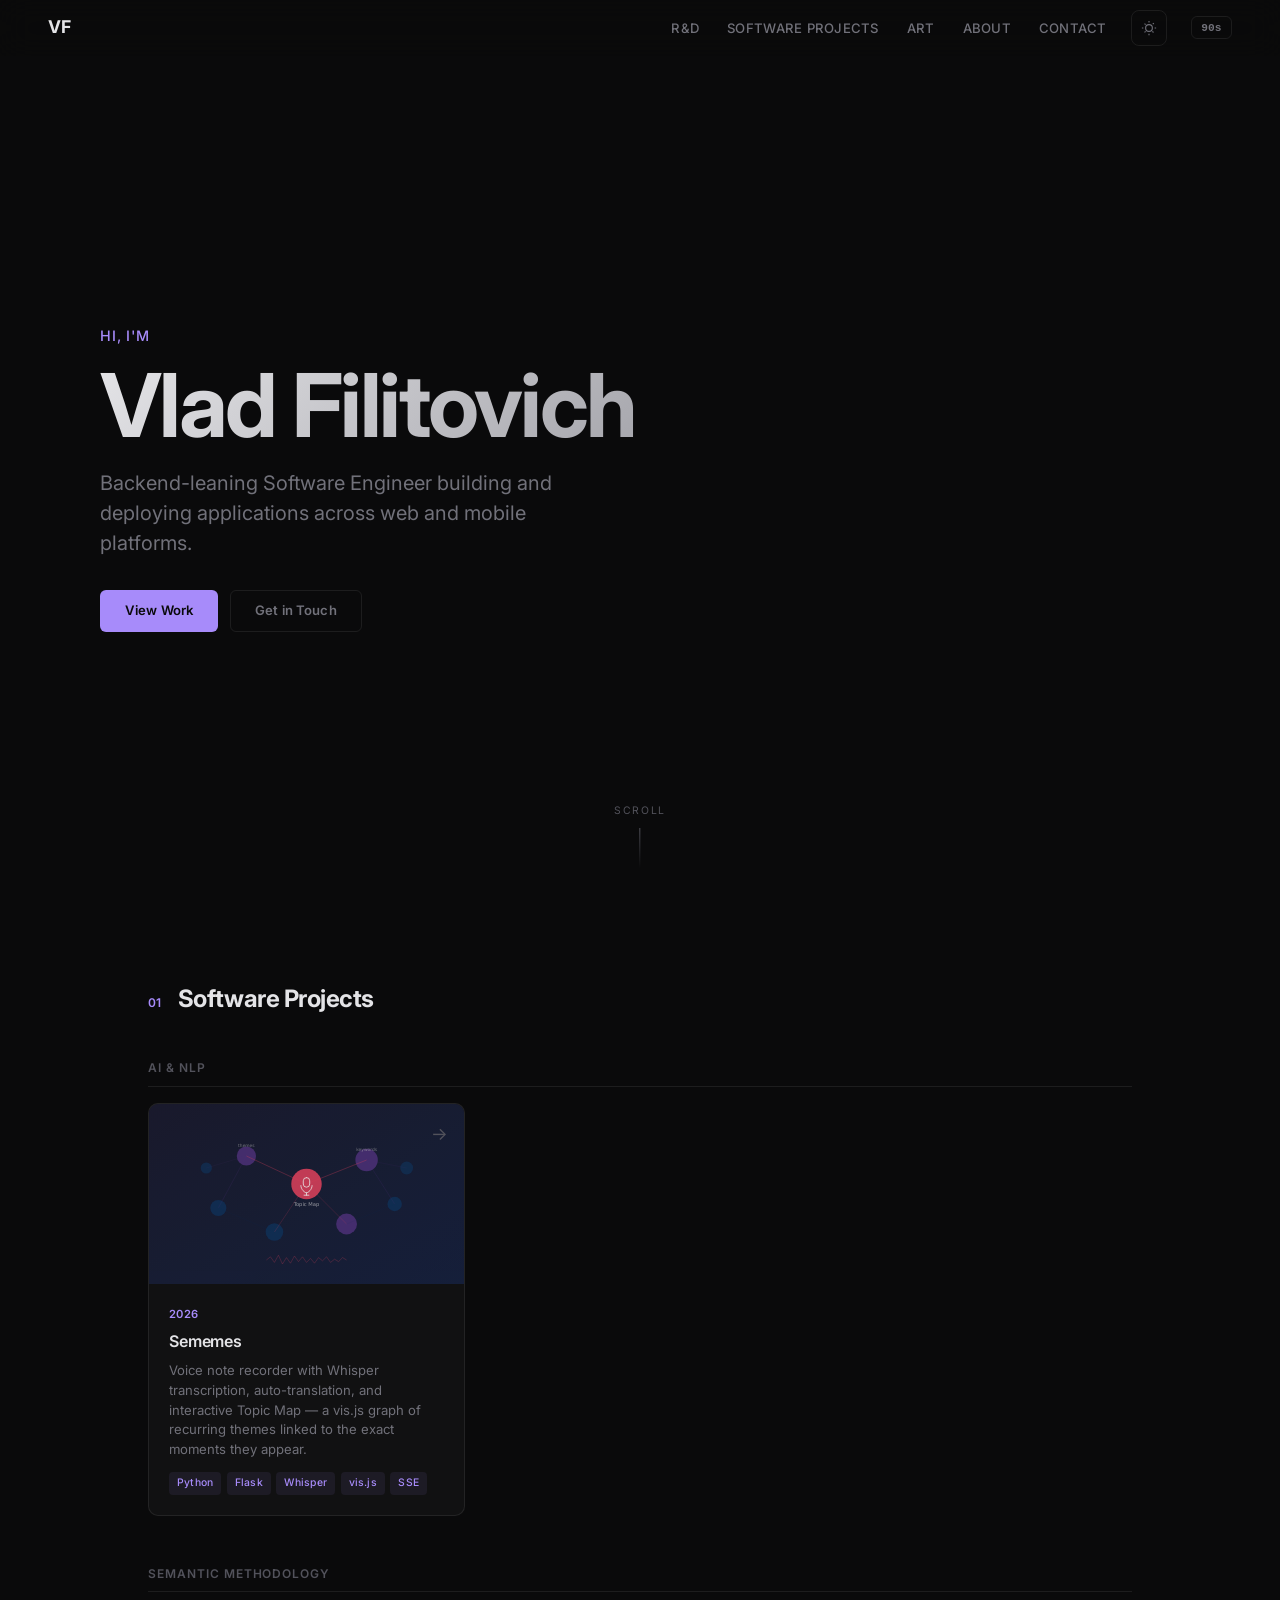
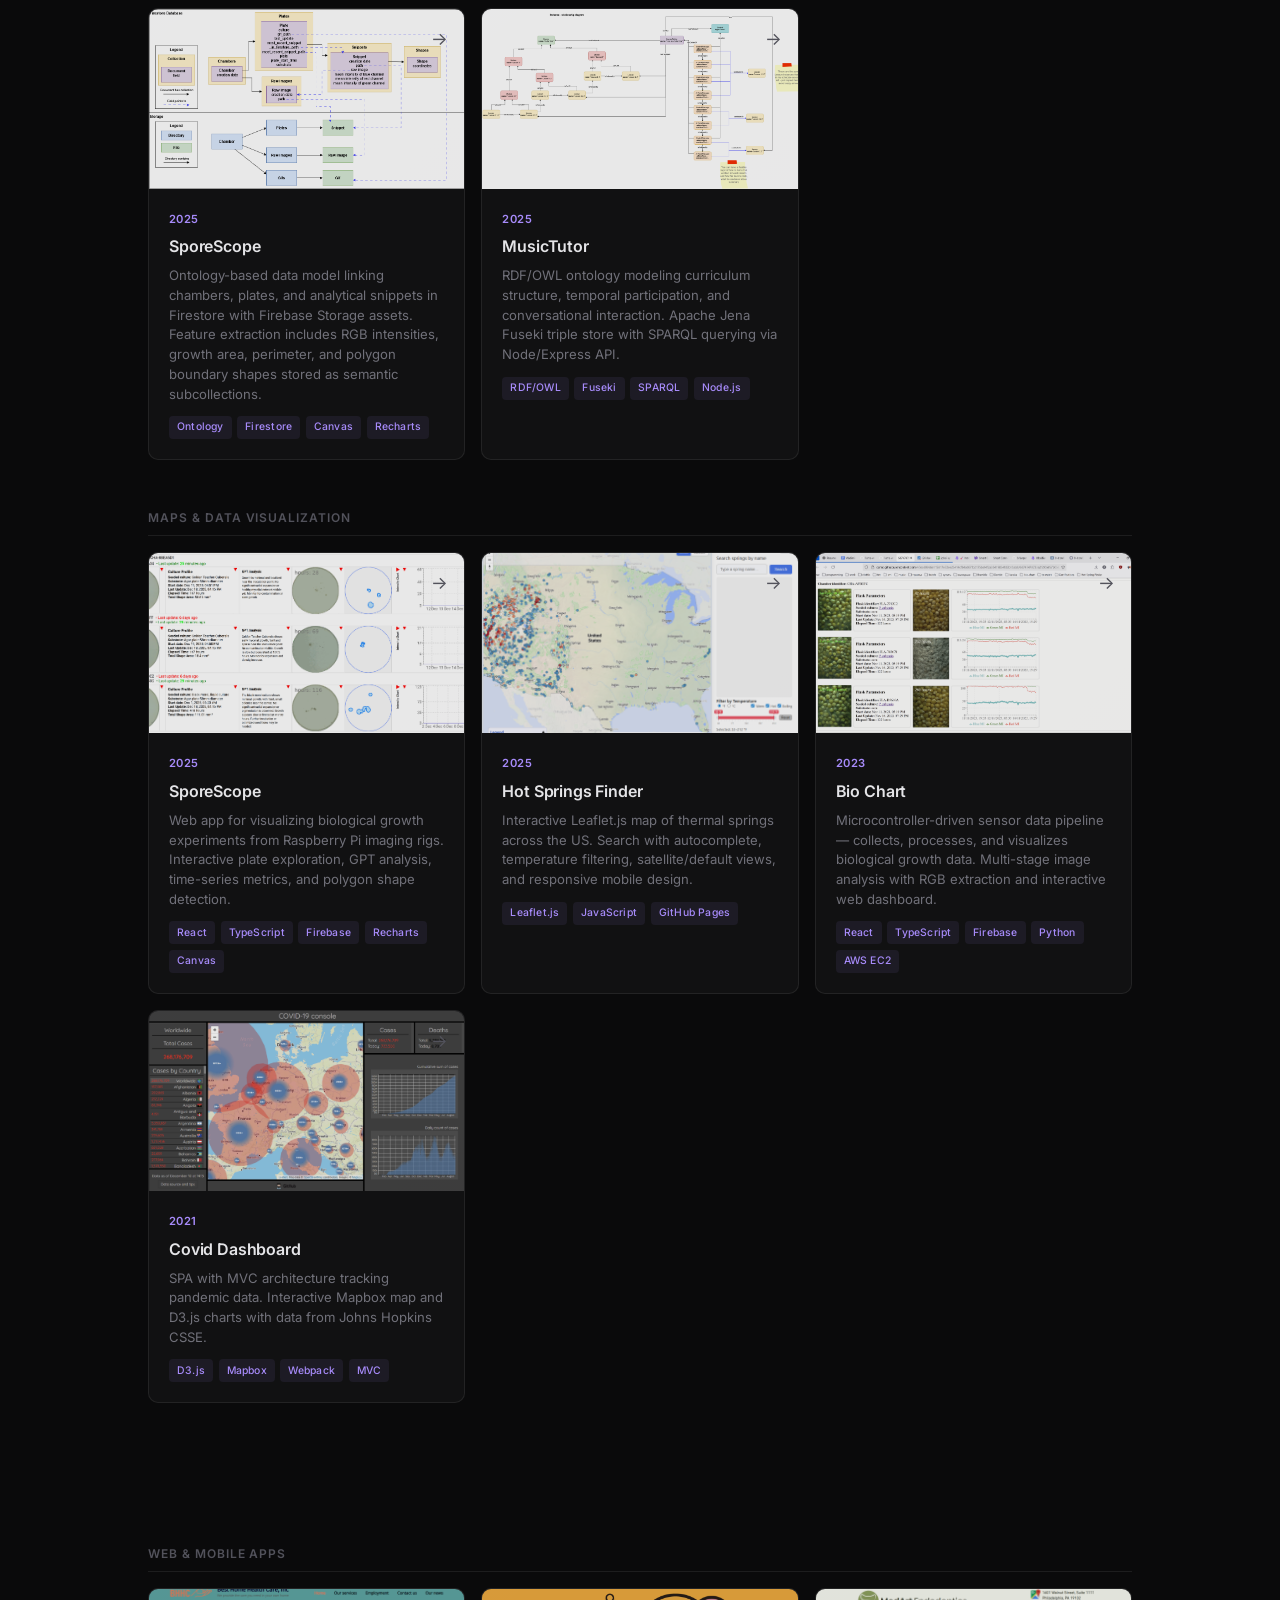
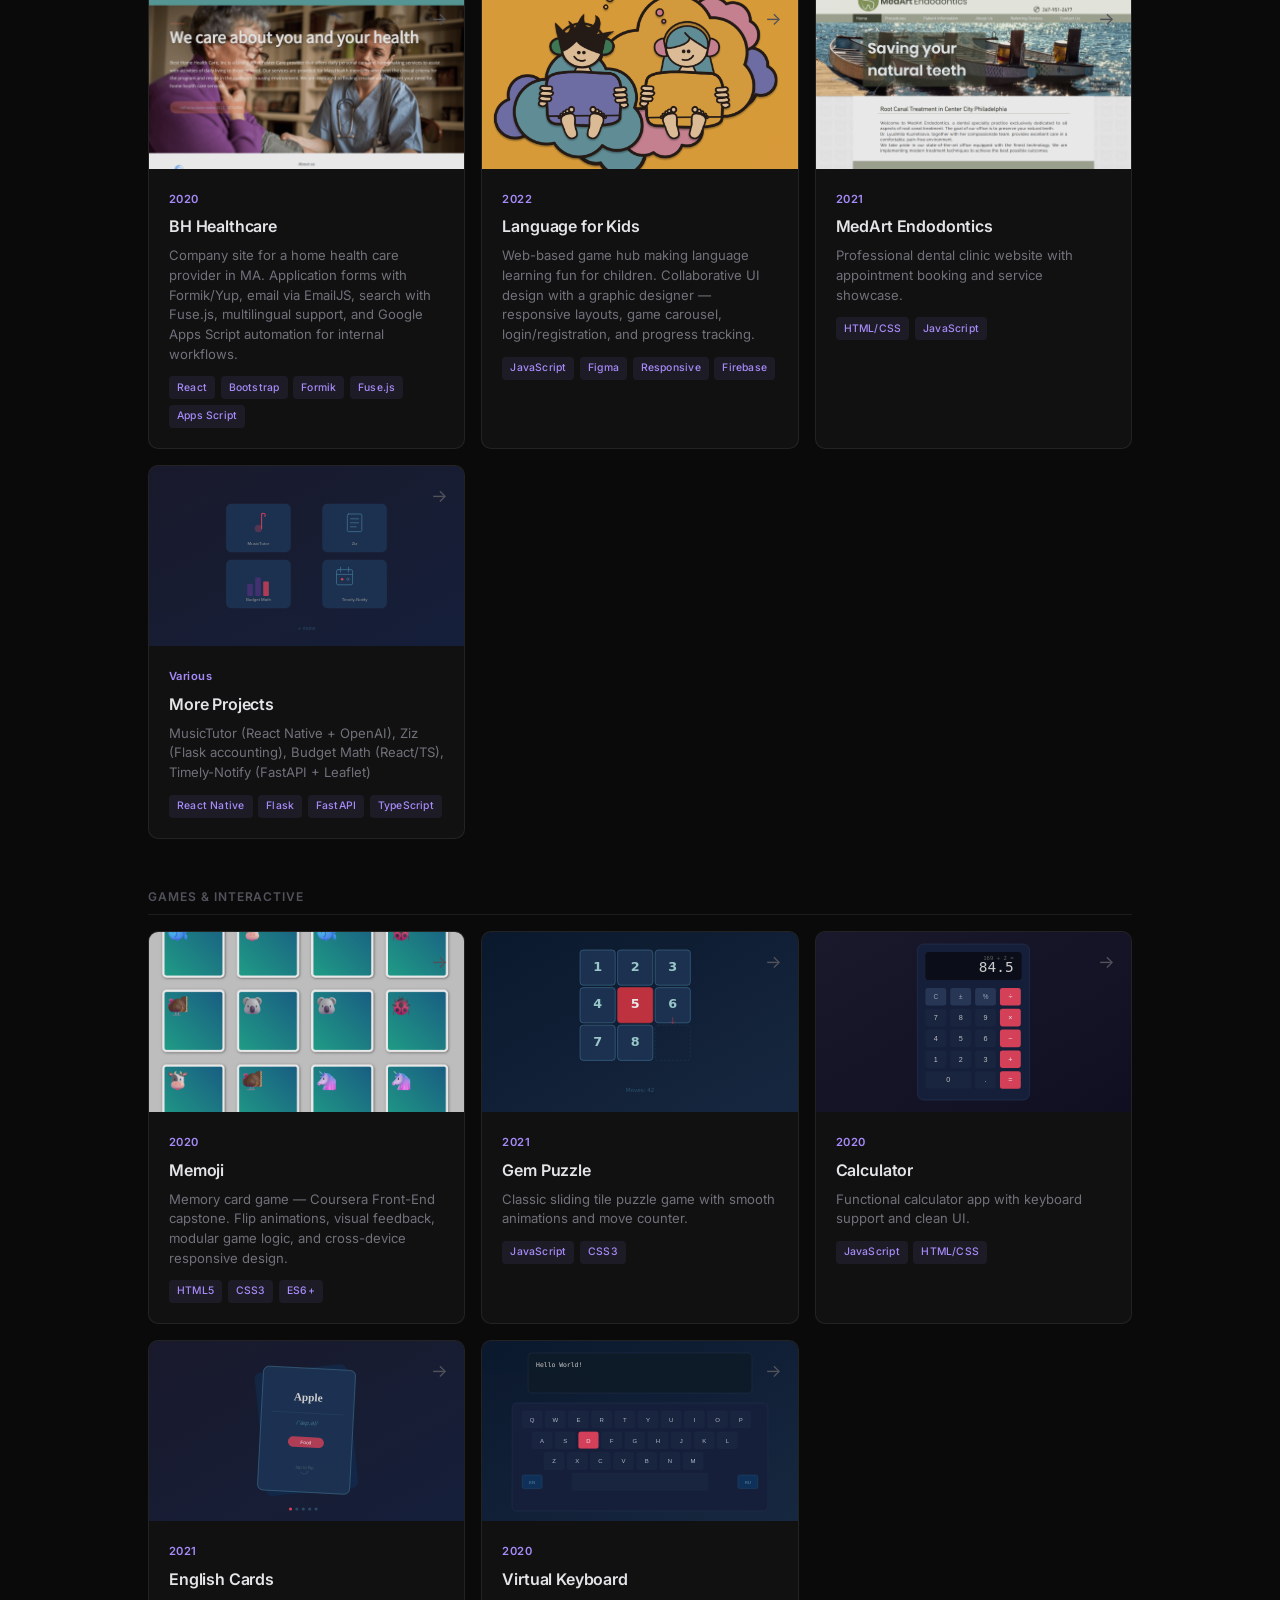
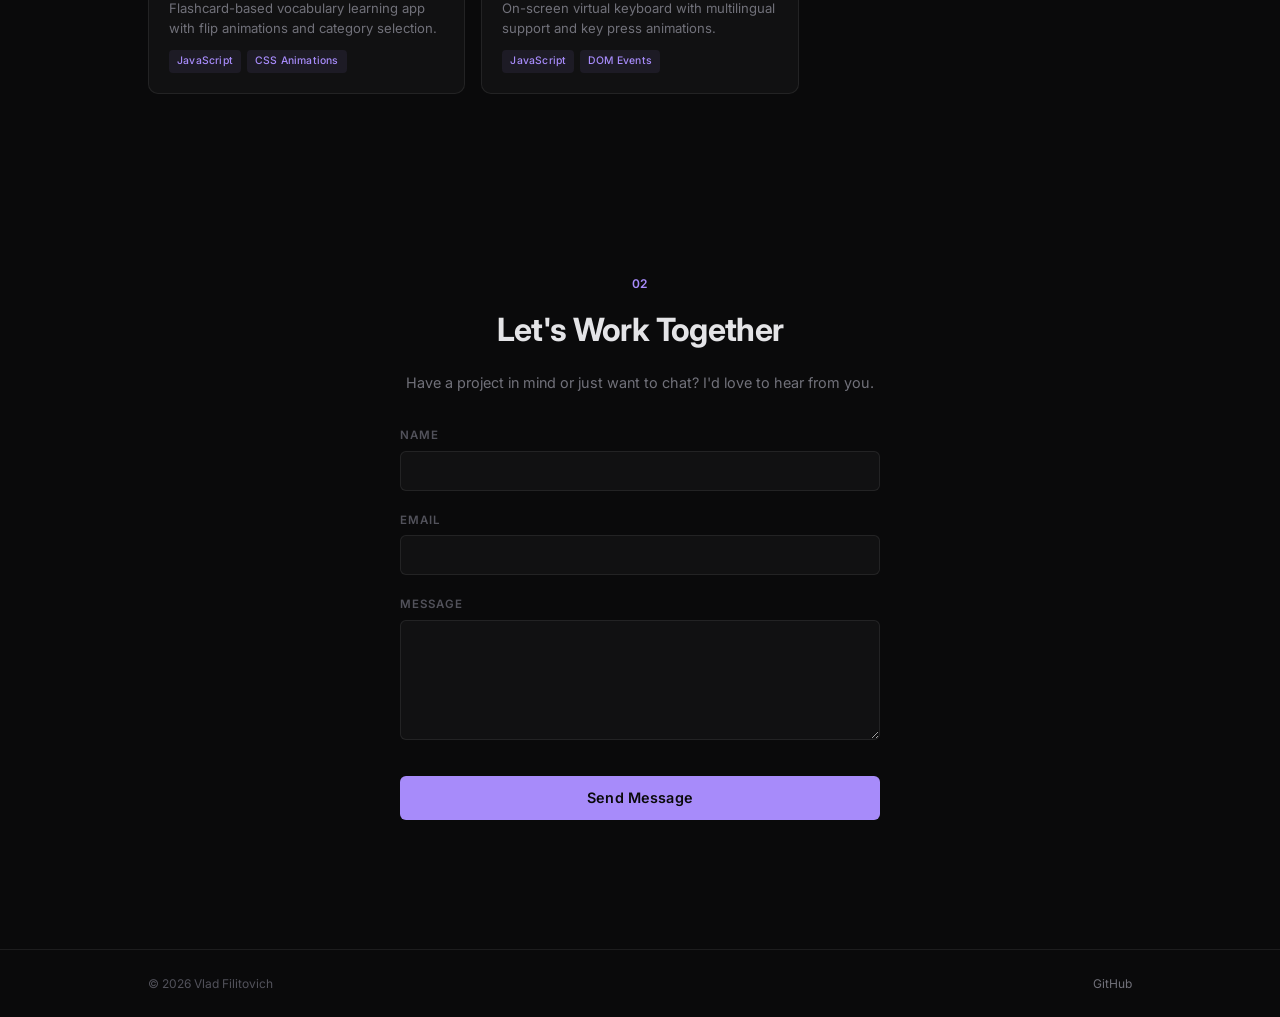
==== index.html @ e6f0ddab "Move About to its own page with rewritten bio and skills Co-Authored-By: Claude Opus 5 (1M context) " ====
<!DOCTYPE html>
<html lang="en">
<head>
  <meta charset="UTF-8">
  <meta name="viewport" content="width=device-width, initial-scale=1.0">
  <title>Vlad Filitovich — Portfolio</title>
  <link rel="stylesheet" href="styles.css">
  <link rel="stylesheet" href="web1.css">
  <link rel="preconnect" href="https://fonts.googleapis.com">
  <link rel="preconnect" href="https://fonts.gstatic.com" crossorigin>
  <link href="https://fonts.googleapis.com/css2?family=Inter:wght@300;400;500;600;700&display=swap" rel="stylesheet">
</head>
<body>

  <!-- NAV -->
  <nav class="nav" id="nav">
    <a href="#" class="nav__logo">VF</a>
    <button class="nav__toggle" id="navToggle" aria-label="Toggle menu">
      <span></span><span></span><span></span>
    </button>
    <div class="nav__right">
      <ul class="nav__links" id="navLinks">
        <li><a href="rd.html">R&amp;D</a></li>
        <li><a href="#projects">Software Projects</a></li>
        <li><a href="art.html">Art</a></li>
        <li><a href="about.html">About</a></li>
        <li><a href="#contact">Contact</a></li>
      </ul>
      <button class="theme-toggle" id="themeToggle" aria-label="Toggle theme">
        <svg class="theme-toggle__icon theme-toggle__icon--sun" viewBox="0 0 24 24" fill="none" stroke="currentColor" stroke-width="1.5"><circle cx="12" cy="12" r="4.5"/><path d="M12 2.5v2m0 15v2m-9.5-9.5h2m15 0h2m-3.04-6.46-1.42 1.42M7.46 16.54l-1.42 1.42m0-11.88 1.42 1.42m9.08 9.08 1.42 1.42"/></svg>
        <svg class="theme-toggle__icon theme-toggle__icon--moon" viewBox="0 0 24 24" fill="none" stroke="currentColor" stroke-width="1.5"><path d="M21.752 15.002A9.718 9.718 0 0 1 18 15.75 9.75 9.75 0 0 1 8.25 6c0-1.33.266-2.597.748-3.752A9.753 9.753 0 0 0 3 11.25 9.75 9.75 0 0 0 12.75 21a9.753 9.753 0 0 0 9.002-5.998Z"/></svg>
      </button>
      <button class="web1-toggle" id="web1Toggle" aria-label="Toggle 90s mode">90s</button>
    </div>
  </nav>

  <!-- HERO -->
  <header class="hero" id="hero">
    <div class="hero__content">
      <p class="hero__greeting reveal">Hi, I'm</p>
      <h1 class="hero__name reveal">Vlad Filitovich</h1>
      <marquee class="hero__marquee web1-only" scrollamount="4">~ Welcome to my Personal Homepage! ~</marquee>
      <p class="hero__tagline reveal">Backend-leaning Software Engineer building and deploying applications across web and mobile platforms.</p>
      <div class="hero__cta reveal">
        <a href="#projects" class="btn btn--primary">View Work</a>
        <a href="#contact" class="btn btn--outline">Get in Touch</a>
      </div>
    </div>
    <div class="hero__scroll-hint">
      <span>scroll</span>
      <div class="hero__scroll-line"></div>
    </div>
  </header>

  <div class="under-construction web1-only">** This site is under construction! Check back soon for updates! **</div>
  <hr class="web1-hr web1-only">

  <!-- PROJECTS -->
  <section class="section projects" id="projects">
    <div class="section__header reveal">
      <span class="section__label">01</span>
      <h2 class="section__title">Software Projects</h2>
    </div>

    <!-- Category: AI & NLP -->
    <div class="projects__category reveal">
      <h3 class="projects__category-title">AI &amp; NLP</h3>
      <div class="projects__grid">

        <a href="#" class="card" data-project="sememes">
          <div class="card__img">
            <img src="assets/sememe/thumbnail.svg" alt="Sememes" loading="lazy">
          </div>
          <div class="card__body">
            <span class="card__year">2026</span>
            <h4 class="card__title">Sememes</h4>
            <p class="card__desc">Voice note recorder with Whisper transcription, auto-translation, and interactive Topic Map — a vis.js graph of recurring themes linked to the exact moments they appear.</p>
            <div class="card__tags">
              <span>Python</span><span>Flask</span><span>Whisper</span><span>vis.js</span><span>SSE</span>
            </div>
          </div>
          <div class="card__arrow">&rarr;</div>
        </a>

      </div>
    </div>

    <!-- Category: Semantic Methodology -->
    <div class="projects__category reveal">
      <h3 class="projects__category-title">Semantic Methodology</h3>
      <div class="projects__grid">

        <a href="#" class="card" data-project="sporescope">
          <div class="card__img">
            <img src="assets/sporescope/data-model.png" alt="SporeScope Data Model" loading="lazy">
          </div>
          <div class="card__body">
            <span class="card__year">2025</span>
            <h4 class="card__title">SporeScope</h4>
            <p class="card__desc">Ontology-based data model linking chambers, plates, and analytical snippets in Firestore with Firebase Storage assets. Feature extraction includes RGB intensities, growth area, perimeter, and polygon boundary shapes stored as semantic subcollections.</p>
            <div class="card__tags">
              <span>Ontology</span><span>Firestore</span><span>Canvas</span><span>Recharts</span>
            </div>
          </div>
          <div class="card__arrow">&rarr;</div>
        </a>

        <a href="#" class="card" data-project="musictutor">
          <div class="card__img">
            <img src="assets/musictutor/instance-graph.png" alt="MusicTutor Instance Graph" loading="lazy">
          </div>
          <div class="card__body">
            <span class="card__year">2025</span>
            <h4 class="card__title">MusicTutor</h4>
            <p class="card__desc">RDF/OWL ontology modeling curriculum structure, temporal participation, and conversational interaction. Apache Jena Fuseki triple store with SPARQL querying via Node/Express API.</p>
            <div class="card__tags">
              <span>RDF/OWL</span><span>Fuseki</span><span>SPARQL</span><span>Node.js</span>
            </div>
          </div>
          <div class="card__arrow">&rarr;</div>
        </a>

      </div>
    </div>

    <!-- Category: Maps & Visualization -->
    <div class="projects__category reveal">
      <h3 class="projects__category-title">Maps &amp; Data Visualization</h3>
      <div class="projects__grid">

        <a href="#" class="card" data-project="sporescope">
          <div class="card__img">
            <img src="assets/sporescope/thumbnail.png" alt="SporeScope" loading="lazy">
          </div>
          <div class="card__body">
            <span class="card__year">2025</span>
            <h4 class="card__title">SporeScope</h4>
            <p class="card__desc">Web app for visualizing biological growth experiments from Raspberry Pi imaging rigs. Interactive plate exploration, GPT analysis, time-series metrics, and polygon shape detection.</p>
            <div class="card__tags">
              <span>React</span><span>TypeScript</span><span>Firebase</span><span>Recharts</span><span>Canvas</span>
            </div>
          </div>
          <div class="card__arrow">&rarr;</div>
        </a>

        <a href="#" class="card" data-project="hot-springs">
          <div class="card__img">
            <img src="assets/hot-springs-finder/thumbnail.png" alt="Hot Springs Finder" loading="lazy">
          </div>
          <div class="card__body">
            <span class="card__year">2025</span>
            <h4 class="card__title">Hot Springs Finder</h4>
            <p class="card__desc">Interactive Leaflet.js map of thermal springs across the US. Search with autocomplete, temperature filtering, satellite/default views, and responsive mobile design.</p>
            <div class="card__tags">
              <span>Leaflet.js</span><span>JavaScript</span><span>GitHub Pages</span>
            </div>
          </div>
          <div class="card__arrow">&rarr;</div>
        </a>

        <a href="#" class="card" data-project="bio-chart">
          <div class="card__img">
            <img src="assets/bio-chart/thumbnail.png" alt="Bio Chart" loading="lazy">
          </div>
          <div class="card__body">
            <span class="card__year">2023</span>
            <h4 class="card__title">Bio Chart</h4>
            <p class="card__desc">Microcontroller-driven sensor data pipeline — collects, processes, and visualizes biological growth data. Multi-stage image analysis with RGB extraction and interactive web dashboard.</p>
            <div class="card__tags">
              <span>React</span><span>TypeScript</span><span>Firebase</span><span>Python</span><span>AWS EC2</span>
            </div>
          </div>
          <div class="card__arrow">&rarr;</div>
        </a>

        <a href="#" class="card" data-project="covid-dashboard">
          <div class="card__img">
            <img src="assets/covid-dashboard/thumbnail.png" alt="Covid Dashboard" loading="lazy">
          </div>
          <div class="card__body">
            <span class="card__year">2021</span>
            <h4 class="card__title">Covid Dashboard</h4>
            <p class="card__desc">SPA with MVC architecture tracking pandemic data. Interactive Mapbox map and D3.js charts with data from Johns Hopkins CSSE.</p>
            <div class="card__tags">
              <span>D3.js</span><span>Mapbox</span><span>Webpack</span><span>MVC</span>
            </div>
          </div>
          <div class="card__arrow">&rarr;</div>
        </a>

      </div>
    </div>

    <!-- Category: Cloud & Automation -->
    <div class="projects__category reveal">
      <h3 class="projects__category-title">Cloud &amp; Automation</h3>
      <div class="projects__grid">

      </div>
    </div>

    <!-- Category: Web & Mobile Apps -->
    <div class="projects__category reveal">
      <h3 class="projects__category-title">Web &amp; Mobile Apps</h3>
      <div class="projects__grid">

        <a href="#" class="card" data-project="bh-healthcare">
          <div class="card__img">
            <img src="assets/bh-healthcare/thumbnail.png" alt="BH Healthcare" loading="lazy">
          </div>
          <div class="card__body">
            <span class="card__year">2020</span>
            <h4 class="card__title">BH Healthcare</h4>
            <p class="card__desc">Company site for a home health care provider in MA. Application forms with Formik/Yup, email via EmailJS, search with Fuse.js, multilingual support, and Google Apps Script automation for internal workflows.</p>
            <div class="card__tags">
              <span>React</span><span>Bootstrap</span><span>Formik</span><span>Fuse.js</span><span>Apps Script</span>
            </div>
          </div>
          <div class="card__arrow">&rarr;</div>
        </a>

        <a href="#" class="card" data-project="language-for-kids">
          <div class="card__img">
            <img src="assets/language-for-kids/thumbnail.png" alt="Language for Kids" loading="lazy">
          </div>
          <div class="card__body">
            <span class="card__year">2022</span>
            <h4 class="card__title">Language for Kids</h4>
            <p class="card__desc">Web-based game hub making language learning fun for children. Collaborative UI design with a graphic designer — responsive layouts, game carousel, login/registration, and progress tracking.</p>
            <div class="card__tags">
              <span>JavaScript</span><span>Figma</span><span>Responsive</span><span>Firebase</span>
            </div>
          </div>
          <div class="card__arrow">&rarr;</div>
        </a>

        <a href="#" class="card" data-project="medart">
          <div class="card__img">
            <img src="assets/medart-endodontics/thumbnail.png" alt="MedArt Endodontics" loading="lazy">
          </div>
          <div class="card__body">
            <span class="card__year">2021</span>
            <h4 class="card__title">MedArt Endodontics</h4>
            <p class="card__desc">Professional dental clinic website with appointment booking and service showcase.</p>
            <div class="card__tags">
              <span>HTML/CSS</span><span>JavaScript</span>
            </div>
          </div>
          <div class="card__arrow">&rarr;</div>
        </a>

        <a href="#" class="card" data-project="more-projects">
          <div class="card__img">
            <img src="assets/more-projects/thumbnail.svg" alt="More Projects" loading="lazy">
          </div>
          <div class="card__body">
            <span class="card__year">Various</span>
            <h4 class="card__title">More Projects</h4>
            <p class="card__desc">MusicTutor (React Native + OpenAI), Ziz (Flask accounting), Budget Math (React/TS), Timely-Notify (FastAPI + Leaflet)</p>
            <div class="card__tags">
              <span>React Native</span><span>Flask</span><span>FastAPI</span><span>TypeScript</span>
            </div>
          </div>
          <div class="card__arrow">&rarr;</div>
        </a>

      </div>
    </div>

    <!-- Category: Games & Interactive -->
    <div class="projects__category reveal">
      <h3 class="projects__category-title">Games &amp; Interactive</h3>
      <div class="projects__grid">

        <a href="#" class="card" data-project="memoji">
          <div class="card__img">
            <img src="assets/memoji/thumbnail.png" alt="Memoji Game" loading="lazy">
          </div>
          <div class="card__body">
            <span class="card__year">2020</span>
            <h4 class="card__title">Memoji</h4>
            <p class="card__desc">Memory card game — Coursera Front-End capstone. Flip animations, visual feedback, modular game logic, and cross-device responsive design.</p>
            <div class="card__tags">
              <span>HTML5</span><span>CSS3</span><span>ES6+</span>
            </div>
          </div>
          <div class="card__arrow">&rarr;</div>
        </a>

        <a href="#" class="card" data-project="gem-puzzle">
          <div class="card__img">
            <img src="assets/gem-puzzle/thumbnail.svg" alt="Gem Puzzle" loading="lazy">
          </div>
          <div class="card__body">
            <span class="card__year">2021</span>
            <h4 class="card__title">Gem Puzzle</h4>
            <p class="card__desc">Classic sliding tile puzzle game with smooth animations and move counter.</p>
            <div class="card__tags">
              <span>JavaScript</span><span>CSS3</span>
            </div>
          </div>
          <div class="card__arrow">&rarr;</div>
        </a>

        <a href="#" class="card" data-project="calculator">
          <div class="card__img">
            <img src="assets/calculator/thumbnail.svg" alt="Calculator" loading="lazy">
          </div>
          <div class="card__body">
            <span class="card__year">2020</span>
            <h4 class="card__title">Calculator</h4>
            <p class="card__desc">Functional calculator app with keyboard support and clean UI.</p>
            <div class="card__tags">
              <span>JavaScript</span><span>HTML/CSS</span>
            </div>
          </div>
          <div class="card__arrow">&rarr;</div>
        </a>

        <a href="#" class="card" data-project="english-cards">
          <div class="card__img">
            <img src="assets/english-cards/thumbnail.svg" alt="English Cards" loading="lazy">
          </div>
          <div class="card__body">
            <span class="card__year">2021</span>
            <h4 class="card__title">English Cards</h4>
            <p class="card__desc">Flashcard-based vocabulary learning app with flip animations and category selection.</p>
            <div class="card__tags">
              <span>JavaScript</span><span>CSS Animations</span>
            </div>
          </div>
          <div class="card__arrow">&rarr;</div>
        </a>

        <a href="#" class="card" data-project="virtual-keyboard">
          <div class="card__img">
            <img src="assets/virtual-keyboard/thumbnail.svg" alt="Virtual Keyboard" loading="lazy">
          </div>
          <div class="card__body">
            <span class="card__year">2020</span>
            <h4 class="card__title">Virtual Keyboard</h4>
            <p class="card__desc">On-screen virtual keyboard with multilingual support and key press animations.</p>
            <div class="card__tags">
              <span>JavaScript</span><span>DOM Events</span>
            </div>
          </div>
          <div class="card__arrow">&rarr;</div>
        </a>

      </div>
    </div>
  </section>

  <hr class="web1-hr web1-only">

  <!-- CONTACT -->
  <section class="section contact" id="contact">
    <div class="contact__content reveal">
      <span class="section__label">02</span>
      <h2 class="section__title">Let's Work Together</h2>
      <p class="contact__text">Have a project in mind or just want to chat? I'd love to hear from you.</p>
      <form class="contact__form" id="contactForm">
        <div class="form__group">
          <label for="fromName" class="form__label">Name</label>
          <input type="text" id="fromName" name="from_name" class="form__input" required>
        </div>
        <div class="form__group">
          <label for="fromEmail" class="form__label">Email</label>
          <input type="email" id="fromEmail" name="from_email" class="form__input" required>
        </div>
        <div class="form__group">
          <label for="message" class="form__label">Message</label>
          <textarea id="message" name="message" class="form__input form__textarea" rows="5" required></textarea>
        </div>
        <button type="submit" class="btn btn--primary btn--lg form__submit">Send Message</button>
        <p class="form__status" id="formStatus"></p>
      </form>
    </div>
  </section>

  <!-- FOOTER -->
  <footer class="footer">
    <div class="footer__inner">
      <span>&copy; 2026 Vlad Filitovich</span>
      <div class="footer__links">
        <a href="https://github.com/llama-with-thumbs" target="_blank" rel="noopener">GitHub</a>
      </div>
      <div class="footer__best-viewed web1-only">Best viewed in Netscape Navigator 4.0 at 800x600 resolution</div>
      <div class="footer__counter web1-only">You are visitor #00847 since January 2026</div>
    </div>
  </footer>

  <!-- MODAL -->
  <div class="modal" id="modal">
    <div class="modal__backdrop" id="modalBackdrop"></div>
    <div class="modal__container">
      <button class="modal__close" id="modalClose" aria-label="Close">&times;</button>
      <div class="modal__hero" id="modalHero">
        <img id="modalMainImg" src="" alt="">
      </div>
      <div class="modal__body">
        <span class="modal__year" id="modalYear"></span>
        <h2 class="modal__title" id="modalTitle"></h2>
        <p class="modal__desc" id="modalDesc"></p>
        <div class="modal__tags" id="modalTags"></div>
        <div class="modal__links" id="modalLinks"></div>
        <div class="modal__gallery" id="modalGallery"></div>
      </div>
    </div>
  </div>

  <script src="https://cdn.jsdelivr.net/npm/@emailjs/browser@4/dist/email.min.js"></script>
  <script src="script.js"></script>
</body>
</html>
---- styles.css ----
/* ═══════════════════════════════════════════
   RESET & VARIABLES
   ═══════════════════════════════════════════ */

*,
*::before,
*::after {
  margin: 0;
  padding: 0;
  box-sizing: border-box;
}

:root {
  --bg: #0a0a0b;
  --bg-card: rgba(255, 255, 255, 0.03);
  --bg-card-hover: rgba(255, 255, 255, 0.06);
  --border: rgba(255, 255, 255, 0.08);
  --border-hover: rgba(255, 255, 255, 0.15);
  --text: #e4e4e7;
  --text-muted: #71717a;
  --text-dim: #52525b;
  --accent: #a78bfa;
  --accent-hover: #c4b5fd;
  --nav-bg: rgba(10, 10, 11, 0.6);
  --nav-bg-scrolled: rgba(10, 10, 11, 0.85);
  --card-gradient-from: rgba(167, 139, 250, 0.05);
  --card-gradient-to: rgba(167, 139, 250, 0.02);
  --tag-bg: rgba(167, 139, 250, 0.08);
  --btn-primary-text: #0a0a0b;
  --font: 'Inter', -apple-system, BlinkMacSystemFont, sans-serif;
  --ease: cubic-bezier(0.16, 1, 0.3, 1);
  --radius: 10px;
  --max-w: 1080px;
}

[data-theme="light"] {
  --bg: #f8f8fa;
  --bg-card: rgba(0, 0, 0, 0.02);
  --bg-card-hover: rgba(0, 0, 0, 0.04);
  --border: rgba(0, 0, 0, 0.08);
  --border-hover: rgba(0, 0, 0, 0.16);
  --text: #18181b;
  --text-muted: #52525b;
  --text-dim: #a1a1aa;
  --accent: #7c3aed;
  --accent-hover: #6d28d9;
  --nav-bg: rgba(248, 248, 250, 0.6);
  --nav-bg-scrolled: rgba(248, 248, 250, 0.85);
  --card-gradient-from: rgba(124, 58, 237, 0.06);
  --card-gradient-to: rgba(124, 58, 237, 0.02);
  --tag-bg: rgba(124, 58, 237, 0.08);
  --btn-primary-text: #ffffff;
}

html {
  scroll-behavior: smooth;
  -webkit-font-smoothing: antialiased;
  -moz-osx-font-smoothing: grayscale;
}

body {
  font-family: var(--font);
  background: var(--bg);
  color: var(--text);
  line-height: 1.6;
  overflow-x: hidden;
}

a {
  text-decoration: none;
  color: inherit;
}

ul {
  list-style: none;
}

img {
  max-width: 100%;
  display: block;
}

/* ═══════════════════════════════════════════
   NAV
   ═══════════════════════════════════════════ */

.nav {
  position: fixed;
  top: 0;
  left: 0;
  right: 0;
  z-index: 100;
  display: flex;
  align-items: center;
  justify-content: space-between;
  padding: 0 clamp(1.5rem, 4vw, 3rem);
  height: 56px;
  background: var(--nav-bg);
  backdrop-filter: blur(16px);
  -webkit-backdrop-filter: blur(16px);
  border-bottom: 1px solid transparent;
  transition: border-color 0.3s, background 0.3s;
}

.nav--scrolled {
  border-bottom-color: var(--border);
  background: var(--nav-bg-scrolled);
}

.nav__right {
  display: flex;
  align-items: center;
  gap: 1.5rem;
}

.nav__logo {
  font-size: 1.1rem;
  font-weight: 700;
  letter-spacing: -0.02em;
  color: var(--text);
  transition: color 0.2s;
}

.nav__logo:hover {
  color: var(--accent);
}

.nav__links {
  display: flex;
  gap: 1.75rem;
}

.nav__links a {
  font-size: 0.82rem;
  font-weight: 500;
  color: var(--text-muted);
  letter-spacing: 0.02em;
  transition: color 0.2s;
  text-transform: uppercase;
  white-space: nowrap;
}

/* Tighten spacing before the mobile menu kicks in — five nav items */
@media (min-width: 769px) and (max-width: 940px) {
  .nav__right { gap: 1rem; }
  .nav__links { gap: 1.1rem; }
  .nav__links a { font-size: 0.76rem; }
}

.nav__links a:hover {
  color: var(--text);
}

.nav__toggle {
  display: none;
  flex-direction: column;
  gap: 5px;
  background: none;
  border: none;
  cursor: pointer;
  padding: 4px;
}

.nav__toggle span {
  display: block;
  width: 20px;
  height: 1.5px;
  background: var(--text);
  transition: transform 0.3s var(--ease), opacity 0.2s;
}

/* ═══════════════════════════════════════════
   HERO
   ═══════════════════════════════════════════ */

.hero {
  position: relative;
  display: flex;
  align-items: center;
  min-height: 100vh;
  min-height: 100dvh;
  padding: 56px clamp(1.5rem, 4vw, 3rem) 0;
}

.hero__content {
  max-width: var(--max-w);
  width: 100%;
  margin: 0 auto;
}

.hero__greeting {
  font-size: 0.9rem;
  font-weight: 500;
  color: var(--accent);
  letter-spacing: 0.06em;
  text-transform: uppercase;
  margin-bottom: 0.75rem;
}

.hero__name {
  font-size: clamp(2.8rem, 8vw, 5.5rem);
  font-weight: 700;
  letter-spacing: -0.03em;
  line-height: 1.05;
  margin-bottom: 1rem;
  background: linear-gradient(135deg, var(--text) 0%, var(--text-muted) 100%);
  -webkit-background-clip: text;
  -webkit-text-fill-color: transparent;
  background-clip: text;
}

.hero__tagline {
  font-size: clamp(1rem, 2.2vw, 1.25rem);
  color: var(--text-muted);
  max-width: 480px;
  margin-bottom: 2rem;
  line-height: 1.5;
}

.hero__cta {
  display: flex;
  gap: 0.75rem;
}

.hero__scroll-hint {
  position: absolute;
  bottom: 2rem;
  left: 50%;
  transform: translateX(-50%);
  display: flex;
  flex-direction: column;
  align-items: center;
  gap: 0.5rem;
  color: var(--text-dim);
  font-size: 0.65rem;
  text-transform: uppercase;
  letter-spacing: 0.15em;
}

.hero__scroll-line {
  width: 1px;
  height: 40px;
  background: linear-gradient(to bottom, var(--text-dim), transparent);
  animation: scrollPulse 2s ease-in-out infinite;
}

@keyframes scrollPulse {
  0%, 100% { opacity: 0.3; }
  50% { opacity: 1; }
}

/* ═══════════════════════════════════════════
   BUTTONS
   ═══════════════════════════════════════════ */

.btn {
  display: inline-flex;
  align-items: center;
  padding: 0.6rem 1.5rem;
  font-size: 0.82rem;
  font-weight: 600;
  font-family: var(--font);
  letter-spacing: 0.01em;
  border-radius: 6px;
  cursor: pointer;
  transition: all 0.25s var(--ease);
  border: 1px solid transparent;
}

.btn--primary {
  background: var(--accent);
  color: var(--btn-primary-text);
}

.btn--primary:hover {
  background: var(--accent-hover);
  transform: translateY(-1px);
}

.btn--outline {
  background: transparent;
  color: var(--text-muted);
  border-color: var(--border);
}

.btn--outline:hover {
  color: var(--text);
  border-color: var(--border-hover);
}

.btn--lg {
  padding: 0.8rem 2.2rem;
  font-size: 0.9rem;
}

/* ═══════════════════════════════════════════
   SECTIONS
   ═══════════════════════════════════════════ */

.section {
  max-width: var(--max-w);
  margin: 0 auto;
  padding: 5rem clamp(1.5rem, 4vw, 3rem);
}

/* First section on a page with no hero — clears the fixed nav */
.section--top {
  padding-top: 7.5rem;
}

.section__header {
  display: flex;
  align-items: baseline;
  gap: 1rem;
  margin-bottom: 2.5rem;
}

.section__label {
  font-size: 0.75rem;
  font-weight: 600;
  color: var(--accent);
  letter-spacing: 0.04em;
}

.section__title {
  font-size: 1.5rem;
  font-weight: 700;
  letter-spacing: -0.02em;
}

/* ═══════════════════════════════════════════
   PROJECT CARDS
   ═══════════════════════════════════════════ */

.projects__category {
  margin-bottom: 3rem;
}

.projects__category:last-child {
  margin-bottom: 0;
}

.projects__category-title {
  font-size: 0.75rem;
  font-weight: 600;
  text-transform: uppercase;
  letter-spacing: 0.08em;
  color: var(--text-dim);
  margin-bottom: 1rem;
  padding-bottom: 0.5rem;
  border-bottom: 1px solid var(--border);
}

.projects__grid {
  display: grid;
  grid-template-columns: repeat(auto-fill, minmax(300px, 1fr));
  gap: 1rem;
}

.card {
  position: relative;
  display: flex;
  flex-direction: column;
  background: var(--bg-card);
  border: 1px solid var(--border);
  border-radius: var(--radius);
  overflow: hidden;
  transition: all 0.35s var(--ease);
}

.card:hover {
  background: var(--bg-card-hover);
  border-color: var(--border-hover);
  transform: translateY(-3px);
}

.card__img {
  height: 180px;
  overflow: hidden;
  background: linear-gradient(135deg, var(--card-gradient-from), var(--card-gradient-to));
}

.card__img img {
  width: 100%;
  height: 100%;
  object-fit: cover;
  transition: transform 0.45s var(--ease), opacity 0.3s;
  opacity: 0.9;
}

.card:hover .card__img img {
  transform: scale(1.05);
  opacity: 1;
}

/* Show the whole image instead of cropping it — for tall/portrait photos */
.card__img--contain img {
  object-fit: contain;
  padding: 0.5rem;
}

/* Same, but the corners are filled with a blurred copy of the photo itself.
   Set the source on the element: style="--thumb: url('…')" */
.card__img--fit {
  position: relative;
}

.card__img--fit::before {
  content: '';
  position: absolute;
  inset: 0;
  background-image: var(--thumb);
  background-size: cover;
  background-position: center;
  filter: blur(18px) saturate(1.15);
  transform: scale(1.2);
  opacity: 0.55;
}

.card__img--fit img {
  position: relative;
  object-fit: contain;
  padding: 0;
}

.card__img-placeholder {
  display: flex;
  align-items: center;
  justify-content: center;
  width: 100%;
  height: 100%;
  color: var(--text-dim);
}

.card__img-placeholder svg {
  width: 40px;
  height: 40px;
  opacity: 0.35;
  transition: opacity 0.3s, transform 0.3s var(--ease);
}

.card:hover .card__img-placeholder svg {
  opacity: 0.6;
  transform: scale(1.1);
}

.card__body {
  padding: 1rem 1.25rem 1.25rem;
  flex: 1;
}

.card__year {
  font-size: 0.7rem;
  font-weight: 600;
  color: var(--accent);
  letter-spacing: 0.04em;
}

.card__title {
  font-size: 1rem;
  font-weight: 600;
  margin: 0.25rem 0 0.4rem;
  letter-spacing: -0.01em;
}

.card__desc {
  font-size: 0.82rem;
  color: var(--text-muted);
  line-height: 1.5;
  margin-bottom: 0.75rem;
}

.card__tags {
  display: flex;
  flex-wrap: wrap;
  gap: 0.35rem;
}

.card__tags span {
  font-size: 0.65rem;
  font-weight: 500;
  padding: 0.2rem 0.5rem;
  border-radius: 4px;
  background: var(--tag-bg);
  color: var(--accent);
  letter-spacing: 0.02em;
}

.card__arrow {
  position: absolute;
  top: 1rem;
  right: 1rem;
  font-size: 1.1rem;
  color: var(--text-dim);
  transition: color 0.2s, transform 0.3s var(--ease);
}

.card:hover .card__arrow {
  color: var(--accent);
  transform: translateX(3px);
}

/* Mini card (no image) */
.card--mini {
  background: linear-gradient(135deg, var(--card-gradient-from), var(--bg-card));
}

.card--mini .card__body {
  padding: 1.25rem;
}

/* ═══════════════════════════════════════════
   ABOUT
   ═══════════════════════════════════════════ */

.about__content {
  display: grid;
  grid-template-columns: 1fr 1fr;
  gap: 3rem;
  align-items: start;
}

.about__text p {
  font-size: 0.9rem;
  color: var(--text-muted);
  margin-bottom: 1rem;
  line-height: 1.7;
}

.about__text p:last-child {
  margin-bottom: 0;
}

.skill-group {
  margin-bottom: 1.25rem;
}

.skill-group:last-child {
  margin-bottom: 0;
}

.skill-group h4 {
  font-size: 0.72rem;
  font-weight: 600;
  text-transform: uppercase;
  letter-spacing: 0.08em;
  color: var(--text-dim);
  margin-bottom: 0.5rem;
}

.skill-tags {
  display: flex;
  flex-wrap: wrap;
  gap: 0.35rem;
}

.skill-tags span {
  font-size: 0.75rem;
  font-weight: 500;
  padding: 0.3rem 0.65rem;
  border-radius: 5px;
  border: 1px solid var(--border);
  color: var(--text-muted);
  transition: all 0.2s;
}

.skill-tags span:hover {
  border-color: var(--accent);
  color: var(--accent);
}

/* ═══════════════════════════════════════════
   CONTACT
   ═══════════════════════════════════════════ */

.contact {
  text-align: center;
  padding: 6rem clamp(1.5rem, 4vw, 3rem);
}

.contact__content {
  max-width: 480px;
  margin: 0 auto;
}

.contact .section__title {
  font-size: 2rem;
  margin-top: 0.5rem;
  margin-bottom: 1rem;
}

.contact__text {
  font-size: 0.9rem;
  color: var(--text-muted);
  margin-bottom: 2rem;
  line-height: 1.6;
}

.contact__form {
  text-align: left;
}

.form__group {
  margin-bottom: 1.25rem;
}

.form__label {
  display: block;
  font-size: 0.72rem;
  font-weight: 600;
  text-transform: uppercase;
  letter-spacing: 0.08em;
  color: var(--text-dim);
  margin-bottom: 0.4rem;
}

.form__input {
  width: 100%;
  padding: 0.65rem 0.85rem;
  font-size: 0.88rem;
  font-family: var(--font);
  color: var(--text);
  background: var(--bg-card);
  border: 1px solid var(--border);
  border-radius: 6px;
  outline: none;
  transition: border-color 0.25s var(--ease), background 0.25s var(--ease);
}

.form__input:focus {
  border-color: var(--accent);
  background: var(--bg-card-hover);
}

.form__input::placeholder {
  color: var(--text-dim);
}

.form__textarea {
  resize: vertical;
  min-height: 120px;
}

.form__submit {
  width: 100%;
  justify-content: center;
  margin-top: 0.5rem;
}

.form__submit:disabled {
  opacity: 0.6;
  cursor: not-allowed;
  transform: none;
}

.form__status {
  font-size: 0.82rem;
  margin-top: 1rem;
  min-height: 1.3em;
}

.form__status--success {
  color: #4ade80;
}

.form__status--error {
  color: #f87171;
}

/* ═══════════════════════════════════════════
   FOOTER
   ═══════════════════════════════════════════ */

.footer {
  border-top: 1px solid var(--border);
}

.footer__inner {
  max-width: var(--max-w);
  margin: 0 auto;
  padding: 1.5rem clamp(1.5rem, 4vw, 3rem);
  display: flex;
  align-items: center;
  justify-content: space-between;
  font-size: 0.75rem;
  color: var(--text-dim);
}

.footer__links {
  display: flex;
  gap: 1.25rem;
}

.footer__links a {
  color: var(--text-muted);
  transition: color 0.2s;
}

.footer__links a:hover {
  color: var(--accent);
}

/* ═══════════════════════════════════════════
   THEME TOGGLE
   ═══════════════════════════════════════════ */

.theme-toggle {
  position: relative;
  width: 36px;
  height: 36px;
  display: flex;
  align-items: center;
  justify-content: center;
  background: none;
  border: 1px solid var(--border);
  border-radius: 8px;
  cursor: pointer;
  color: var(--text-muted);
  transition: color 0.2s, border-color 0.2s, background 0.2s;
  flex-shrink: 0;
}

.theme-toggle:hover {
  color: var(--accent);
  border-color: var(--border-hover);
  background: var(--bg-card);
}

.theme-toggle__icon {
  width: 18px;
  height: 18px;
  position: absolute;
  transition: opacity 0.3s, transform 0.3s var(--ease);
}

/* Dark mode: show sun icon (click to go light) */
.theme-toggle__icon--sun {
  opacity: 1;
  transform: scale(1) rotate(0deg);
}

.theme-toggle__icon--moon {
  opacity: 0;
  transform: scale(0.6) rotate(-30deg);
}

/* Light mode: show moon icon (click to go dark) */
[data-theme="light"] .theme-toggle__icon--sun {
  opacity: 0;
  transform: scale(0.6) rotate(30deg);
}

[data-theme="light"] .theme-toggle__icon--moon {
  opacity: 1;
  transform: scale(1) rotate(0deg);
}

/* ── Web 1.0 Toggle Button ── */

.web1-toggle {
  padding: 0.3rem 0.6rem;
  font-size: 0.7rem;
  font-weight: 700;
  font-family: 'Courier New', monospace;
  color: var(--text-muted);
  background: none;
  border: 1px solid var(--border);
  border-radius: 6px;
  cursor: pointer;
  transition: color 0.2s, border-color 0.2s, background 0.2s;
  flex-shrink: 0;
}

.web1-toggle:hover {
  color: var(--accent);
  border-color: var(--border-hover);
  background: var(--bg-card);
}

/* Smooth theme transition on body */
body,
.nav,
.card,
.card__img,
.btn,
.skill-tags span,
.footer {
  transition: background 0.4s var(--ease), color 0.4s var(--ease), border-color 0.4s var(--ease);
}

/* ═══════════════════════════════════════════
   MODAL
   ═══════════════════════════════════════════ */

.modal {
  position: fixed;
  inset: 0;
  z-index: 200;
  display: flex;
  align-items: center;
  justify-content: center;
  padding: 2rem;
  opacity: 0;
  pointer-events: none;
  transition: opacity 0.3s var(--ease);
}

.modal--open {
  opacity: 1;
  pointer-events: auto;
}

.modal__backdrop {
  position: absolute;
  inset: 0;
  background: rgba(0, 0, 0, 0.7);
  backdrop-filter: blur(6px);
  -webkit-backdrop-filter: blur(6px);
}

.modal__container {
  position: relative;
  width: 100%;
  max-width: 720px;
  max-height: 85vh;
  overflow-y: auto;
  background: var(--bg);
  border: 1px solid var(--border);
  border-radius: 14px;
  transform: translateY(20px) scale(0.97);
  transition: transform 0.35s var(--ease);
}

.modal--open .modal__container {
  transform: translateY(0) scale(1);
}

.modal__close {
  position: absolute;
  top: 0.75rem;
  right: 0.75rem;
  z-index: 10;
  width: 32px;
  height: 32px;
  display: flex;
  align-items: center;
  justify-content: center;
  background: var(--bg);
  border: 1px solid var(--border);
  border-radius: 8px;
  color: var(--text-muted);
  font-size: 1.2rem;
  cursor: pointer;
  transition: color 0.2s, border-color 0.2s;
}

.modal__close:hover {
  color: var(--text);
  border-color: var(--border-hover);
}

.modal__hero {
  position: relative;
  width: 100%;
  height: clamp(280px, 52vh, 560px);
  overflow: hidden;
  border-radius: 14px 14px 0 0;
  background: linear-gradient(135deg, var(--card-gradient-from), var(--card-gradient-to));
}

/* Blurred copy of the hero image fills whatever the contained photo leaves over.
   The URL is set on the element by openModal(). */
.modal__hero::before {
  content: '';
  position: absolute;
  inset: 0;
  background-image: var(--hero-img);
  background-size: cover;
  background-position: center;
  filter: blur(24px) saturate(1.15);
  transform: scale(1.2);
  opacity: 0.5;
}

.modal__hero img {
  position: relative;
  width: 100%;
  height: 100%;
  object-fit: contain;
  display: block;
}

.modal__body {
  padding: 1.5rem 2rem 2rem;
}

.modal__year {
  font-size: 0.72rem;
  font-weight: 600;
  color: var(--accent);
  letter-spacing: 0.04em;
}

.modal__title {
  font-size: 1.4rem;
  font-weight: 700;
  letter-spacing: -0.02em;
  margin: 0.25rem 0 0.75rem;
}

.modal__desc {
  font-size: 0.88rem;
  color: var(--text-muted);
  line-height: 1.7;
  margin-bottom: 1rem;
}

.modal__tags {
  display: flex;
  flex-wrap: wrap;
  gap: 0.35rem;
  margin-bottom: 1.25rem;
}

.modal__tags span {
  font-size: 0.68rem;
  font-weight: 500;
  padding: 0.2rem 0.55rem;
  border-radius: 4px;
  background: var(--tag-bg);
  color: var(--accent);
}

.modal__links {
  display: flex;
  gap: 0.6rem;
  margin-bottom: 1.5rem;
}

.modal__links:empty {
  display: none;
}

.modal__links a {
  display: inline-flex;
  align-items: center;
  gap: 0.35rem;
  padding: 0.45rem 1rem;
  font-size: 0.78rem;
  font-weight: 600;
  border-radius: 6px;
  transition: all 0.2s var(--ease);
}

.modal__links a.btn--primary {
  background: var(--accent);
  color: var(--btn-primary-text);
}

.modal__links a.btn--primary:hover {
  background: var(--accent-hover);
}

.modal__links a.btn--outline {
  border: 1px solid var(--border);
  color: var(--text-muted);
}

.modal__links a.btn--outline:hover {
  border-color: var(--border-hover);
  color: var(--text);
}

.modal__gallery {
  display: grid;
  grid-template-columns: repeat(auto-fill, minmax(200px, 1fr));
  gap: 0.5rem;
}

.modal__gallery:empty {
  display: none;
}

.modal__gallery img {
  width: 100%;
  border-radius: 8px;
  border: 1px solid var(--border);
  cursor: pointer;
  transition: transform 0.2s var(--ease), border-color 0.2s;
}

.modal__gallery img:hover {
  transform: scale(1.02);
  border-color: var(--border-hover);
}

/* ── Media block at the top of the modal (hero image or carousel) ── */

.modal__media {
  position: relative;
  border-radius: 14px 14px 0 0;
  overflow: hidden;
  background: linear-gradient(135deg, var(--card-gradient-from), var(--card-gradient-to));
}

.modal__media::before {
  content: '';
  position: absolute;
  inset: 0;
  background-image: var(--hero-img);
  background-size: cover;
  background-position: center;
  filter: blur(24px) saturate(1.15);
  transform: scale(1.2);
  opacity: 0.5;
}

.modal__media > img,
.modal__media > video,
.modal__media .carousel__slide img,
.modal__media .carousel__slide video {
  position: relative;
  width: 100%;
  height: clamp(280px, 52vh, 560px);
  object-fit: contain;
  display: block;
  border: none;
  border-radius: 0;
  background: transparent;
}

.modal__media .carousel__viewport {
  border: none;
  border-radius: 0;
  background: transparent;
}

.modal__media .carousel__dots {
  position: absolute;
  left: 0;
  right: 0;
  bottom: 0.75rem;
  margin: 0;
  z-index: 2;
}

.modal__media .carousel__dot {
  box-shadow: 0 0 0 1px rgba(0, 0, 0, 0.3);
}

/* ── Carousel (modal gallery with 2+ images) ── */

.modal__gallery--carousel {
  display: block;
}

.carousel {
  position: relative;
}

.carousel__viewport {
  overflow: hidden;
  border: 1px solid var(--border);
  border-radius: 8px;
  background: linear-gradient(135deg, var(--card-gradient-from), var(--card-gradient-to));
}

.carousel__track {
  display: flex;
  transition: transform 0.45s var(--ease);
}

.carousel__slide {
  flex: 0 0 100%;
  min-width: 0;
}

.carousel__slide img,
.carousel__slide video {
  width: 100%;
  height: 320px;
  object-fit: contain;
  display: block;
  border: none;
  border-radius: 0;
  cursor: default;
  background: transparent;
}

.carousel__slide img:hover {
  transform: none;
}

.modal__gallery video {
  width: 100%;
  border-radius: 8px;
  border: 1px solid var(--border);
  display: block;
}

.carousel__nav {
  position: absolute;
  top: calc(50% - 1rem);
  transform: translateY(-50%);
  display: flex;
  align-items: center;
  justify-content: center;
  width: 36px;
  height: 36px;
  border-radius: 50%;
  border: 1px solid var(--border);
  background: var(--bg-card);
  color: var(--text);
  font-size: 1rem;
  cursor: pointer;
  opacity: 0.85;
  transition: opacity 0.2s, border-color 0.2s, transform 0.2s var(--ease);
}

.carousel__nav:hover {
  opacity: 1;
  border-color: var(--border-hover);
  transform: translateY(-50%) scale(1.06);
}

.carousel__nav--prev { left: 0.75rem; }
.carousel__nav--next { right: 0.75rem; }

.carousel__dots {
  display: flex;
  justify-content: center;
  gap: 0.4rem;
  margin-top: 0.75rem;
}

.carousel__dot {
  width: 7px;
  height: 7px;
  padding: 0;
  border-radius: 50%;
  border: none;
  background: var(--border-hover);
  cursor: pointer;
  transition: background 0.2s, transform 0.2s;
}

.carousel__dot--active {
  background: var(--accent);
  transform: scale(1.25);
}

@media (max-width: 640px) {
  .carousel__slide img { height: 240px; }
  .carousel__nav { width: 32px; height: 32px; }
}

/* Scrollbar inside modal */
.modal__container::-webkit-scrollbar {
  width: 6px;
}

.modal__container::-webkit-scrollbar-track {
  background: transparent;
}

.modal__container::-webkit-scrollbar-thumb {
  background: var(--border);
  border-radius: 3px;
}

@media (max-width: 768px) {
  .modal {
    padding: 1rem;
  }

  .modal__body {
    padding: 1.25rem 1.25rem 1.5rem;
  }

  .modal__gallery {
    grid-template-columns: 1fr;
  }
}

/* ═══════════════════════════════════════════
   REVEAL ANIMATION
   ═══════════════════════════════════════════ */

.reveal {
  opacity: 0;
  transform: translateY(20px);
  transition: opacity 0.6s var(--ease), transform 0.6s var(--ease);
}

.reveal--visible {
  opacity: 1;
  transform: translateY(0);
}

/* Stagger children in hero */
.hero .reveal:nth-child(1) { transition-delay: 0.1s; }
.hero .reveal:nth-child(2) { transition-delay: 0.2s; }
.hero .reveal:nth-child(3) { transition-delay: 0.35s; }
.hero .reveal:nth-child(4) { transition-delay: 0.5s; }

/* ═══════════════════════════════════════════
   RESPONSIVE
   ═══════════════════════════════════════════ */

@media (max-width: 768px) {
  .nav__toggle {
    display: flex;
  }

  .nav__links {
    position: fixed;
    top: 56px;
    left: 0;
    right: 0;
    flex-direction: column;
    gap: 0;
    background: var(--nav-bg-scrolled);
    backdrop-filter: blur(16px);
    -webkit-backdrop-filter: blur(16px);
    border-bottom: 1px solid var(--border);
    padding: 0.5rem 0;
    transform: translateY(-100%);
    opacity: 0;
    pointer-events: none;
    transition: transform 0.35s var(--ease), opacity 0.25s;
  }

  .nav__links--open {
    transform: translateY(0);
    opacity: 1;
    pointer-events: auto;
  }

  .nav__links a {
    display: block;
    padding: 0.75rem clamp(1.5rem, 4vw, 3rem);
  }

  .nav__toggle--active span:nth-child(1) {
    transform: translateY(6.5px) rotate(45deg);
  }

  .nav__toggle--active span:nth-child(2) {
    opacity: 0;
  }

  .nav__toggle--active span:nth-child(3) {
    transform: translateY(-6.5px) rotate(-45deg);
  }

  .projects__grid {
    grid-template-columns: 1fr;
  }

  .about__content {
    grid-template-columns: 1fr;
    gap: 2rem;
  }

  .hero__cta {
    flex-direction: column;
    align-items: flex-start;
  }
}

@media (max-width: 480px) {
  .hero__name {
    font-size: 2.2rem;
  }

  .section {
    padding: 3.5rem 1.25rem;
  }

  .contact {
    padding: 4rem 1.25rem;
  }
}

/* ═══════════════════════════════════════════
   ART GALLERY
   ═══════════════════════════════════════════ */

.art-hero {
  min-height: 60vh;
  min-height: 60dvh;
  padding-top: 8rem;
}

.art-hero .hero__content {
  text-align: left;
}

.gallery {
  max-width: var(--max-w);
  margin: 0 auto;
  padding: 2rem clamp(1.5rem, 4vw, 3rem) 5rem;
}

.gallery__filters {
  display: flex;
  flex-wrap: wrap;
  gap: 0.5rem;
  margin-bottom: 2rem;
}

.gallery__filter {
  padding: 0.4rem 1rem;
  font-size: 0.78rem;
  font-weight: 500;
  font-family: var(--font);
  letter-spacing: 0.02em;
  color: var(--text-muted);
  background: transparent;
  border: 1px solid var(--border);
  border-radius: 999px;
  cursor: pointer;
  transition: color 0.2s, border-color 0.2s, background 0.2s;
}

.gallery__filter:hover {
  color: var(--text);
  border-color: var(--border-hover);
}

.gallery__filter--active {
  color: var(--btn-primary-text);
  background: var(--accent);
  border-color: var(--accent);
}

.gallery__grid {
  columns: 3 280px;
  column-gap: 1rem;
}

.gallery__item {
  position: relative;
  display: block;
  width: 100%;
  margin: 0 0 1rem;
  break-inside: avoid;
  border-radius: var(--radius);
  overflow: hidden;
  background: var(--bg-card);
  border: 1px solid var(--border);
  cursor: zoom-in;
  transition: transform 0.35s var(--ease), border-color 0.25s, box-shadow 0.35s var(--ease);
}

.gallery__item:hover {
  border-color: var(--border-hover);
  transform: translateY(-2px);
  box-shadow: 0 12px 28px -16px rgba(0, 0, 0, 0.45);
}

.gallery__item img {
  width: 100%;
  height: auto;
  display: block;
  transition: transform 0.5s var(--ease), opacity 0.3s;
  opacity: 0.95;
}

.gallery__item:hover img {
  transform: scale(1.03);
  opacity: 1;
}

.gallery__caption {
  position: absolute;
  left: 0;
  right: 0;
  bottom: 0;
  padding: 1.25rem 0.9rem 0.7rem;
  color: #fff;
  background: linear-gradient(to top, rgba(0,0,0,0.7), transparent);
  font-size: 0.78rem;
  letter-spacing: 0.02em;
  opacity: 0;
  transform: translateY(8px);
  transition: opacity 0.25s var(--ease), transform 0.25s var(--ease);
  pointer-events: none;
}

.gallery__caption strong {
  display: block;
  font-weight: 600;
  margin-bottom: 0.1rem;
}

.gallery__caption span {
  color: rgba(255,255,255,0.7);
  font-size: 0.72rem;
}

.gallery__item:hover .gallery__caption {
  opacity: 1;
  transform: translateY(0);
}

.gallery__item--hidden {
  display: none;
}

.gallery__empty {
  text-align: center;
  color: var(--text-dim);
  font-size: 0.9rem;
  padding: 3rem 1rem;
}

/* ── Lightbox ── */

.lightbox {
  position: fixed;
  inset: 0;
  z-index: 250;
  display: flex;
  align-items: center;
  justify-content: center;
  padding: 2rem;
  background: rgba(0, 0, 0, 0.92);
  opacity: 0;
  pointer-events: none;
  transition: opacity 0.25s var(--ease);
}

.lightbox--open {
  opacity: 1;
  pointer-events: auto;
}

.lightbox__img {
  max-width: 92vw;
  max-height: 80vh;
  object-fit: contain;
  border-radius: 8px;
  transform: scale(0.96);
  transition: transform 0.3s var(--ease);
  box-shadow: 0 30px 60px -20px rgba(0, 0, 0, 0.8);
}

.lightbox--open .lightbox__img {
  transform: scale(1);
}

.lightbox__caption {
  position: absolute;
  left: 0;
  right: 0;
  bottom: 1.5rem;
  text-align: center;
  color: #e4e4e7;
  font-size: 0.85rem;
  letter-spacing: 0.02em;
  padding: 0 2rem;
}

.lightbox__caption strong {
  display: block;
  font-weight: 600;
  margin-bottom: 0.2rem;
}

.lightbox__caption span {
  color: rgba(228, 228, 231, 0.6);
  font-size: 0.78rem;
}

.lightbox__close,
.lightbox__nav {
  position: absolute;
  background: rgba(255, 255, 255, 0.06);
  border: 1px solid rgba(255, 255, 255, 0.1);
  color: #e4e4e7;
  font-size: 1.4rem;
  width: 44px;
  height: 44px;
  display: flex;
  align-items: center;
  justify-content: center;
  border-radius: 50%;
  cursor: pointer;
  transition: background 0.2s, border-color 0.2s, transform 0.2s;
}

.lightbox__close:hover,
.lightbox__nav:hover {
  background: rgba(255, 255, 255, 0.12);
  border-color: rgba(255, 255, 255, 0.2);
}

.lightbox__close {
  top: 1.25rem;
  right: 1.25rem;
}

.lightbox__nav--prev { left: 1.25rem; }
.lightbox__nav--next { right: 1.25rem; }

.lightbox__nav:hover { transform: translateY(-50%) scale(1.05); }
.lightbox__nav { top: 50%; transform: translateY(-50%); }

@media (max-width: 640px) {
  .gallery__grid { columns: 2 160px; }
  .lightbox__nav { width: 38px; height: 38px; font-size: 1.2rem; }
}

@media (max-width: 380px) {
  .gallery__grid { columns: 1; }
}
---- web1.css ----
/* ═══════════════════════════════════════════
   WEB 1.0 THEME — Best viewed in 800x600
   Only activates when [data-theme="web1"]
   ═══════════════════════════════════════════ */

[data-theme="web1"] {
  --bg: #c0c0c0;
  --text: #000000;
  --accent: #000080;
  --border: #808080;
}

/* ── Web1-only elements: hidden by default, shown in web1 theme ── */

.web1-only {
  display: none !important;
}

[data-theme="web1"] .web1-only {
  display: block !important;
}

[data-theme="web1"] .web1-only.footer__best-viewed,
[data-theme="web1"] .web1-only.footer__counter {
  display: inline !important;
}

/* ── Base ── */

[data-theme="web1"] html {
  scroll-behavior: auto;
}

[data-theme="web1"] body {
  font-family: 'Times New Roman', Georgia, serif;
  background: #c0c0c0;
  color: #000000;
  line-height: 1.25;
  font-size: 13px;
}

[data-theme="web1"] a {
  color: #0000FF;
  text-decoration: underline;
}

[data-theme="web1"] a:visited {
  color: #800080;
}

[data-theme="web1"] a:hover {
  color: #FF0000;
}

/* ── NAV ── */

[data-theme="web1"] .nav {
  padding: 2px 10px;
  height: 28px;
  background: #000080;
  border-bottom: 2px outset #808080;
  backdrop-filter: none;
  -webkit-backdrop-filter: none;
  justify-content: center;
}

[data-theme="web1"] .nav--scrolled {
  background: #000080;
  border-bottom-color: #808080;
}

[data-theme="web1"] .nav__right {
  gap: 0;
}

[data-theme="web1"] .nav__logo {
  font-family: 'Comic Sans MS', 'Comic Sans', cursive;
  font-size: 0.85rem;
  font-weight: 700;
  color: #FFFF00 !important;
  text-decoration: none !important;
  margin-right: 16px;
}

[data-theme="web1"] .nav__logo:hover {
  color: #FFFF00 !important;
}

[data-theme="web1"] .nav__links {
  gap: 0;
}

[data-theme="web1"] .nav__links li {
  display: flex;
  align-items: center;
}

[data-theme="web1"] .nav__links li + li::before {
  content: '|';
  color: #C0C0C0;
  margin: 0 6px;
  font-size: 0.8rem;
}

[data-theme="web1"] .nav__links a {
  font-size: 0.8rem;
  font-weight: 700;
  color: #FFFFFF !important;
  text-decoration: underline !important;
  text-transform: uppercase;
  letter-spacing: normal;
}

[data-theme="web1"] .nav__links a:hover {
  color: #FFFF00 !important;
}

[data-theme="web1"] .nav__toggle span {
  background: #FFFFFF;
  transition: none;
}

/* ── Theme toggle — Win95-style button ── */

[data-theme="web1"] .theme-toggle {
  border-radius: 0;
  border: 2px outset #DFDFDF;
  background: #C0C0C0;
  color: #000000;
  width: auto;
  height: auto;
  padding: 1px 6px;
  font-family: 'MS Sans Serif', 'Arial', sans-serif;
  font-size: 0.7rem;
  font-weight: 700;
}

[data-theme="web1"] .theme-toggle:hover {
  background: #D4D0C8;
  border-color: #DFDFDF;
  color: #000000;
}

[data-theme="web1"] .theme-toggle:active {
  border-style: inset;
}

[data-theme="web1"] .theme-toggle__icon {
  display: none;
}

[data-theme="web1"] .theme-toggle::after {
  content: 'Theme';
  display: block;
}

/* Web1 toggle in retro mode — active/pressed look */
[data-theme="web1"] .web1-toggle {
  border-radius: 0;
  border: 2px inset #808080;
  background: #A0A0A0;
  color: #000000;
  font-family: 'MS Sans Serif', 'Arial', sans-serif;
  font-size: 0.7rem;
  font-weight: 700;
  padding: 1px 6px;
}

/* ── HERO ── */

[data-theme="web1"] .hero {
  display: block;
  min-height: auto;
  padding: 30px 10px 4px;
  text-align: center;
  background: #000080;
  border-bottom: 2px outset #808080;
}

[data-theme="web1"] .hero__content {
  max-width: 1100px;
  display: flex;
  align-items: center;
  justify-content: center;
  gap: 8px;
  flex-wrap: wrap;
}

[data-theme="web1"] .hero__greeting {
  font-size: 0.8rem;
  font-weight: 700;
  color: #00FF00;
  text-transform: uppercase;
  margin-bottom: 0;
  letter-spacing: normal;
}

[data-theme="web1"] .hero__name {
  font-family: 'Comic Sans MS', 'Comic Sans', cursive;
  font-size: 1.3rem;
  font-weight: 700;
  line-height: 1;
  margin-bottom: 0;
  background: none;
  -webkit-background-clip: unset;
  -webkit-text-fill-color: #FFFF00;
  background-clip: unset;
}

[data-theme="web1"] .hero__tagline {
  display: none;
}

[data-theme="web1"] .hero__cta {
  gap: 4px;
  justify-content: center;
}

[data-theme="web1"] .hero__scroll-hint {
  display: none;
}

/* ── Marquee ── */

[data-theme="web1"] .hero__marquee {
  font-family: 'Comic Sans MS', 'Comic Sans', cursive;
  font-size: 0.75rem;
  color: #00FFFF;
  width: 100%;
  margin-top: 2px;
}

/* ── BUTTONS — 3D system style ── */

[data-theme="web1"] .btn {
  display: inline-block;
  padding: 2px 10px;
  font-size: 0.8rem;
  font-weight: 700;
  font-family: 'MS Sans Serif', 'Arial', sans-serif;
  cursor: pointer;
  border: 2px outset #DFDFDF;
  border-radius: 0;
  background: #C0C0C0;
  color: #000000;
  text-decoration: none !important;
  letter-spacing: normal;
  transition: none;
}

[data-theme="web1"] .btn:active {
  border-style: inset;
}

[data-theme="web1"] .btn--primary {
  background: #C0C0C0;
  color: #000000;
}

[data-theme="web1"] .btn--primary:hover {
  background: #D4D0C8;
  transform: none;
}

[data-theme="web1"] .btn--outline {
  background: #C0C0C0;
  color: #000000;
  border: 2px outset #DFDFDF;
}

[data-theme="web1"] .btn--outline:hover {
  background: #D4D0C8;
  color: #000000;
  border-color: #DFDFDF;
}

[data-theme="web1"] .btn--lg {
  padding: 3px 16px;
  font-size: 0.85rem;
}

/* ── SECTIONS ── */

[data-theme="web1"] .section {
  max-width: 1100px;
  padding: 8px 10px;
}

[data-theme="web1"] .section__header {
  display: block;
  margin-bottom: 6px;
  text-align: center;
}

[data-theme="web1"] .section__label {
  font-size: 0.75rem;
  font-weight: 700;
  color: #800000;
  letter-spacing: normal;
}

[data-theme="web1"] .section__title {
  font-family: 'Comic Sans MS', 'Comic Sans', cursive;
  font-size: 1.1rem;
  font-weight: 700;
  color: #000080;
  letter-spacing: normal;
}

/* ── HR separators ── */

hr.web1-hr {
  border: none;
  border-top: 2px inset #808080;
  margin: 4px auto;
  max-width: 1100px;
}

/* ── Under construction banner ── */

.under-construction {
  text-align: center;
  padding: 2px;
  background: #FFFF00;
  border: 1px outset #808080;
  max-width: 1100px;
  margin: 3px auto;
  font-family: 'Comic Sans MS', 'Comic Sans', cursive;
  font-weight: 700;
  font-size: 0.75rem;
  color: #FF0000;
}

/* ── PROJECT CARDS — table-cell look ── */

[data-theme="web1"] .projects__category {
  margin-bottom: 8px;
}

[data-theme="web1"] .projects__category-title {
  font-family: 'Comic Sans MS', 'Comic Sans', cursive;
  font-size: 0.8rem;
  font-weight: 700;
  text-transform: uppercase;
  color: #800000;
  margin-bottom: 4px;
  padding-bottom: 2px;
  border-bottom: 1px inset #808080;
  letter-spacing: normal;
}

[data-theme="web1"] .projects__grid {
  grid-template-columns: repeat(4, 1fr);
  gap: 4px;
}

[data-theme="web1"] .card {
  background: #FFFFCC;
  border: 2px outset #808080;
  border-radius: 0;
  transition: none;
}

[data-theme="web1"] .card:hover {
  background: #FFFFDD;
  border-color: #808080;
  transform: none;
}

[data-theme="web1"] .card__img {
  height: 80px;
  background: #E0E0E0;
  border-bottom: 1px inset #808080;
}

[data-theme="web1"] .card__img img {
  transition: none;
  opacity: 1;
}

[data-theme="web1"] .card:hover .card__img img {
  transform: none;
}

[data-theme="web1"] .card__img-placeholder {
  color: #808080;
  background: #E0E0E0;
}

[data-theme="web1"] .card__img-placeholder svg {
  width: 28px;
  height: 28px;
  opacity: 0.5;
}

[data-theme="web1"] .card:hover .card__img-placeholder svg {
  transform: none;
  opacity: 0.5;
}

[data-theme="web1"] .card__body {
  padding: 3px 5px 4px;
}

[data-theme="web1"] .card__year {
  font-size: 0.65rem;
  font-weight: 700;
  color: #800000;
  letter-spacing: normal;
}

[data-theme="web1"] .card__title {
  font-family: 'Comic Sans MS', 'Comic Sans', cursive;
  font-size: 0.8rem;
  font-weight: 700;
  margin: 1px 0 2px;
  color: #000080;
  letter-spacing: normal;
}

[data-theme="web1"] .card__desc {
  font-size: 0.7rem;
  color: #333333;
  line-height: 1.2;
  margin-bottom: 3px;
  display: -webkit-box;
  -webkit-line-clamp: 3;
  -webkit-box-orient: vertical;
  overflow: hidden;
}

[data-theme="web1"] .card__tags {
  gap: 2px;
}

[data-theme="web1"] .card__tags span {
  font-size: 0.6rem;
  font-weight: 700;
  padding: 0px 4px;
  background: #000080;
  color: #FFFFFF;
  border: 1px outset #808080;
  border-radius: 0;
  letter-spacing: normal;
}

[data-theme="web1"] .card__arrow {
  top: 3px;
  right: 4px;
  font-size: 0.85rem;
  color: #800000;
}

[data-theme="web1"] .card:hover .card__arrow {
  color: #800000;
  transform: none;
}

/* ── ABOUT ── */

[data-theme="web1"] .about__content {
  display: flex;
  flex-direction: row;
  gap: 8px;
  align-items: flex-start;
}

[data-theme="web1"] .about__text {
  flex: 1;
}

[data-theme="web1"] .about__skills {
  flex: 1;
}

[data-theme="web1"] .about__text p {
  font-size: 0.8rem;
  color: #000000;
  margin-bottom: 4px;
  line-height: 1.3;
}

[data-theme="web1"] .skill-group {
  margin-bottom: 4px;
  background: #FFFFCC;
  border: 1px outset #808080;
  padding: 3px 5px;
}

[data-theme="web1"] .skill-group h4 {
  font-family: 'Comic Sans MS', 'Comic Sans', cursive;
  font-size: 0.7rem;
  font-weight: 700;
  text-transform: uppercase;
  color: #000080;
  margin-bottom: 2px;
  letter-spacing: normal;
}

[data-theme="web1"] .skill-tags {
  gap: 2px;
}

[data-theme="web1"] .skill-tags span {
  font-size: 0.7rem;
  font-weight: 700;
  padding: 0px 4px;
  border: 1px outset #DFDFDF;
  border-radius: 0;
  background: #C0C0C0;
  color: #000000;
}

[data-theme="web1"] .skill-tags span:hover {
  border-color: #DFDFDF;
  color: #000000;
}

/* ── CONTACT ── */

[data-theme="web1"] .contact {
  text-align: center;
  padding: 8px 10px;
}

[data-theme="web1"] .contact__content {
  max-width: 700px;
  background: #FFFFFF;
  border: 2px outset #808080;
  padding: 8px 10px;
}

[data-theme="web1"] .contact .section__title {
  font-size: 1.1rem;
  margin-top: 2px;
  margin-bottom: 4px;
}

[data-theme="web1"] .contact__text {
  font-size: 0.8rem;
  color: #000000;
  margin-bottom: 6px;
}

[data-theme="web1"] .contact__form {
  display: flex;
  flex-wrap: wrap;
  gap: 0 8px;
}

[data-theme="web1"] .form__group {
  margin-bottom: 4px;
  flex: 1 1 45%;
  min-width: 180px;
}

[data-theme="web1"] .form__group:last-of-type {
  flex: 1 1 100%;
}

[data-theme="web1"] .form__label {
  font-size: 0.75rem;
  font-weight: 700;
  color: #000000;
  margin-bottom: 1px;
  text-transform: none;
  letter-spacing: normal;
}

[data-theme="web1"] .form__input {
  padding: 2px 4px;
  font-size: 0.8rem;
  font-family: 'MS Sans Serif', 'Arial', sans-serif;
  color: #000000;
  background: #FFFFFF;
  border: 2px inset #808080;
  border-radius: 0;
  transition: none;
}

[data-theme="web1"] .form__input:focus {
  background: #FFFFCC;
  border-color: #808080;
}

[data-theme="web1"] .form__textarea {
  min-height: 60px;
}

[data-theme="web1"] .form__submit {
  margin-top: 4px;
}

[data-theme="web1"] .form__status {
  font-size: 0.75rem;
  margin-top: 4px;
  font-weight: 700;
}

[data-theme="web1"] .form__status--success {
  color: #008000;
}

[data-theme="web1"] .form__status--error {
  color: #FF0000;
}

/* ── FOOTER ── */

[data-theme="web1"] .footer {
  border-top: 3px outset #808080;
  background: #000080;
  color: #FFFFFF;
  text-align: center;
}

[data-theme="web1"] .footer__inner {
  max-width: 1100px;
  padding: 4px 10px;
  justify-content: center;
  gap: 10px;
  flex-wrap: wrap;
  font-size: 0.7rem;
}

[data-theme="web1"] .footer__links a {
  color: #FFFF00 !important;
  font-weight: 700;
}

[data-theme="web1"] .footer__links a:hover {
  color: #00FFFF !important;
}

.footer__best-viewed {
  font-size: 0.65rem;
  color: #C0C0C0;
  font-style: italic;
}

.footer__counter {
  font-size: 0.65rem;
  color: #00FF00;
  font-family: 'Courier New', monospace;
}

/* ── MODAL — beveled window look ── */

[data-theme="web1"] .modal {
  padding: 16px;
}

[data-theme="web1"] .modal__backdrop {
  background: rgba(0, 0, 0, 0.6);
  backdrop-filter: none;
  -webkit-backdrop-filter: none;
}

[data-theme="web1"] .modal__container {
  max-width: 800px;
  background: #C0C0C0;
  border: 3px outset #DFDFDF;
  border-radius: 0;
  transform: none;
}

[data-theme="web1"] .modal--open .modal__container {
  transform: none;
}

/* Title bar */
[data-theme="web1"] .modal__container::before {
  content: 'Project Details';
  display: block;
  background: linear-gradient(90deg, #000080, #1084D0);
  color: #FFFFFF;
  font-family: 'MS Sans Serif', 'Arial', sans-serif;
  font-size: 0.8rem;
  font-weight: 700;
  padding: 3px 8px;
}

[data-theme="web1"] .modal__close {
  top: 2px;
  right: 4px;
  width: 18px;
  height: 18px;
  background: #C0C0C0;
  border: 2px outset #DFDFDF;
  border-radius: 0;
  color: #000000;
  font-size: 0.9rem;
}

[data-theme="web1"] .modal__close:active {
  border-style: inset;
}

[data-theme="web1"] .modal__close:hover {
  color: #000000;
  border-color: #DFDFDF;
}

[data-theme="web1"] .modal__hero {
  max-height: 280px;
  border-radius: 0;
  border: 2px inset #808080;
  margin: 8px;
  margin-bottom: 0;
  width: calc(100% - 16px);
  background: #E0E0E0;
}

[data-theme="web1"] .modal__body {
  padding: 12px 16px 16px;
}

[data-theme="web1"] .modal__year {
  font-size: 0.8rem;
  color: #800000;
  letter-spacing: normal;
}

[data-theme="web1"] .modal__title {
  font-family: 'Comic Sans MS', 'Comic Sans', cursive;
  font-size: 1.3rem;
  font-weight: 700;
  color: #000080;
  margin: 2px 0 8px;
  letter-spacing: normal;
}

[data-theme="web1"] .modal__desc {
  font-size: 0.9rem;
  color: #000000;
  line-height: 1.6;
  margin-bottom: 8px;
}

[data-theme="web1"] .modal__tags {
  gap: 4px;
  margin-bottom: 10px;
}

[data-theme="web1"] .modal__tags span {
  font-size: 0.7rem;
  font-weight: 700;
  padding: 1px 6px;
  background: #000080;
  color: #FFFFFF;
  border: 1px outset #808080;
  border-radius: 0;
}

[data-theme="web1"] .modal__links {
  gap: 6px;
  margin-bottom: 12px;
}

[data-theme="web1"] .modal__links a {
  padding: 3px 12px;
  font-size: 0.8rem;
  font-weight: 700;
  font-family: 'MS Sans Serif', 'Arial', sans-serif;
  text-decoration: none !important;
  border-radius: 0;
}

[data-theme="web1"] .modal__links a.btn--primary {
  background: #C0C0C0;
  color: #000000;
  border: 2px outset #DFDFDF;
}

[data-theme="web1"] .modal__links a.btn--primary:hover {
  background: #D4D0C8;
}

[data-theme="web1"] .modal__links a.btn--outline {
  border: 2px outset #DFDFDF;
  background: #C0C0C0;
  color: #000000;
}

[data-theme="web1"] .modal__links a.btn--outline:hover {
  background: #D4D0C8;
  color: #000000;
}

[data-theme="web1"] .modal__gallery {
  grid-template-columns: repeat(auto-fill, minmax(180px, 1fr));
  gap: 6px;
}

[data-theme="web1"] .modal__gallery img {
  border: 2px inset #808080;
  border-radius: 0;
}

[data-theme="web1"] .modal__gallery img:hover {
  transform: none;
}

/* Scrollbar inside modal */
[data-theme="web1"] .modal__container::-webkit-scrollbar {
  width: 16px;
}

[data-theme="web1"] .modal__container::-webkit-scrollbar-track {
  background: #C0C0C0;
  border: 1px inset #808080;
}

[data-theme="web1"] .modal__container::-webkit-scrollbar-thumb {
  background: #C0C0C0;
  border: 2px outset #DFDFDF;
  border-radius: 0;
}

/* ── REVEAL — instant, no animation ── */

[data-theme="web1"] .reveal {
  transition: none;
  transform: none;
}

[data-theme="web1"] .reveal--visible {
  transform: none;
}

/* ── Disable smooth transitions on theme elements ── */

[data-theme="web1"] body,
[data-theme="web1"] .nav,
[data-theme="web1"] .card,
[data-theme="web1"] .card__img,
[data-theme="web1"] .btn,
[data-theme="web1"] .skill-tags span,
[data-theme="web1"] .footer {
  transition: none;
}

/* ── RESPONSIVE ── */

@media (max-width: 768px) {
  [data-theme="web1"] .nav__toggle {
    display: flex;
    position: absolute;
    right: 16px;
  }

  [data-theme="web1"] .nav__links {
    top: 28px;
    background: #000080;
    border-bottom: 3px outset #808080;
    padding: 4px 0;
    backdrop-filter: none;
    -webkit-backdrop-filter: none;
  }

  [data-theme="web1"] .nav__links li + li::before {
    display: none;
  }

  [data-theme="web1"] .nav__links a {
    padding: 8px 16px;
  }

  [data-theme="web1"] .projects__grid {
    grid-template-columns: 1fr;
  }

  [data-theme="web1"] .about__content {
    flex-direction: column;
  }

  [data-theme="web1"] .hero__content {
    flex-direction: column;
  }

  [data-theme="web1"] .hero__cta {
    flex-direction: column;
    align-items: center;
  }

  [data-theme="web1"] .hero__name {
    font-size: 1.5rem;
  }

  [data-theme="web1"] .form__group {
    flex: 1 1 100%;
  }
}

@media (max-width: 480px) {
  [data-theme="web1"] .section {
    padding: 16px 10px;
  }

  [data-theme="web1"] .contact {
    padding: 16px 10px;
  }

  [data-theme="web1"] .modal {
    padding: 8px;
  }

  [data-theme="web1"] .modal__body {
    padding: 8px 10px 12px;
  }

  [data-theme="web1"] .modal__gallery {
    grid-template-columns: 1fr;
  }
}
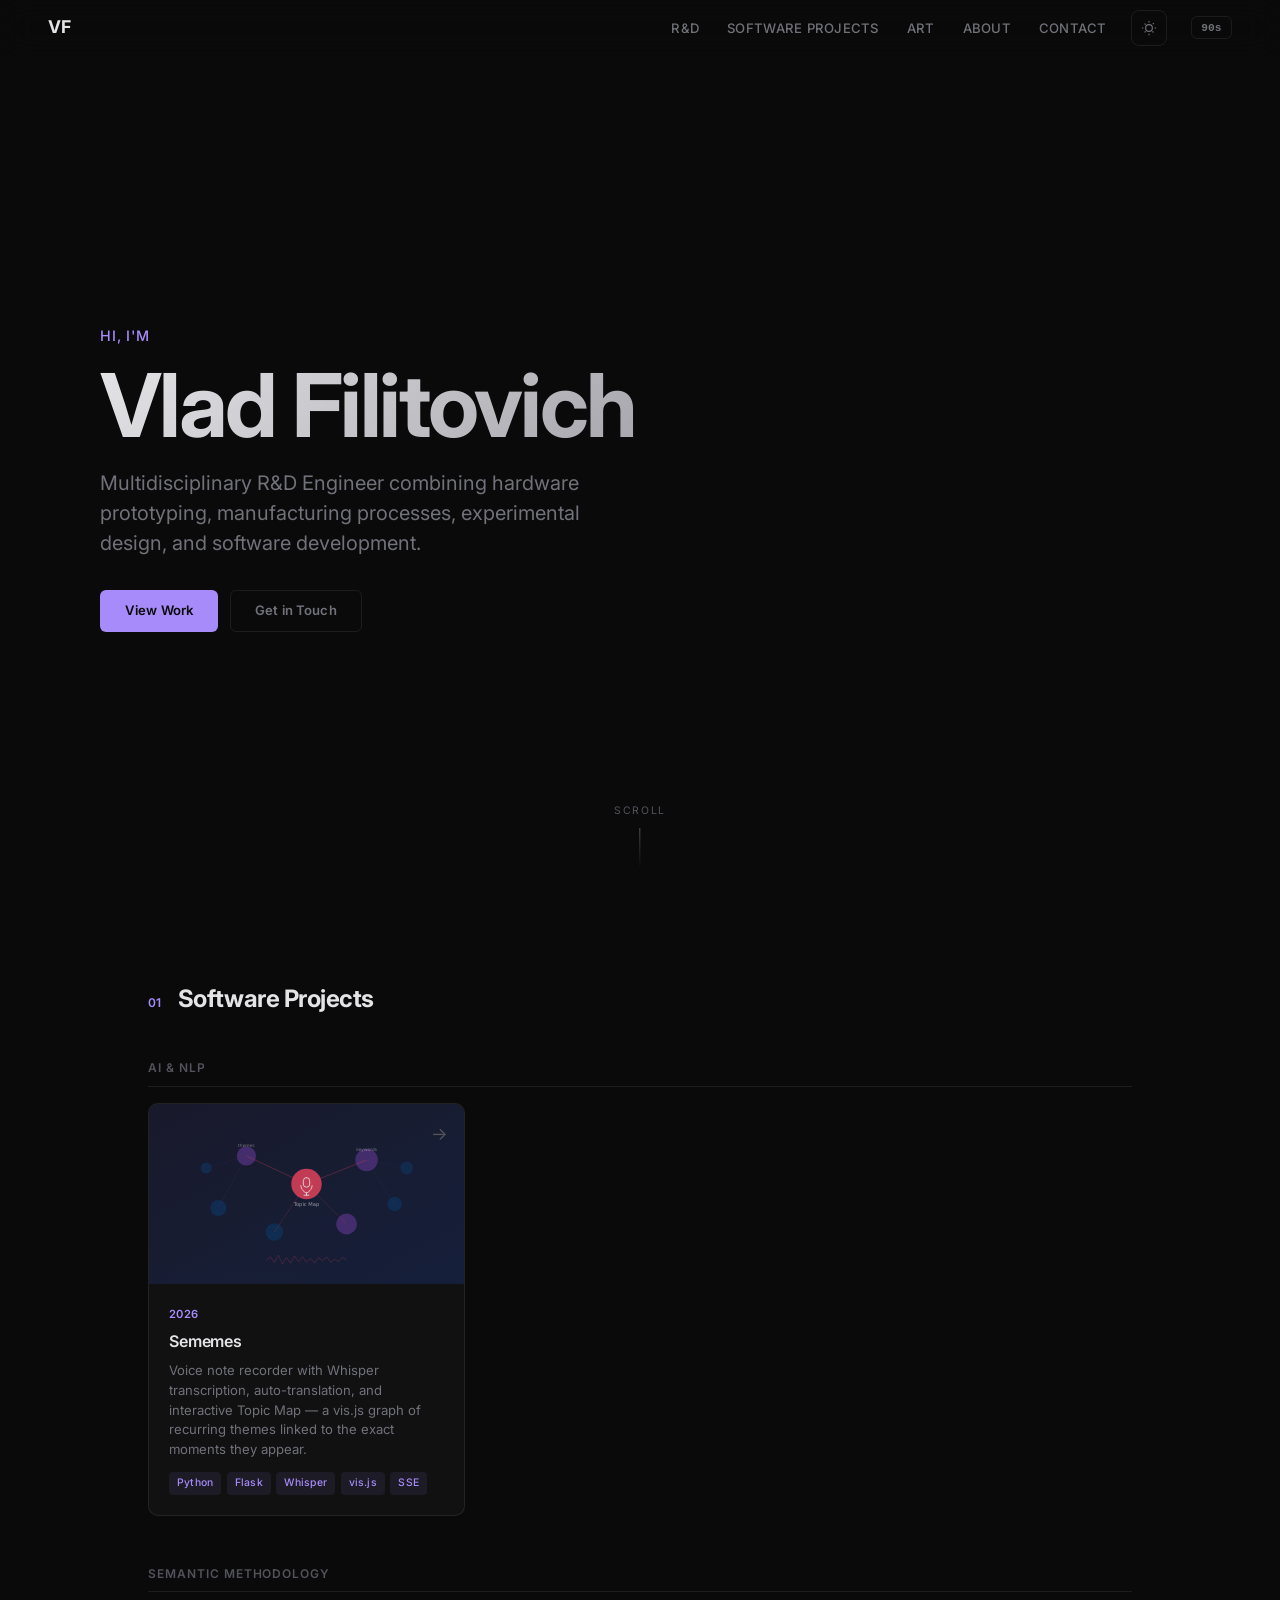
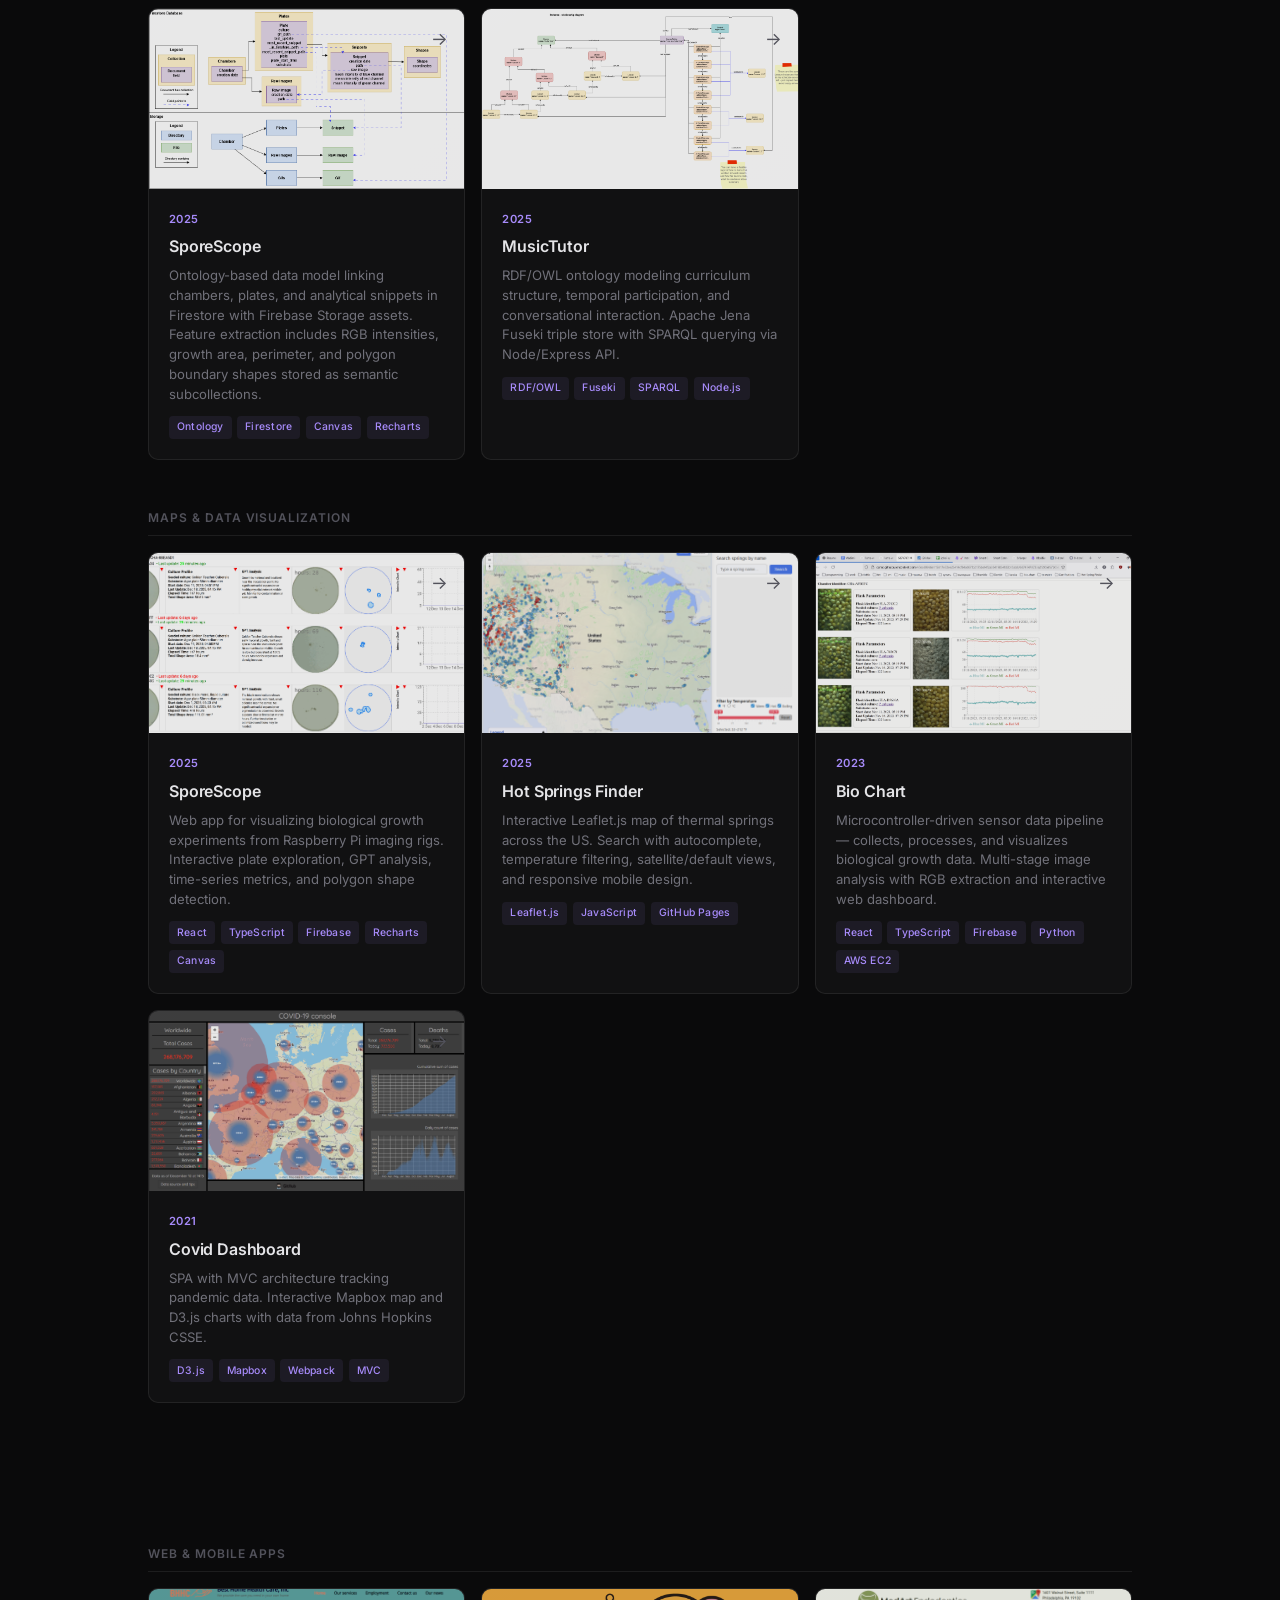
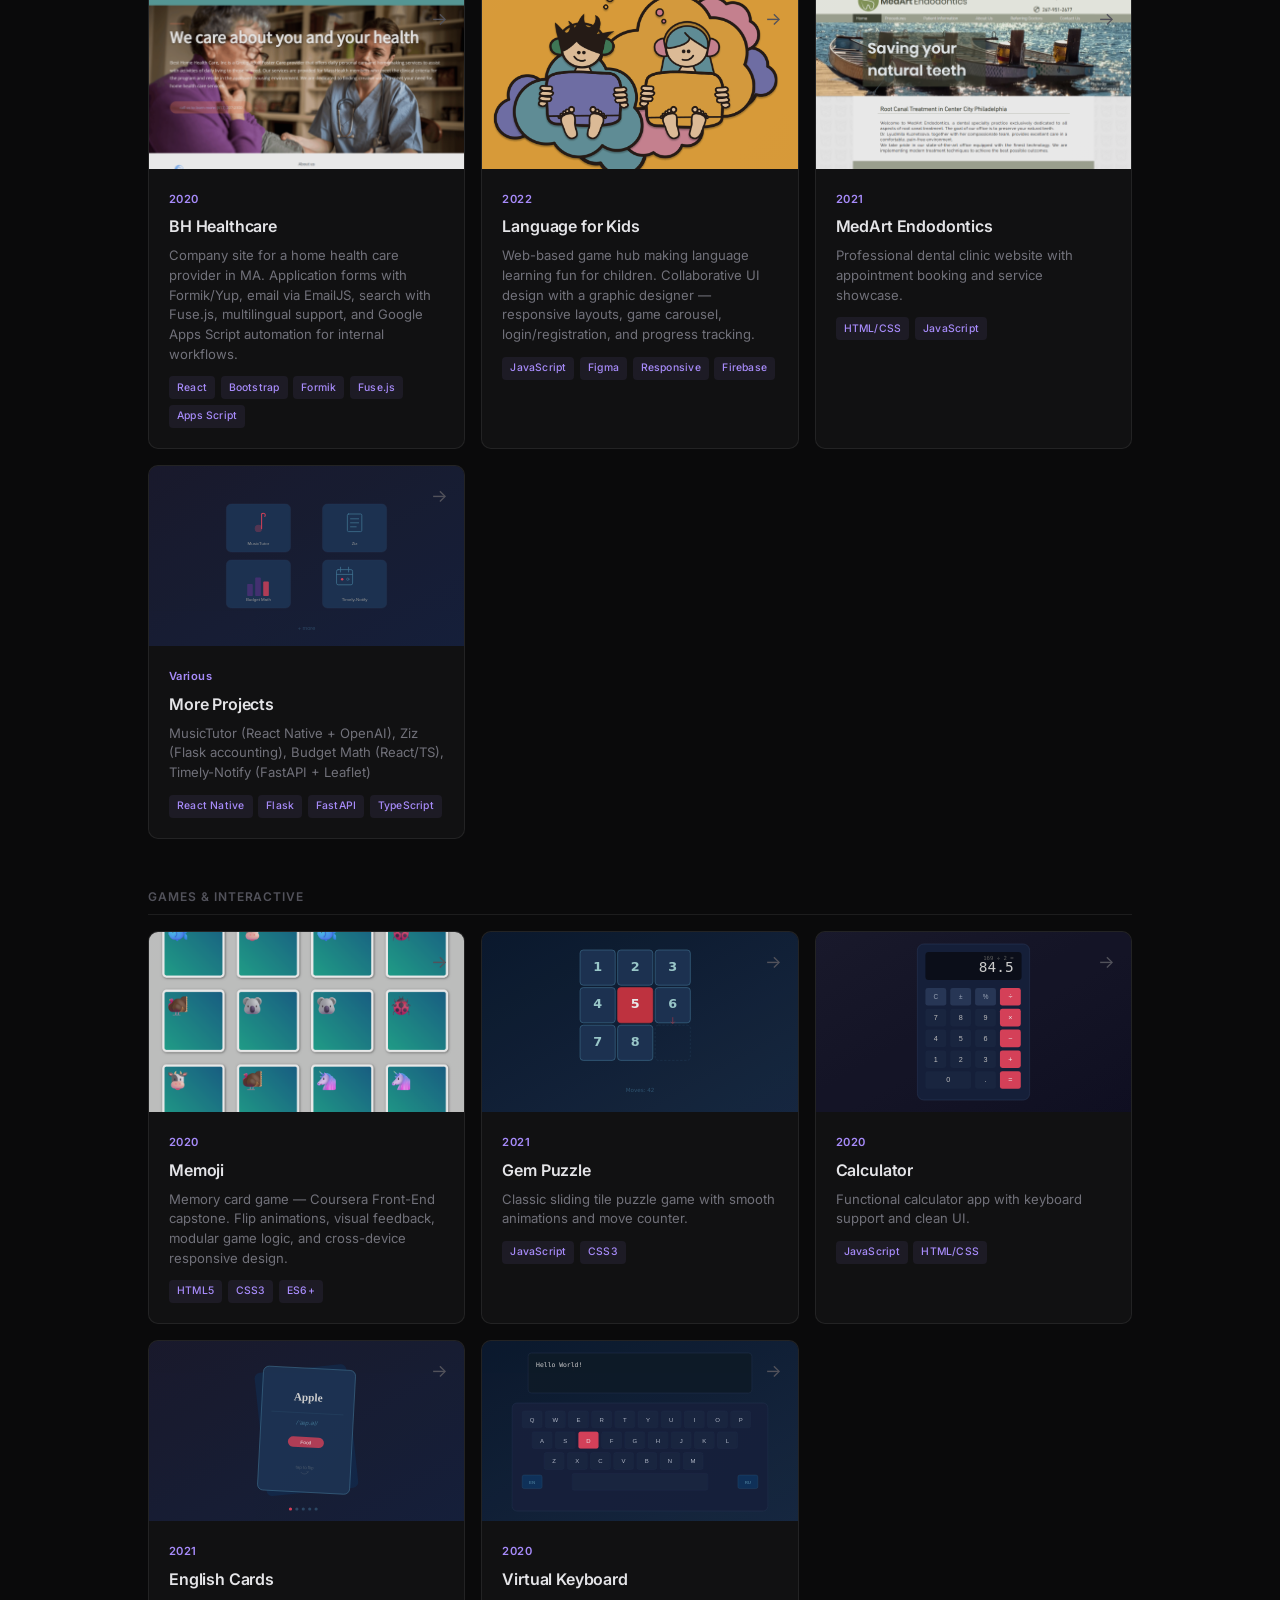
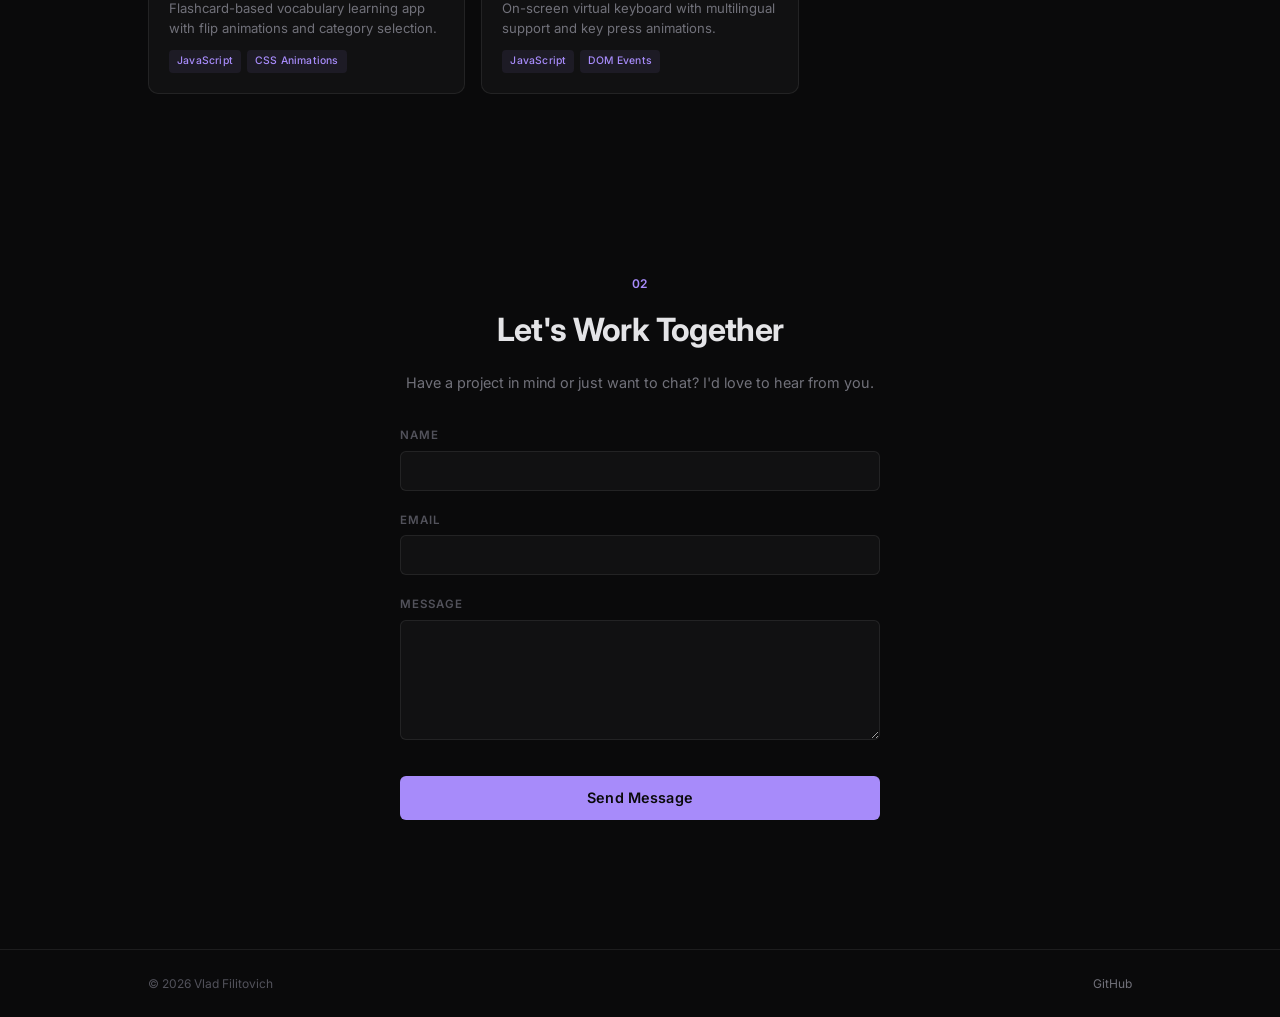
==== commit 08540054: "Use the R&D framing for the home page hero tagline Co-Authored-By: Claude Opus 5 (1M context) <norep" ====
--- a/index.html
+++ b/index.html
@@ -40,7 +40,7 @@
       <p class="hero__greeting reveal">Hi, I'm</p>
       <h1 class="hero__name reveal">Vlad Filitovich</h1>
       <marquee class="hero__marquee web1-only" scrollamount="4">~ Welcome to my Personal Homepage! ~</marquee>
-      <p class="hero__tagline reveal">Backend-leaning Software Engineer building and deploying applications across web and mobile platforms.</p>
+      <p class="hero__tagline reveal">Multidisciplinary R&amp;D Engineer combining hardware prototyping, manufacturing processes, experimental design, and software development.</p>
       <div class="hero__cta reveal">
         <a href="#projects" class="btn btn--primary">View Work</a>
         <a href="#contact" class="btn btn--outline">Get in Touch</a>
--- a/styles.css
+++ b/styles.css
@@ -26,6 +26,8 @@
   --card-gradient-from: rgba(167, 139, 250, 0.05);
   --card-gradient-to: rgba(167, 139, 250, 0.02);
   --tag-bg: rgba(167, 139, 250, 0.08);
+  --tag-sw: #f472b6;
+  --tag-sw-bg: rgba(244, 114, 182, 0.10);
   --btn-primary-text: #0a0a0b;
   --font: 'Inter', -apple-system, BlinkMacSystemFont, sans-serif;
   --ease: cubic-bezier(0.16, 1, 0.3, 1);
@@ -49,6 +51,8 @@
   --card-gradient-from: rgba(124, 58, 237, 0.06);
   --card-gradient-to: rgba(124, 58, 237, 0.02);
   --tag-bg: rgba(124, 58, 237, 0.08);
+  --tag-sw: #be185d;
+  --tag-sw-bg: rgba(219, 39, 119, 0.09);
   --btn-primary-text: #ffffff;
 }
 
@@ -328,6 +332,19 @@
   letter-spacing: -0.02em;
 }
 
+/* Heading plus a lead line, for pages that open straight into a section */
+.section__intro {
+  margin-bottom: 2.5rem;
+}
+
+.section__lead {
+  margin-top: 0.6rem;
+  max-width: 640px;
+  font-size: 0.95rem;
+  line-height: 1.6;
+  color: var(--text-muted);
+}
+
 /* ═══════════════════════════════════════════
    PROJECT CARDS
    ═══════════════════════════════════════════ */
@@ -486,6 +503,13 @@
   letter-spacing: 0.02em;
 }
 
+/* Software tags — pink, to set them apart from hardware/fabrication tags */
+.card__tags span.tag--sw,
+.modal__tags span.tag--sw {
+  background: var(--tag-sw-bg);
+  color: var(--tag-sw);
+}
+
 .card__arrow {
   position: absolute;
   top: 1rem;
@@ -518,6 +542,26 @@
   grid-template-columns: 1fr 1fr;
   gap: 3rem;
   align-items: start;
+}
+
+.about__figure {
+  margin: 0 0 1.25rem;
+  width: 150px;
+}
+
+.about__portrait {
+  display: block;
+  width: 100%;
+  height: auto;
+  border-radius: 10px;
+  border: 1px solid var(--border);
+}
+
+.about__caption {
+  margin-top: 0.5rem;
+  font-size: 0.72rem;
+  color: var(--text-dim);
+  letter-spacing: 0.02em;
 }
 
 .about__text p {
@@ -1037,11 +1081,32 @@
 
 .modal__media .carousel__dots {
   position: absolute;
+  left: auto;
+  right: 1rem;
+  bottom: 0.9rem;
+  margin: 0;
+  z-index: 3;
+}
+
+/* Per-slide caption, sitting on the image */
+.carousel__slide {
+  position: relative;
+  margin: 0;
+  flex: 0 0 100%;
+  min-width: 0;
+}
+
+.carousel__caption {
+  position: absolute;
   left: 0;
   right: 0;
-  bottom: 0.75rem;
-  margin: 0;
+  bottom: 0;
   z-index: 2;
+  padding: 1.75rem 5.5rem 0.85rem 1rem;
+  font-size: 0.76rem;
+  line-height: 1.45;
+  color: #f2f2f2;
+  background: linear-gradient(to top, rgba(0, 0, 0, 0.72), rgba(0, 0, 0, 0));
 }
 
 .modal__media .carousel__dot {
@@ -1068,11 +1133,6 @@
 .carousel__track {
   display: flex;
   transition: transform 0.45s var(--ease);
-}
-
-.carousel__slide {
-  flex: 0 0 100%;
-  min-width: 0;
 }
 
 .carousel__slide img,
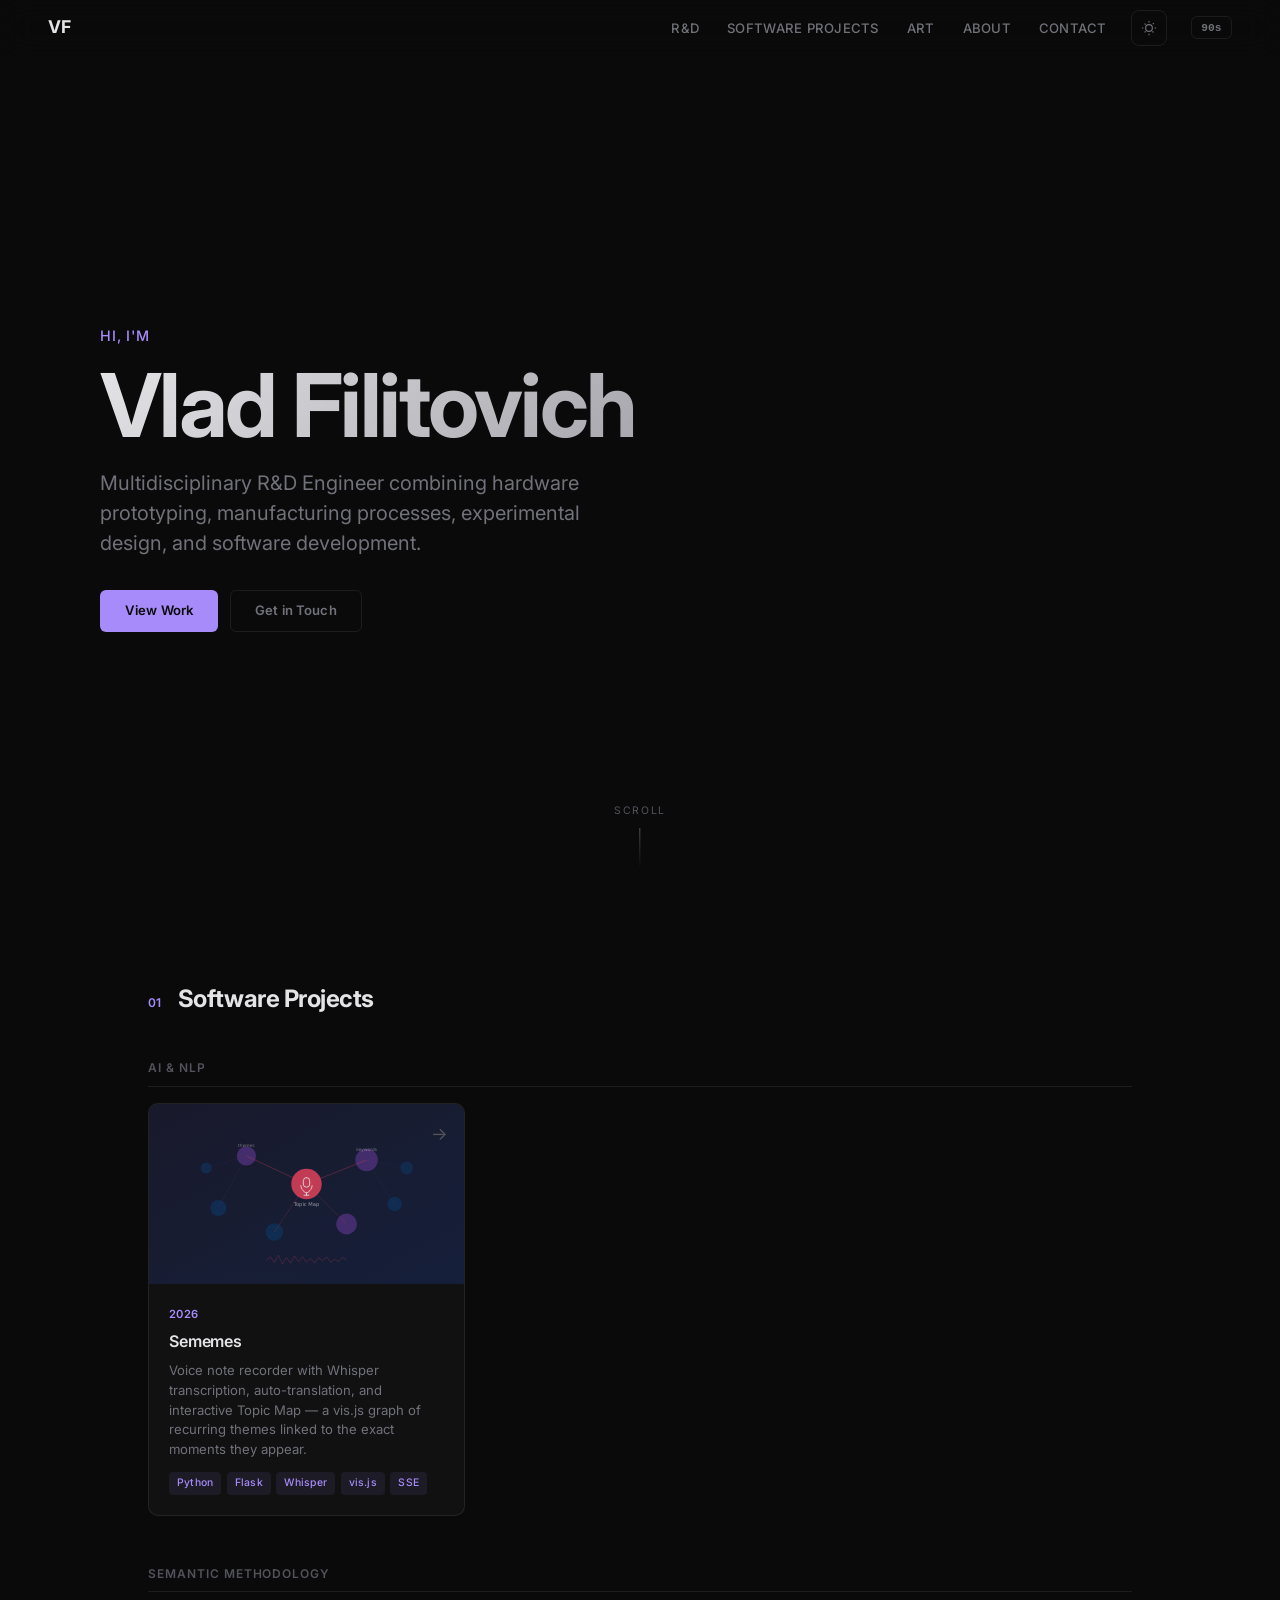
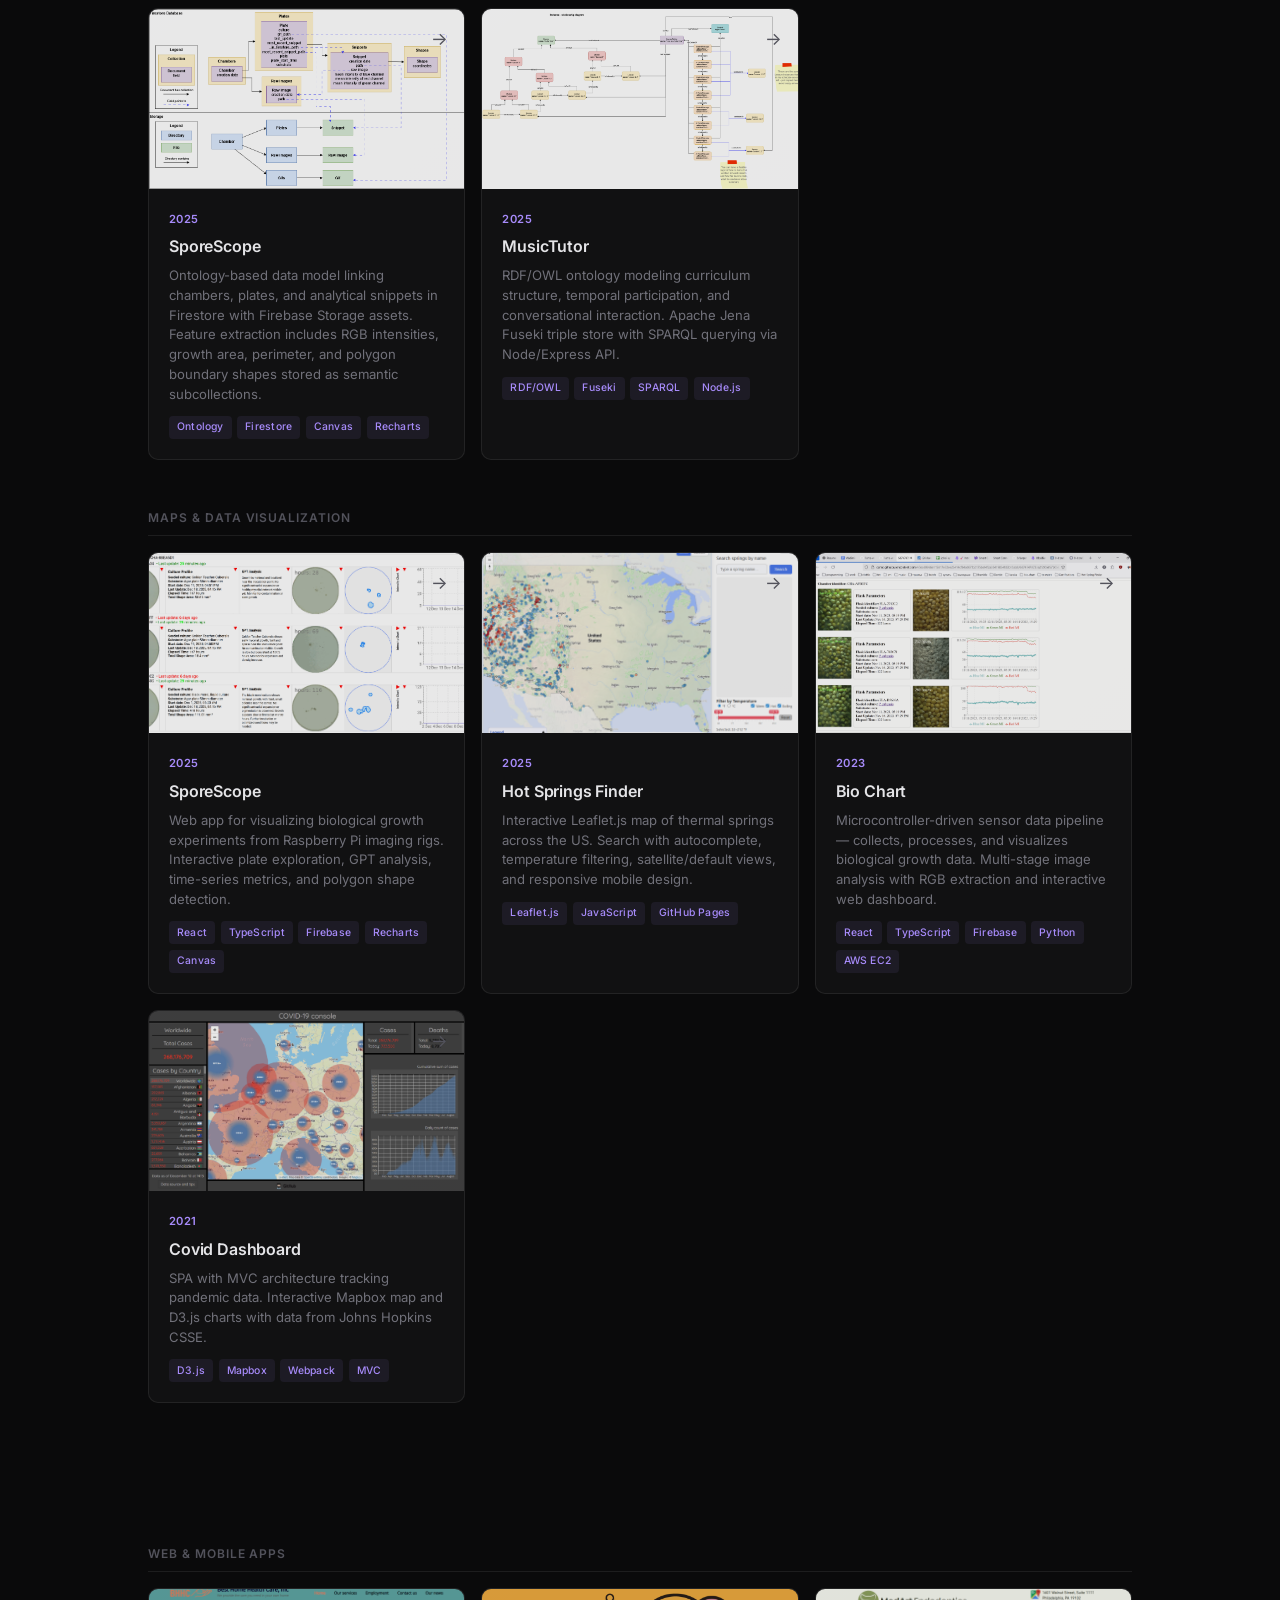
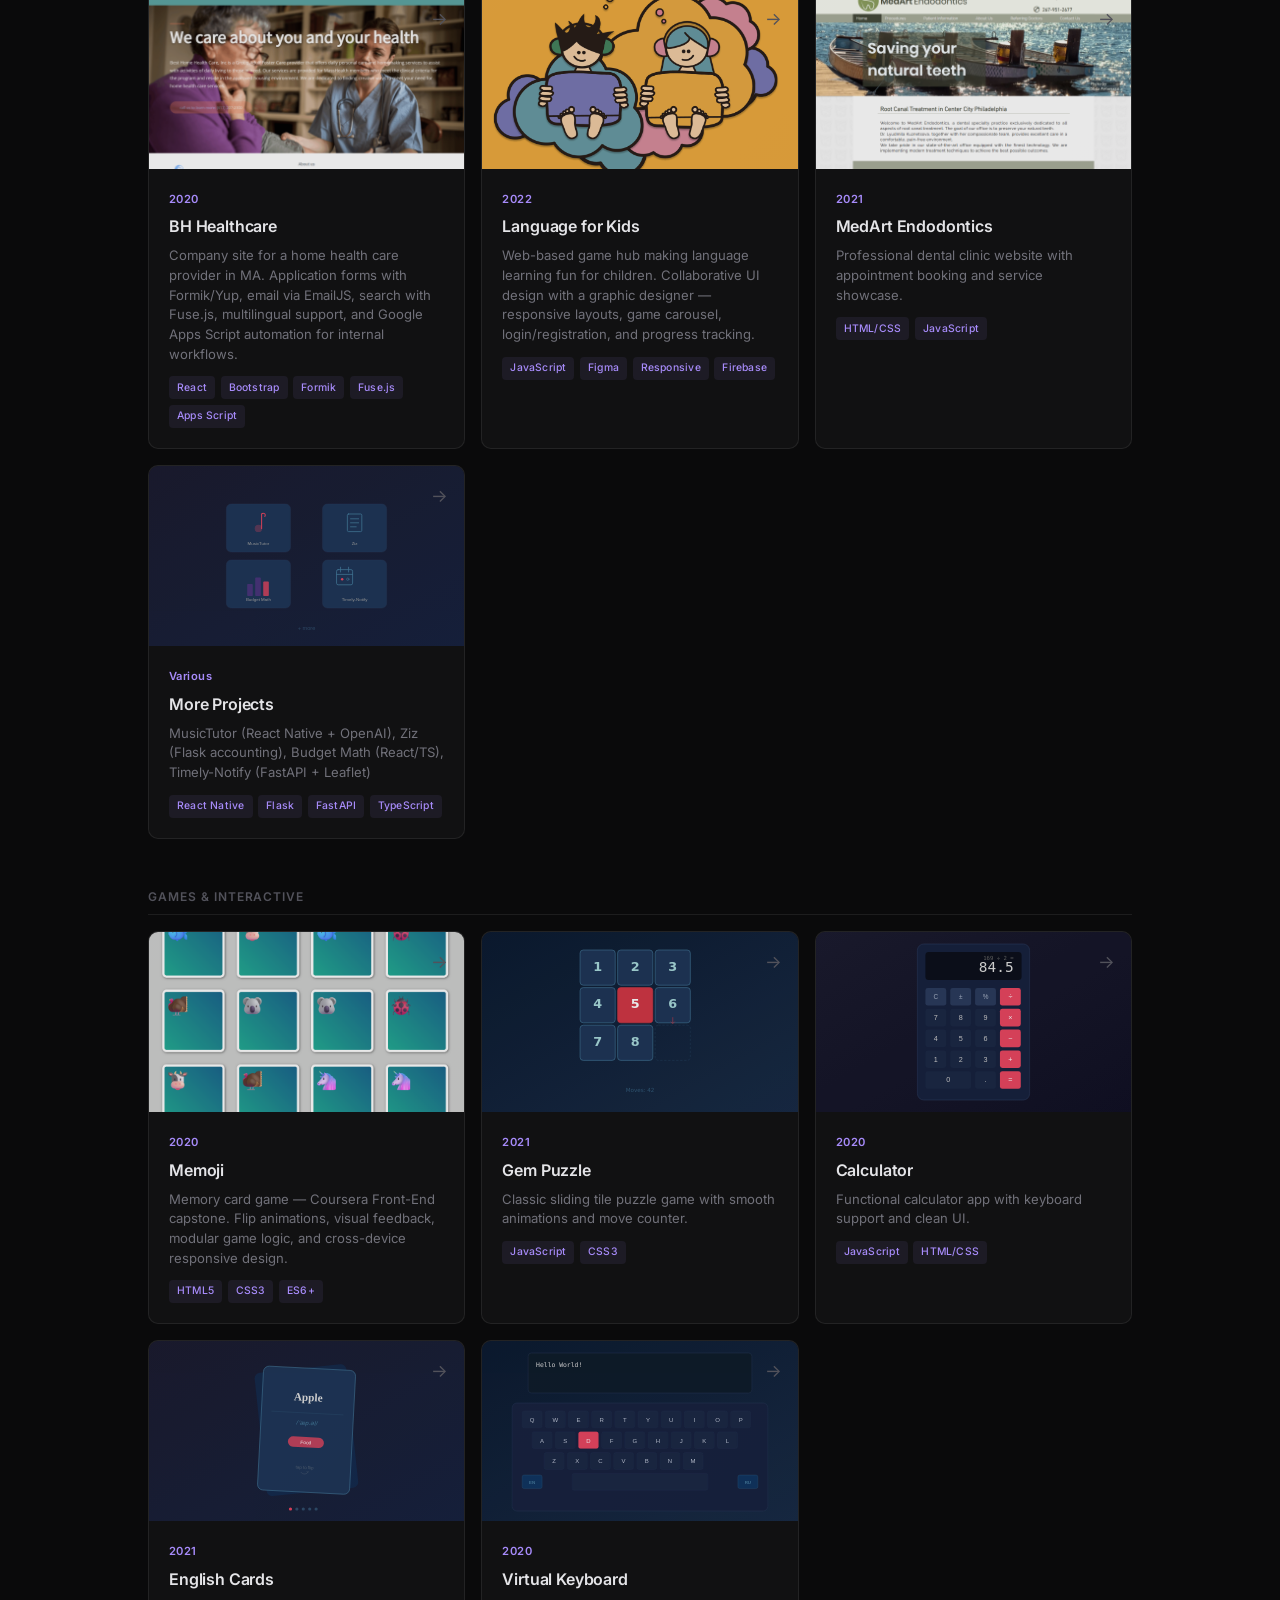
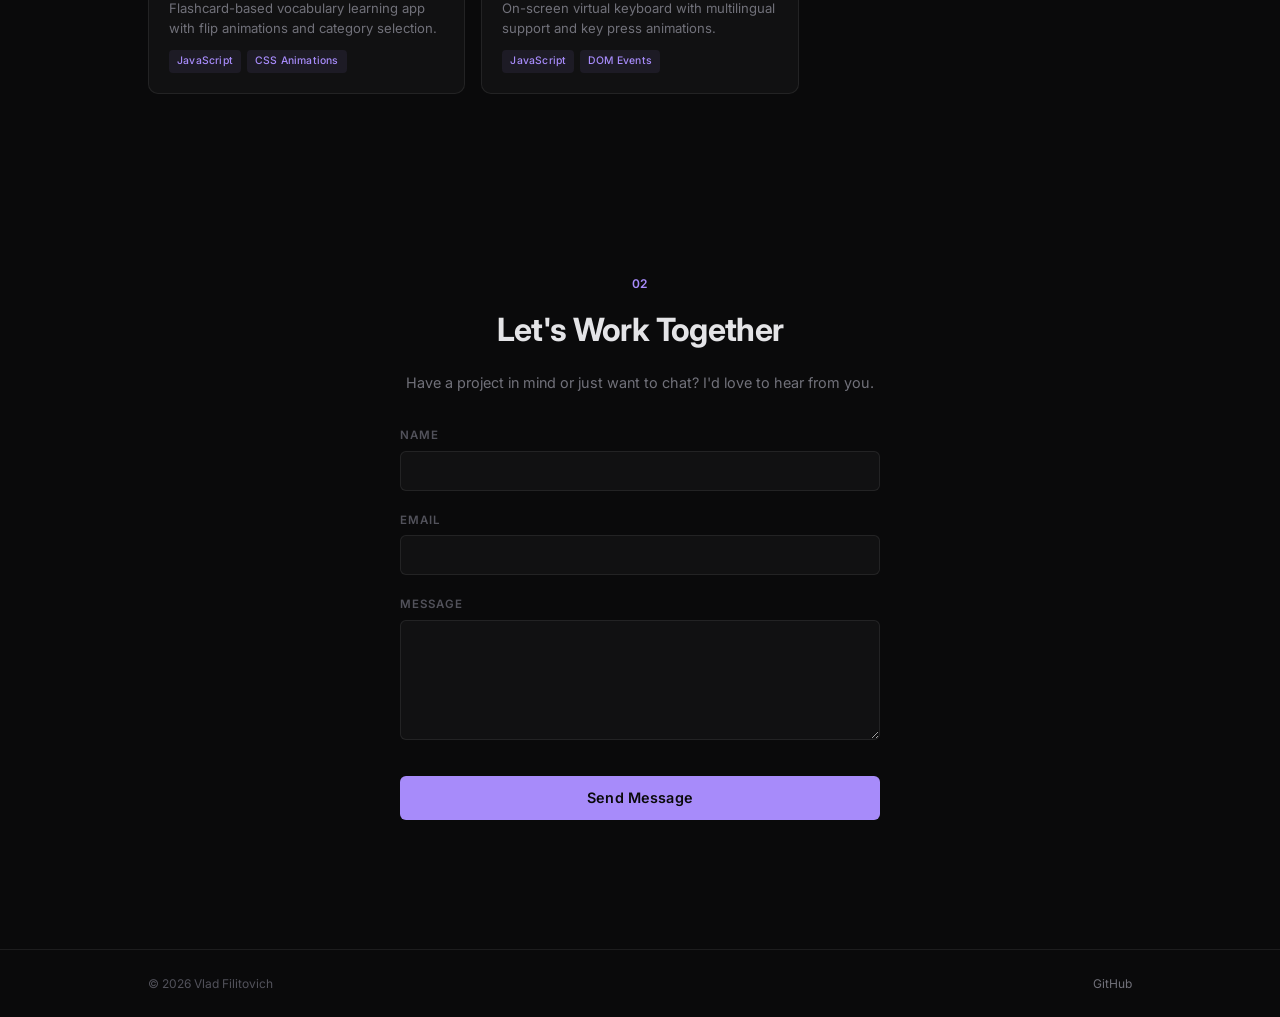
==== commit e929d659: "Restructure R&D write-ups and add capture-pipeline imagery Project descriptions move from prose to l" ====
--- a/index.html
+++ b/index.html
@@ -401,7 +401,7 @@
       <div class="modal__body">
         <span class="modal__year" id="modalYear"></span>
         <h2 class="modal__title" id="modalTitle"></h2>
-        <p class="modal__desc" id="modalDesc"></p>
+        <div class="modal__desc" id="modalDesc"></div>
         <div class="modal__tags" id="modalTags"></div>
         <div class="modal__links" id="modalLinks"></div>
         <div class="modal__gallery" id="modalGallery"></div>
--- a/styles.css
+++ b/styles.css
@@ -959,6 +959,52 @@
   margin-bottom: 1rem;
 }
 
+/* Structured descriptions: labelled sections + bulleted lines */
+.modal__desc h4 {
+  font-size: 0.72rem;
+  font-weight: 600;
+  text-transform: uppercase;
+  letter-spacing: 0.08em;
+  color: var(--accent);
+  margin: 1.5rem 0 0.6rem;
+  padding-bottom: 0.4rem;
+  border-bottom: 1px solid var(--border);
+}
+
+.modal__desc h4:first-child {
+  margin-top: 0;
+}
+
+.modal__desc p {
+  margin-bottom: 0.5rem;
+}
+
+.modal__desc ul {
+  margin-bottom: 0.5rem;
+}
+
+.modal__desc li {
+  position: relative;
+  padding-left: 1rem;
+  margin-bottom: 0.4rem;
+}
+
+.modal__desc li::before {
+  content: '';
+  position: absolute;
+  left: 0.1rem;
+  top: 0.7em;
+  width: 4px;
+  height: 4px;
+  border-radius: 50%;
+  background: var(--accent);
+  opacity: 0.6;
+}
+
+.modal__desc > :last-child {
+  margin-bottom: 0;
+}
+
 .modal__tags {
   display: flex;
   flex-wrap: wrap;
@@ -1362,6 +1408,11 @@
   padding: 2rem clamp(1.5rem, 4vw, 3rem) 5rem;
 }
 
+/* No hero above it — clear the fixed nav */
+.gallery--top {
+  padding-top: 7.5rem;
+}
+
 .gallery__filters {
   display: flex;
   flex-wrap: wrap;
@@ -1409,7 +1460,7 @@
   overflow: hidden;
   background: var(--bg-card);
   border: 1px solid var(--border);
-  cursor: zoom-in;
+  cursor: pointer;
   transition: transform 0.35s var(--ease), border-color 0.25s, box-shadow 0.35s var(--ease);
 }
 
@@ -1464,6 +1515,16 @@
   transform: translateY(0);
 }
 
+/* Muted tile — black and white until hovered (thumbnails only, not the carousel) */
+.gallery__item--muted img {
+  filter: grayscale(1) brightness(0.82);
+  transition: filter 0.35s var(--ease), transform 0.45s var(--ease);
+}
+
+.gallery__item--muted:hover img {
+  filter: grayscale(0.35) brightness(0.95);
+}
+
 .gallery__item--hidden {
   display: none;
 }
--- a/web1.css
+++ b/web1.css
@@ -737,6 +737,12 @@
   margin-bottom: 8px;
 }
 
+/* Square markers, no softening — period-correct list styling */
+[data-theme="web1"] .modal__desc li::before {
+  border-radius: 0;
+  opacity: 1;
+}
+
 [data-theme="web1"] .modal__tags {
   gap: 4px;
   margin-bottom: 10px;
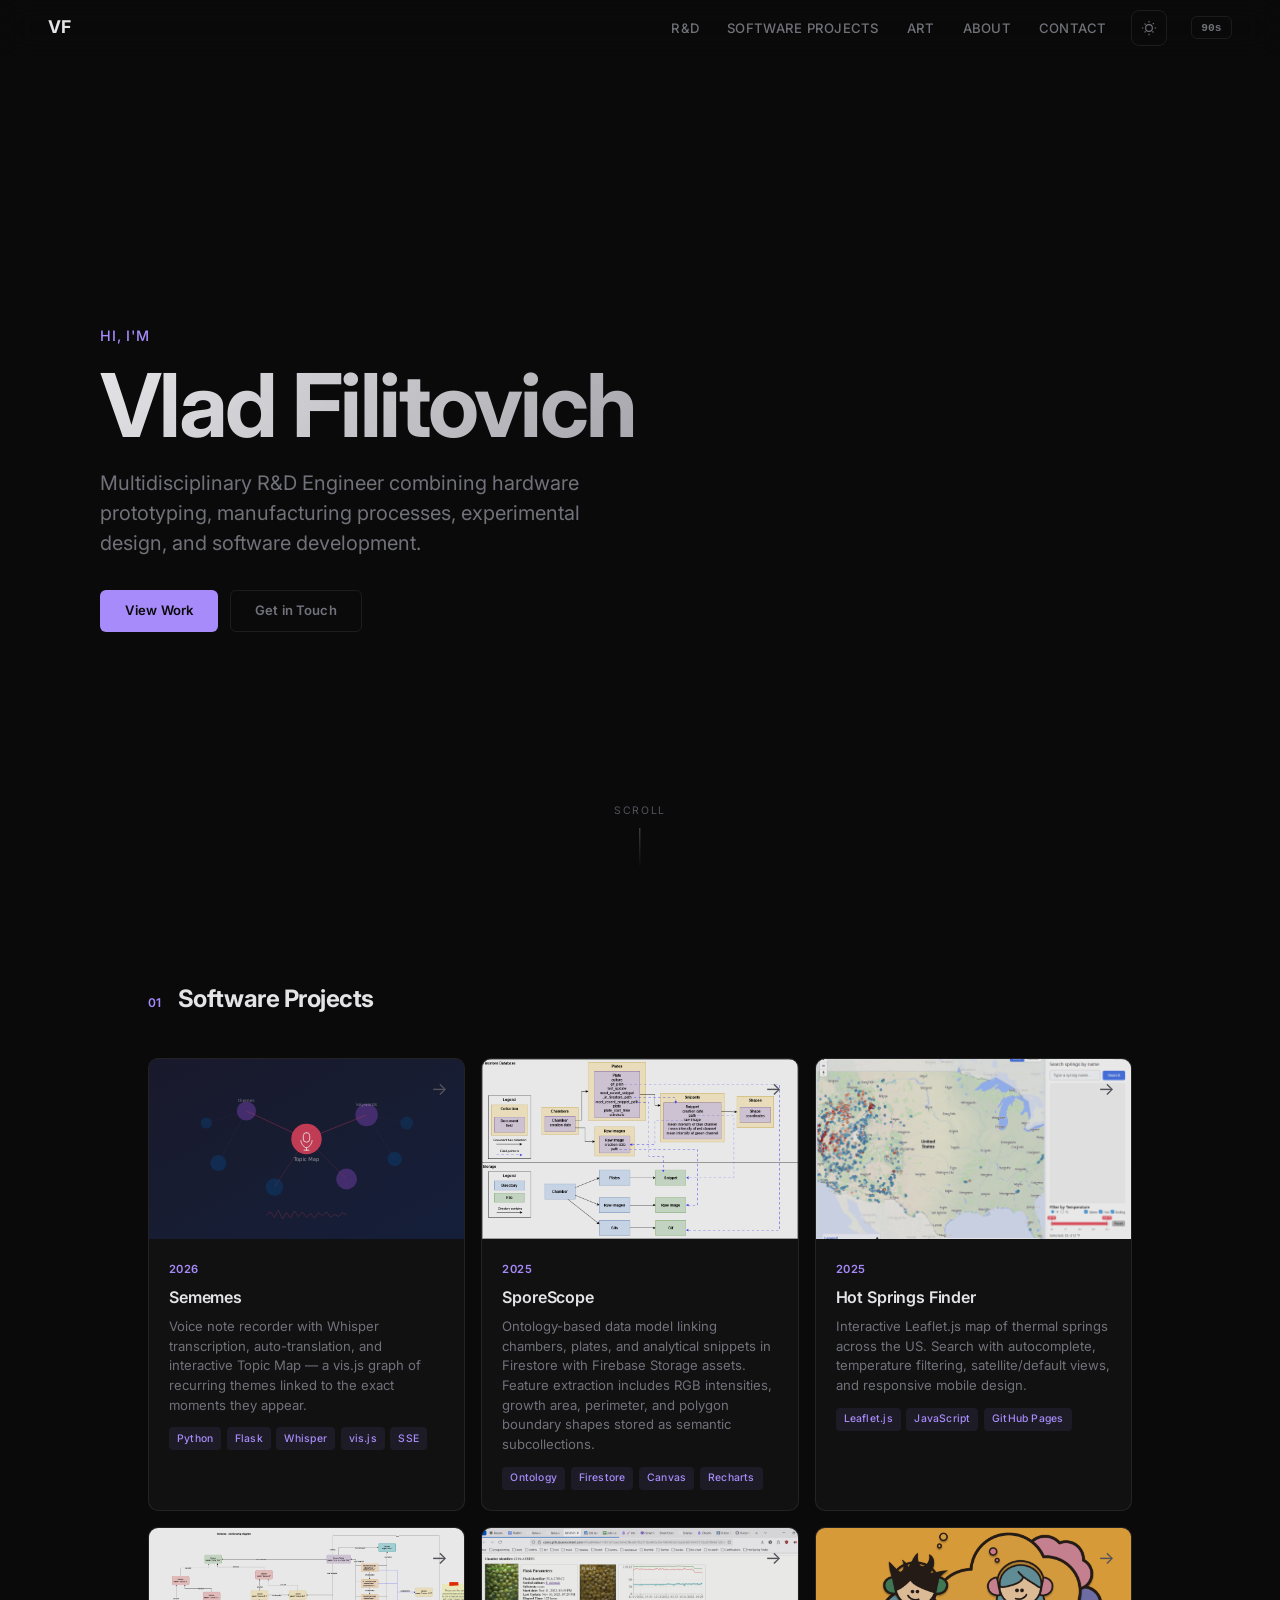
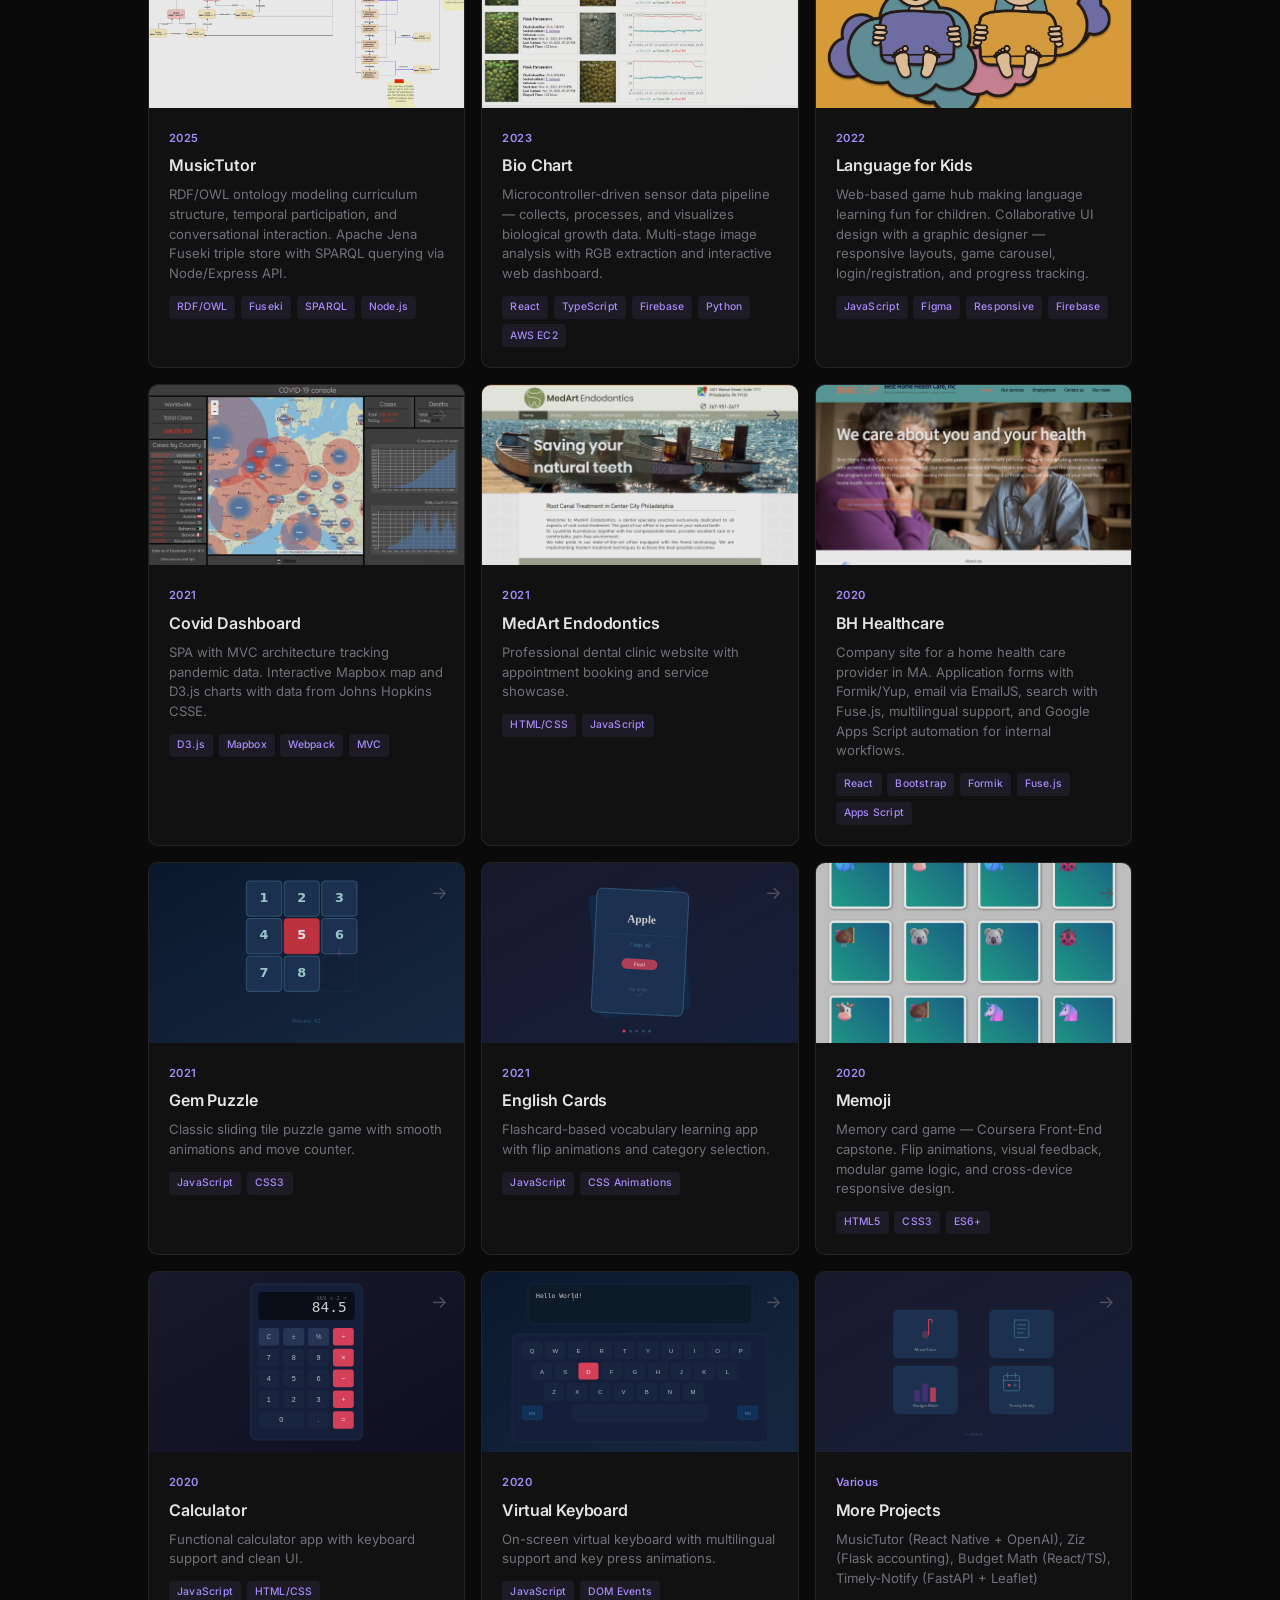
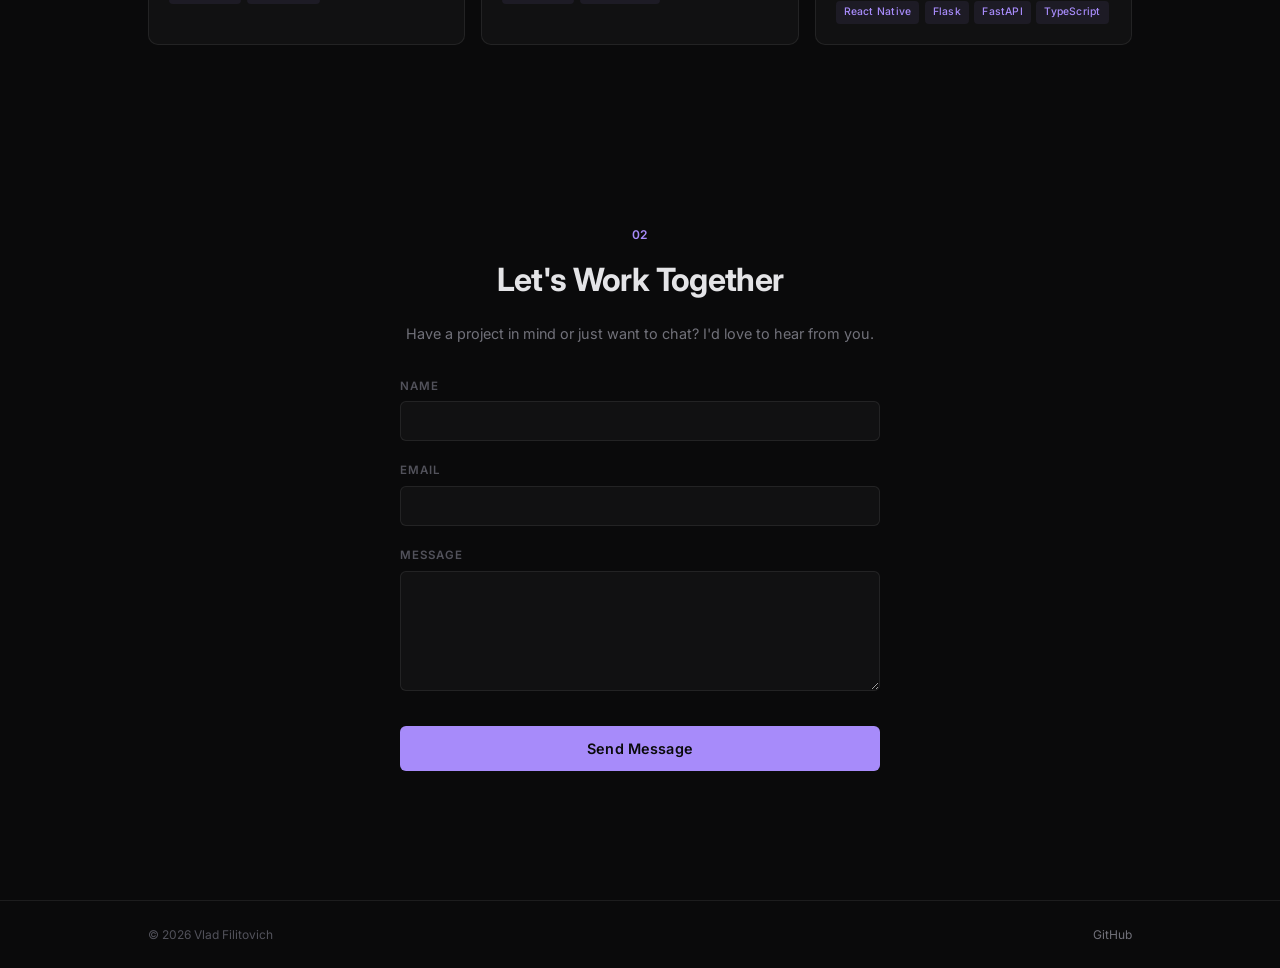
==== commit 7cbb2b59: "Reframe the workshop roles as R&D, flatten the software list The two metalwork entries become docume" ====
--- a/index.html
+++ b/index.html
@@ -62,294 +62,236 @@
       <h2 class="section__title">Software Projects</h2>
     </div>
 
-    <!-- Category: AI & NLP -->
-    <div class="projects__category reveal">
-      <h3 class="projects__category-title">AI &amp; NLP</h3>
-      <div class="projects__grid">
-
-        <a href="#" class="card" data-project="sememes">
-          <div class="card__img">
-            <img src="assets/sememe/thumbnail.svg" alt="Sememes" loading="lazy">
-          </div>
-          <div class="card__body">
-            <span class="card__year">2026</span>
-            <h4 class="card__title">Sememes</h4>
-            <p class="card__desc">Voice note recorder with Whisper transcription, auto-translation, and interactive Topic Map — a vis.js graph of recurring themes linked to the exact moments they appear.</p>
-            <div class="card__tags">
-              <span>Python</span><span>Flask</span><span>Whisper</span><span>vis.js</span><span>SSE</span>
-            </div>
-          </div>
-          <div class="card__arrow">&rarr;</div>
-        </a>
-
-      </div>
-    </div>
-
-    <!-- Category: Semantic Methodology -->
-    <div class="projects__category reveal">
-      <h3 class="projects__category-title">Semantic Methodology</h3>
-      <div class="projects__grid">
-
-        <a href="#" class="card" data-project="sporescope">
-          <div class="card__img">
-            <img src="assets/sporescope/data-model.png" alt="SporeScope Data Model" loading="lazy">
-          </div>
-          <div class="card__body">
-            <span class="card__year">2025</span>
-            <h4 class="card__title">SporeScope</h4>
-            <p class="card__desc">Ontology-based data model linking chambers, plates, and analytical snippets in Firestore with Firebase Storage assets. Feature extraction includes RGB intensities, growth area, perimeter, and polygon boundary shapes stored as semantic subcollections.</p>
-            <div class="card__tags">
-              <span>Ontology</span><span>Firestore</span><span>Canvas</span><span>Recharts</span>
-            </div>
-          </div>
-          <div class="card__arrow">&rarr;</div>
-        </a>
-
-        <a href="#" class="card" data-project="musictutor">
-          <div class="card__img">
-            <img src="assets/musictutor/instance-graph.png" alt="MusicTutor Instance Graph" loading="lazy">
-          </div>
-          <div class="card__body">
-            <span class="card__year">2025</span>
-            <h4 class="card__title">MusicTutor</h4>
-            <p class="card__desc">RDF/OWL ontology modeling curriculum structure, temporal participation, and conversational interaction. Apache Jena Fuseki triple store with SPARQL querying via Node/Express API.</p>
-            <div class="card__tags">
-              <span>RDF/OWL</span><span>Fuseki</span><span>SPARQL</span><span>Node.js</span>
-            </div>
-          </div>
-          <div class="card__arrow">&rarr;</div>
-        </a>
-
-      </div>
-    </div>
-
-    <!-- Category: Maps & Visualization -->
-    <div class="projects__category reveal">
-      <h3 class="projects__category-title">Maps &amp; Data Visualization</h3>
-      <div class="projects__grid">
-
-        <a href="#" class="card" data-project="sporescope">
-          <div class="card__img">
-            <img src="assets/sporescope/thumbnail.png" alt="SporeScope" loading="lazy">
-          </div>
-          <div class="card__body">
-            <span class="card__year">2025</span>
-            <h4 class="card__title">SporeScope</h4>
-            <p class="card__desc">Web app for visualizing biological growth experiments from Raspberry Pi imaging rigs. Interactive plate exploration, GPT analysis, time-series metrics, and polygon shape detection.</p>
-            <div class="card__tags">
-              <span>React</span><span>TypeScript</span><span>Firebase</span><span>Recharts</span><span>Canvas</span>
-            </div>
-          </div>
-          <div class="card__arrow">&rarr;</div>
-        </a>
-
-        <a href="#" class="card" data-project="hot-springs">
-          <div class="card__img">
-            <img src="assets/hot-springs-finder/thumbnail.png" alt="Hot Springs Finder" loading="lazy">
-          </div>
-          <div class="card__body">
-            <span class="card__year">2025</span>
-            <h4 class="card__title">Hot Springs Finder</h4>
-            <p class="card__desc">Interactive Leaflet.js map of thermal springs across the US. Search with autocomplete, temperature filtering, satellite/default views, and responsive mobile design.</p>
-            <div class="card__tags">
-              <span>Leaflet.js</span><span>JavaScript</span><span>GitHub Pages</span>
-            </div>
-          </div>
-          <div class="card__arrow">&rarr;</div>
-        </a>
-
-        <a href="#" class="card" data-project="bio-chart">
-          <div class="card__img">
-            <img src="assets/bio-chart/thumbnail.png" alt="Bio Chart" loading="lazy">
-          </div>
-          <div class="card__body">
-            <span class="card__year">2023</span>
-            <h4 class="card__title">Bio Chart</h4>
-            <p class="card__desc">Microcontroller-driven sensor data pipeline — collects, processes, and visualizes biological growth data. Multi-stage image analysis with RGB extraction and interactive web dashboard.</p>
-            <div class="card__tags">
-              <span>React</span><span>TypeScript</span><span>Firebase</span><span>Python</span><span>AWS EC2</span>
-            </div>
-          </div>
-          <div class="card__arrow">&rarr;</div>
-        </a>
-
-        <a href="#" class="card" data-project="covid-dashboard">
-          <div class="card__img">
-            <img src="assets/covid-dashboard/thumbnail.png" alt="Covid Dashboard" loading="lazy">
-          </div>
-          <div class="card__body">
-            <span class="card__year">2021</span>
-            <h4 class="card__title">Covid Dashboard</h4>
-            <p class="card__desc">SPA with MVC architecture tracking pandemic data. Interactive Mapbox map and D3.js charts with data from Johns Hopkins CSSE.</p>
-            <div class="card__tags">
-              <span>D3.js</span><span>Mapbox</span><span>Webpack</span><span>MVC</span>
-            </div>
-          </div>
-          <div class="card__arrow">&rarr;</div>
-        </a>
-
-      </div>
-    </div>
-
-    <!-- Category: Cloud & Automation -->
-    <div class="projects__category reveal">
-      <h3 class="projects__category-title">Cloud &amp; Automation</h3>
-      <div class="projects__grid">
-
-      </div>
-    </div>
-
-    <!-- Category: Web & Mobile Apps -->
-    <div class="projects__category reveal">
-      <h3 class="projects__category-title">Web &amp; Mobile Apps</h3>
-      <div class="projects__grid">
-
-        <a href="#" class="card" data-project="bh-healthcare">
-          <div class="card__img">
-            <img src="assets/bh-healthcare/thumbnail.png" alt="BH Healthcare" loading="lazy">
-          </div>
-          <div class="card__body">
-            <span class="card__year">2020</span>
-            <h4 class="card__title">BH Healthcare</h4>
-            <p class="card__desc">Company site for a home health care provider in MA. Application forms with Formik/Yup, email via EmailJS, search with Fuse.js, multilingual support, and Google Apps Script automation for internal workflows.</p>
-            <div class="card__tags">
-              <span>React</span><span>Bootstrap</span><span>Formik</span><span>Fuse.js</span><span>Apps Script</span>
-            </div>
-          </div>
-          <div class="card__arrow">&rarr;</div>
-        </a>
-
-        <a href="#" class="card" data-project="language-for-kids">
-          <div class="card__img">
-            <img src="assets/language-for-kids/thumbnail.png" alt="Language for Kids" loading="lazy">
-          </div>
-          <div class="card__body">
-            <span class="card__year">2022</span>
-            <h4 class="card__title">Language for Kids</h4>
-            <p class="card__desc">Web-based game hub making language learning fun for children. Collaborative UI design with a graphic designer — responsive layouts, game carousel, login/registration, and progress tracking.</p>
-            <div class="card__tags">
-              <span>JavaScript</span><span>Figma</span><span>Responsive</span><span>Firebase</span>
-            </div>
-          </div>
-          <div class="card__arrow">&rarr;</div>
-        </a>
-
-        <a href="#" class="card" data-project="medart">
-          <div class="card__img">
-            <img src="assets/medart-endodontics/thumbnail.png" alt="MedArt Endodontics" loading="lazy">
-          </div>
-          <div class="card__body">
-            <span class="card__year">2021</span>
-            <h4 class="card__title">MedArt Endodontics</h4>
-            <p class="card__desc">Professional dental clinic website with appointment booking and service showcase.</p>
-            <div class="card__tags">
-              <span>HTML/CSS</span><span>JavaScript</span>
-            </div>
-          </div>
-          <div class="card__arrow">&rarr;</div>
-        </a>
-
-        <a href="#" class="card" data-project="more-projects">
-          <div class="card__img">
-            <img src="assets/more-projects/thumbnail.svg" alt="More Projects" loading="lazy">
-          </div>
-          <div class="card__body">
-            <span class="card__year">Various</span>
-            <h4 class="card__title">More Projects</h4>
-            <p class="card__desc">MusicTutor (React Native + OpenAI), Ziz (Flask accounting), Budget Math (React/TS), Timely-Notify (FastAPI + Leaflet)</p>
-            <div class="card__tags">
-              <span>React Native</span><span>Flask</span><span>FastAPI</span><span>TypeScript</span>
-            </div>
-          </div>
-          <div class="card__arrow">&rarr;</div>
-        </a>
-
-      </div>
-    </div>
-
-    <!-- Category: Games & Interactive -->
-    <div class="projects__category reveal">
-      <h3 class="projects__category-title">Games &amp; Interactive</h3>
-      <div class="projects__grid">
-
-        <a href="#" class="card" data-project="memoji">
-          <div class="card__img">
-            <img src="assets/memoji/thumbnail.png" alt="Memoji Game" loading="lazy">
-          </div>
-          <div class="card__body">
-            <span class="card__year">2020</span>
-            <h4 class="card__title">Memoji</h4>
-            <p class="card__desc">Memory card game — Coursera Front-End capstone. Flip animations, visual feedback, modular game logic, and cross-device responsive design.</p>
-            <div class="card__tags">
-              <span>HTML5</span><span>CSS3</span><span>ES6+</span>
-            </div>
-          </div>
-          <div class="card__arrow">&rarr;</div>
-        </a>
-
-        <a href="#" class="card" data-project="gem-puzzle">
-          <div class="card__img">
-            <img src="assets/gem-puzzle/thumbnail.svg" alt="Gem Puzzle" loading="lazy">
-          </div>
-          <div class="card__body">
-            <span class="card__year">2021</span>
-            <h4 class="card__title">Gem Puzzle</h4>
-            <p class="card__desc">Classic sliding tile puzzle game with smooth animations and move counter.</p>
-            <div class="card__tags">
-              <span>JavaScript</span><span>CSS3</span>
-            </div>
-          </div>
-          <div class="card__arrow">&rarr;</div>
-        </a>
-
-        <a href="#" class="card" data-project="calculator">
-          <div class="card__img">
-            <img src="assets/calculator/thumbnail.svg" alt="Calculator" loading="lazy">
-          </div>
-          <div class="card__body">
-            <span class="card__year">2020</span>
-            <h4 class="card__title">Calculator</h4>
-            <p class="card__desc">Functional calculator app with keyboard support and clean UI.</p>
-            <div class="card__tags">
-              <span>JavaScript</span><span>HTML/CSS</span>
-            </div>
-          </div>
-          <div class="card__arrow">&rarr;</div>
-        </a>
-
-        <a href="#" class="card" data-project="english-cards">
-          <div class="card__img">
-            <img src="assets/english-cards/thumbnail.svg" alt="English Cards" loading="lazy">
-          </div>
-          <div class="card__body">
-            <span class="card__year">2021</span>
-            <h4 class="card__title">English Cards</h4>
-            <p class="card__desc">Flashcard-based vocabulary learning app with flip animations and category selection.</p>
-            <div class="card__tags">
-              <span>JavaScript</span><span>CSS Animations</span>
-            </div>
-          </div>
-          <div class="card__arrow">&rarr;</div>
-        </a>
-
-        <a href="#" class="card" data-project="virtual-keyboard">
-          <div class="card__img">
-            <img src="assets/virtual-keyboard/thumbnail.svg" alt="Virtual Keyboard" loading="lazy">
-          </div>
-          <div class="card__body">
-            <span class="card__year">2020</span>
-            <h4 class="card__title">Virtual Keyboard</h4>
-            <p class="card__desc">On-screen virtual keyboard with multilingual support and key press animations.</p>
-            <div class="card__tags">
-              <span>JavaScript</span><span>DOM Events</span>
-            </div>
-          </div>
-          <div class="card__arrow">&rarr;</div>
-        </a>
-
-      </div>
-    </div>
-  </section>
+    <div class="projects__grid reveal">
+
+      <a href="#" class="card" data-project="sememes">
+        <div class="card__img">
+          <img src="assets/sememe/thumbnail.svg" alt="Sememes" loading="lazy">
+        </div>
+        <div class="card__body">
+          <span class="card__year">2026</span>
+          <h4 class="card__title">Sememes</h4>
+          <p class="card__desc">Voice note recorder with Whisper transcription, auto-translation, and interactive Topic Map — a vis.js graph of recurring themes linked to the exact moments they appear.</p>
+          <div class="card__tags">
+            <span>Python</span><span>Flask</span><span>Whisper</span><span>vis.js</span><span>SSE</span>
+          </div>
+        </div>
+        <div class="card__arrow">&rarr;</div>
+      </a>
+
+      <a href="#" class="card" data-project="sporescope">
+        <div class="card__img">
+          <img src="assets/sporescope/data-model.png" alt="SporeScope Data Model" loading="lazy">
+        </div>
+        <div class="card__body">
+          <span class="card__year">2025</span>
+          <h4 class="card__title">SporeScope</h4>
+          <p class="card__desc">Ontology-based data model linking chambers, plates, and analytical snippets in Firestore with Firebase Storage assets. Feature extraction includes RGB intensities, growth area, perimeter, and polygon boundary shapes stored as semantic subcollections.</p>
+          <div class="card__tags">
+            <span>Ontology</span><span>Firestore</span><span>Canvas</span><span>Recharts</span>
+          </div>
+        </div>
+        <div class="card__arrow">&rarr;</div>
+      </a>
+
+      <a href="#" class="card" data-project="hot-springs">
+        <div class="card__img">
+          <img src="assets/hot-springs-finder/thumbnail.png" alt="Hot Springs Finder" loading="lazy">
+        </div>
+        <div class="card__body">
+          <span class="card__year">2025</span>
+          <h4 class="card__title">Hot Springs Finder</h4>
+          <p class="card__desc">Interactive Leaflet.js map of thermal springs across the US. Search with autocomplete, temperature filtering, satellite/default views, and responsive mobile design.</p>
+          <div class="card__tags">
+            <span>Leaflet.js</span><span>JavaScript</span><span>GitHub Pages</span>
+          </div>
+        </div>
+        <div class="card__arrow">&rarr;</div>
+      </a>
+
+      <a href="#" class="card" data-project="musictutor">
+        <div class="card__img">
+          <img src="assets/musictutor/instance-graph.png" alt="MusicTutor Instance Graph" loading="lazy">
+        </div>
+        <div class="card__body">
+          <span class="card__year">2025</span>
+          <h4 class="card__title">MusicTutor</h4>
+          <p class="card__desc">RDF/OWL ontology modeling curriculum structure, temporal participation, and conversational interaction. Apache Jena Fuseki triple store with SPARQL querying via Node/Express API.</p>
+          <div class="card__tags">
+            <span>RDF/OWL</span><span>Fuseki</span><span>SPARQL</span><span>Node.js</span>
+          </div>
+        </div>
+        <div class="card__arrow">&rarr;</div>
+      </a>
+
+      <a href="#" class="card" data-project="bio-chart">
+        <div class="card__img">
+          <img src="assets/bio-chart/thumbnail.png" alt="Bio Chart" loading="lazy">
+        </div>
+        <div class="card__body">
+          <span class="card__year">2023</span>
+          <h4 class="card__title">Bio Chart</h4>
+          <p class="card__desc">Microcontroller-driven sensor data pipeline — collects, processes, and visualizes biological growth data. Multi-stage image analysis with RGB extraction and interactive web dashboard.</p>
+          <div class="card__tags">
+            <span>React</span><span>TypeScript</span><span>Firebase</span><span>Python</span><span>AWS EC2</span>
+          </div>
+        </div>
+        <div class="card__arrow">&rarr;</div>
+      </a>
+
+      <a href="#" class="card" data-project="language-for-kids">
+        <div class="card__img">
+          <img src="assets/language-for-kids/thumbnail.png" alt="Language for Kids" loading="lazy">
+        </div>
+        <div class="card__body">
+          <span class="card__year">2022</span>
+          <h4 class="card__title">Language for Kids</h4>
+          <p class="card__desc">Web-based game hub making language learning fun for children. Collaborative UI design with a graphic designer — responsive layouts, game carousel, login/registration, and progress tracking.</p>
+          <div class="card__tags">
+            <span>JavaScript</span><span>Figma</span><span>Responsive</span><span>Firebase</span>
+          </div>
+        </div>
+        <div class="card__arrow">&rarr;</div>
+      </a>
+
+      <a href="#" class="card" data-project="covid-dashboard">
+        <div class="card__img">
+          <img src="assets/covid-dashboard/thumbnail.png" alt="Covid Dashboard" loading="lazy">
+        </div>
+        <div class="card__body">
+          <span class="card__year">2021</span>
+          <h4 class="card__title">Covid Dashboard</h4>
+          <p class="card__desc">SPA with MVC architecture tracking pandemic data. Interactive Mapbox map and D3.js charts with data from Johns Hopkins CSSE.</p>
+          <div class="card__tags">
+            <span>D3.js</span><span>Mapbox</span><span>Webpack</span><span>MVC</span>
+          </div>
+        </div>
+        <div class="card__arrow">&rarr;</div>
+      </a>
+
+      <a href="#" class="card" data-project="medart">
+        <div class="card__img">
+          <img src="assets/medart-endodontics/thumbnail.png" alt="MedArt Endodontics" loading="lazy">
+        </div>
+        <div class="card__body">
+          <span class="card__year">2021</span>
+          <h4 class="card__title">MedArt Endodontics</h4>
+          <p class="card__desc">Professional dental clinic website with appointment booking and service showcase.</p>
+          <div class="card__tags">
+            <span>HTML/CSS</span><span>JavaScript</span>
+          </div>
+        </div>
+        <div class="card__arrow">&rarr;</div>
+      </a>
+
+      <a href="#" class="card" data-project="bh-healthcare">
+        <div class="card__img">
+          <img src="assets/bh-healthcare/thumbnail.png" alt="BH Healthcare" loading="lazy">
+        </div>
+        <div class="card__body">
+          <span class="card__year">2020</span>
+          <h4 class="card__title">BH Healthcare</h4>
+          <p class="card__desc">Company site for a home health care provider in MA. Application forms with Formik/Yup, email via EmailJS, search with Fuse.js, multilingual support, and Google Apps Script automation for internal workflows.</p>
+          <div class="card__tags">
+            <span>React</span><span>Bootstrap</span><span>Formik</span><span>Fuse.js</span><span>Apps Script</span>
+          </div>
+        </div>
+        <div class="card__arrow">&rarr;</div>
+      </a>
+
+      <a href="#" class="card" data-project="gem-puzzle">
+        <div class="card__img">
+          <img src="assets/gem-puzzle/thumbnail.svg" alt="Gem Puzzle" loading="lazy">
+        </div>
+        <div class="card__body">
+          <span class="card__year">2021</span>
+          <h4 class="card__title">Gem Puzzle</h4>
+          <p class="card__desc">Classic sliding tile puzzle game with smooth animations and move counter.</p>
+          <div class="card__tags">
+            <span>JavaScript</span><span>CSS3</span>
+          </div>
+        </div>
+        <div class="card__arrow">&rarr;</div>
+      </a>
+
+      <a href="#" class="card" data-project="english-cards">
+        <div class="card__img">
+          <img src="assets/english-cards/thumbnail.svg" alt="English Cards" loading="lazy">
+        </div>
+        <div class="card__body">
+          <span class="card__year">2021</span>
+          <h4 class="card__title">English Cards</h4>
+          <p class="card__desc">Flashcard-based vocabulary learning app with flip animations and category selection.</p>
+          <div class="card__tags">
+            <span>JavaScript</span><span>CSS Animations</span>
+          </div>
+        </div>
+        <div class="card__arrow">&rarr;</div>
+      </a>
+
+      <a href="#" class="card" data-project="memoji">
+        <div class="card__img">
+          <img src="assets/memoji/thumbnail.png" alt="Memoji Game" loading="lazy">
+        </div>
+        <div class="card__body">
+          <span class="card__year">2020</span>
+          <h4 class="card__title">Memoji</h4>
+          <p class="card__desc">Memory card game — Coursera Front-End capstone. Flip animations, visual feedback, modular game logic, and cross-device responsive design.</p>
+          <div class="card__tags">
+            <span>HTML5</span><span>CSS3</span><span>ES6+</span>
+          </div>
+        </div>
+        <div class="card__arrow">&rarr;</div>
+      </a>
+
+      <a href="#" class="card" data-project="calculator">
+        <div class="card__img">
+          <img src="assets/calculator/thumbnail.svg" alt="Calculator" loading="lazy">
+        </div>
+        <div class="card__body">
+          <span class="card__year">2020</span>
+          <h4 class="card__title">Calculator</h4>
+          <p class="card__desc">Functional calculator app with keyboard support and clean UI.</p>
+          <div class="card__tags">
+            <span>JavaScript</span><span>HTML/CSS</span>
+          </div>
+        </div>
+        <div class="card__arrow">&rarr;</div>
+      </a>
+
+      <a href="#" class="card" data-project="virtual-keyboard">
+        <div class="card__img">
+          <img src="assets/virtual-keyboard/thumbnail.svg" alt="Virtual Keyboard" loading="lazy">
+        </div>
+        <div class="card__body">
+          <span class="card__year">2020</span>
+          <h4 class="card__title">Virtual Keyboard</h4>
+          <p class="card__desc">On-screen virtual keyboard with multilingual support and key press animations.</p>
+          <div class="card__tags">
+            <span>JavaScript</span><span>DOM Events</span>
+          </div>
+        </div>
+        <div class="card__arrow">&rarr;</div>
+      </a>
+
+      <a href="#" class="card" data-project="more-projects">
+        <div class="card__img">
+          <img src="assets/more-projects/thumbnail.svg" alt="More Projects" loading="lazy">
+        </div>
+        <div class="card__body">
+          <span class="card__year">Various</span>
+          <h4 class="card__title">More Projects</h4>
+          <p class="card__desc">MusicTutor (React Native + OpenAI), Ziz (Flask accounting), Budget Math (React/TS), Timely-Notify (FastAPI + Leaflet)</p>
+          <div class="card__tags">
+            <span>React Native</span><span>Flask</span><span>FastAPI</span><span>TypeScript</span>
+          </div>
+        </div>
+        <div class="card__arrow">&rarr;</div>
+      </a>
+
+    </div>
+
+</section>
 
   <hr class="web1-hr web1-only">
 
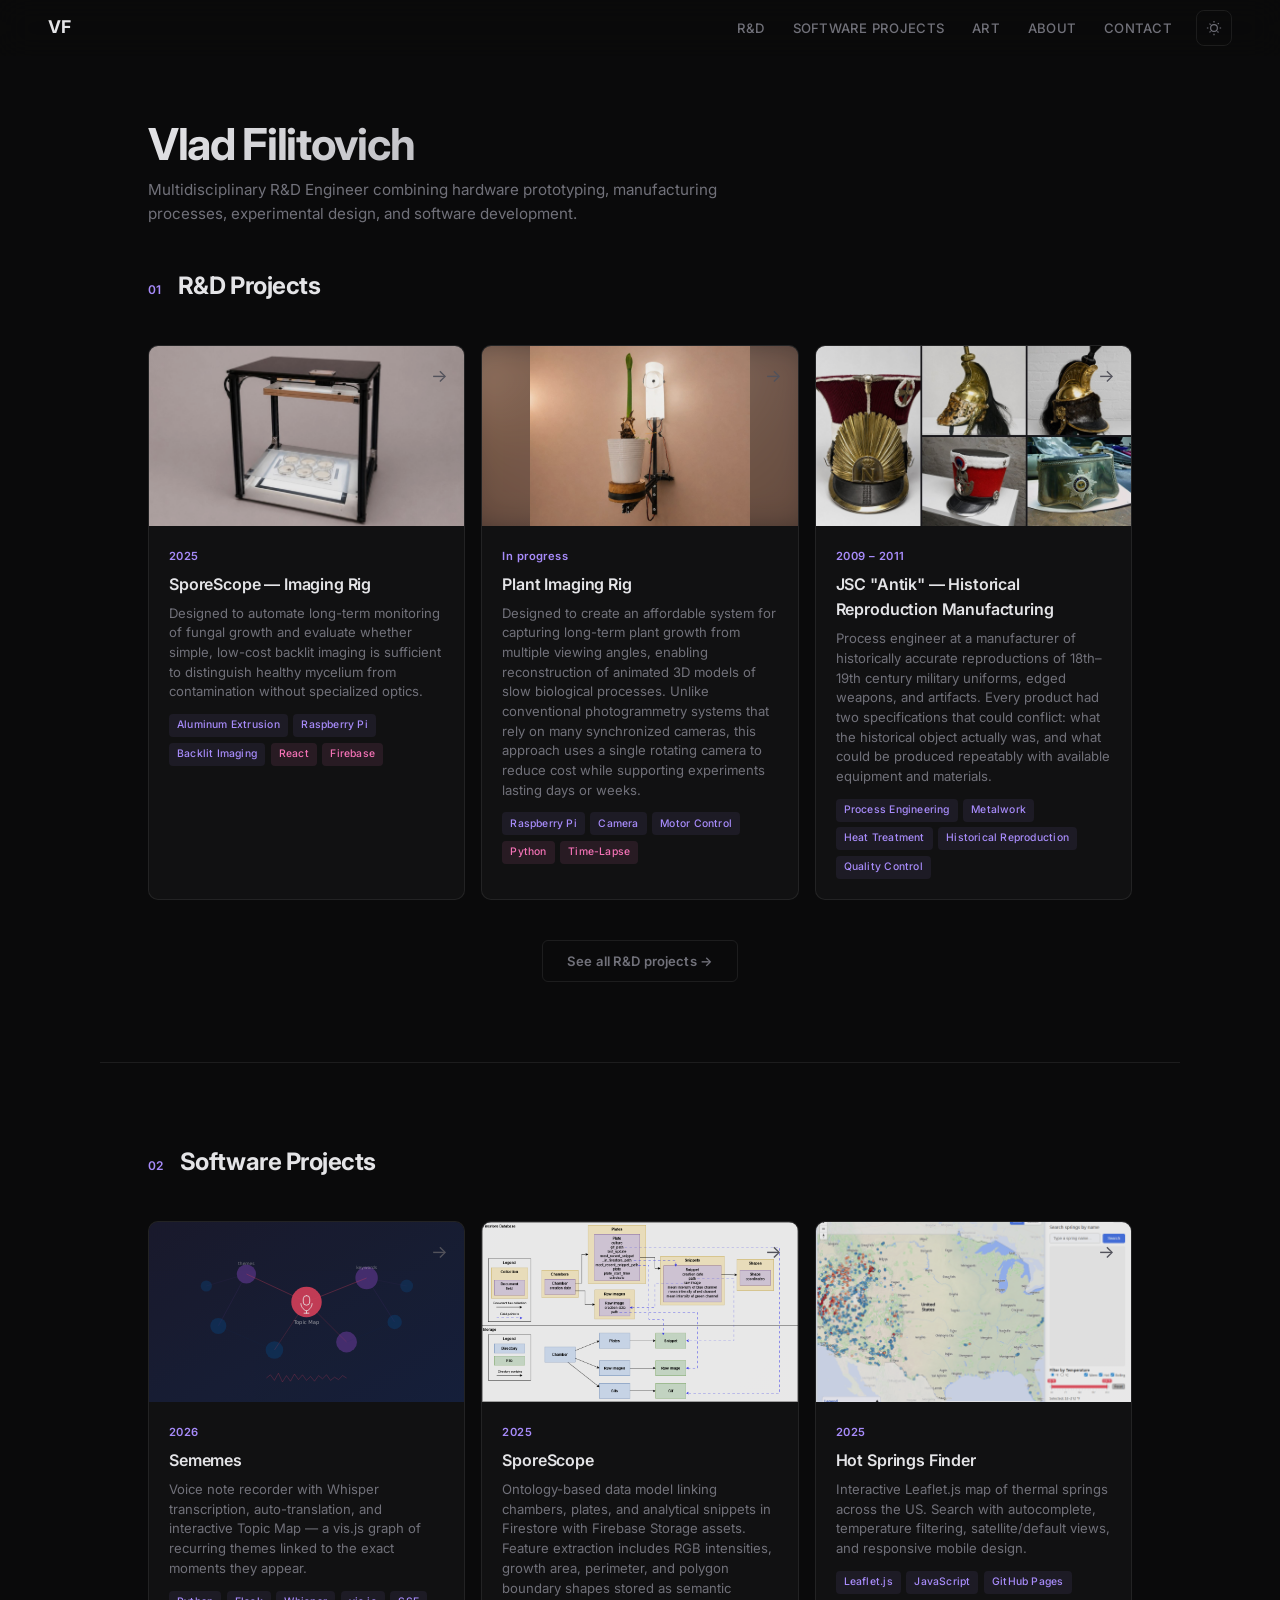
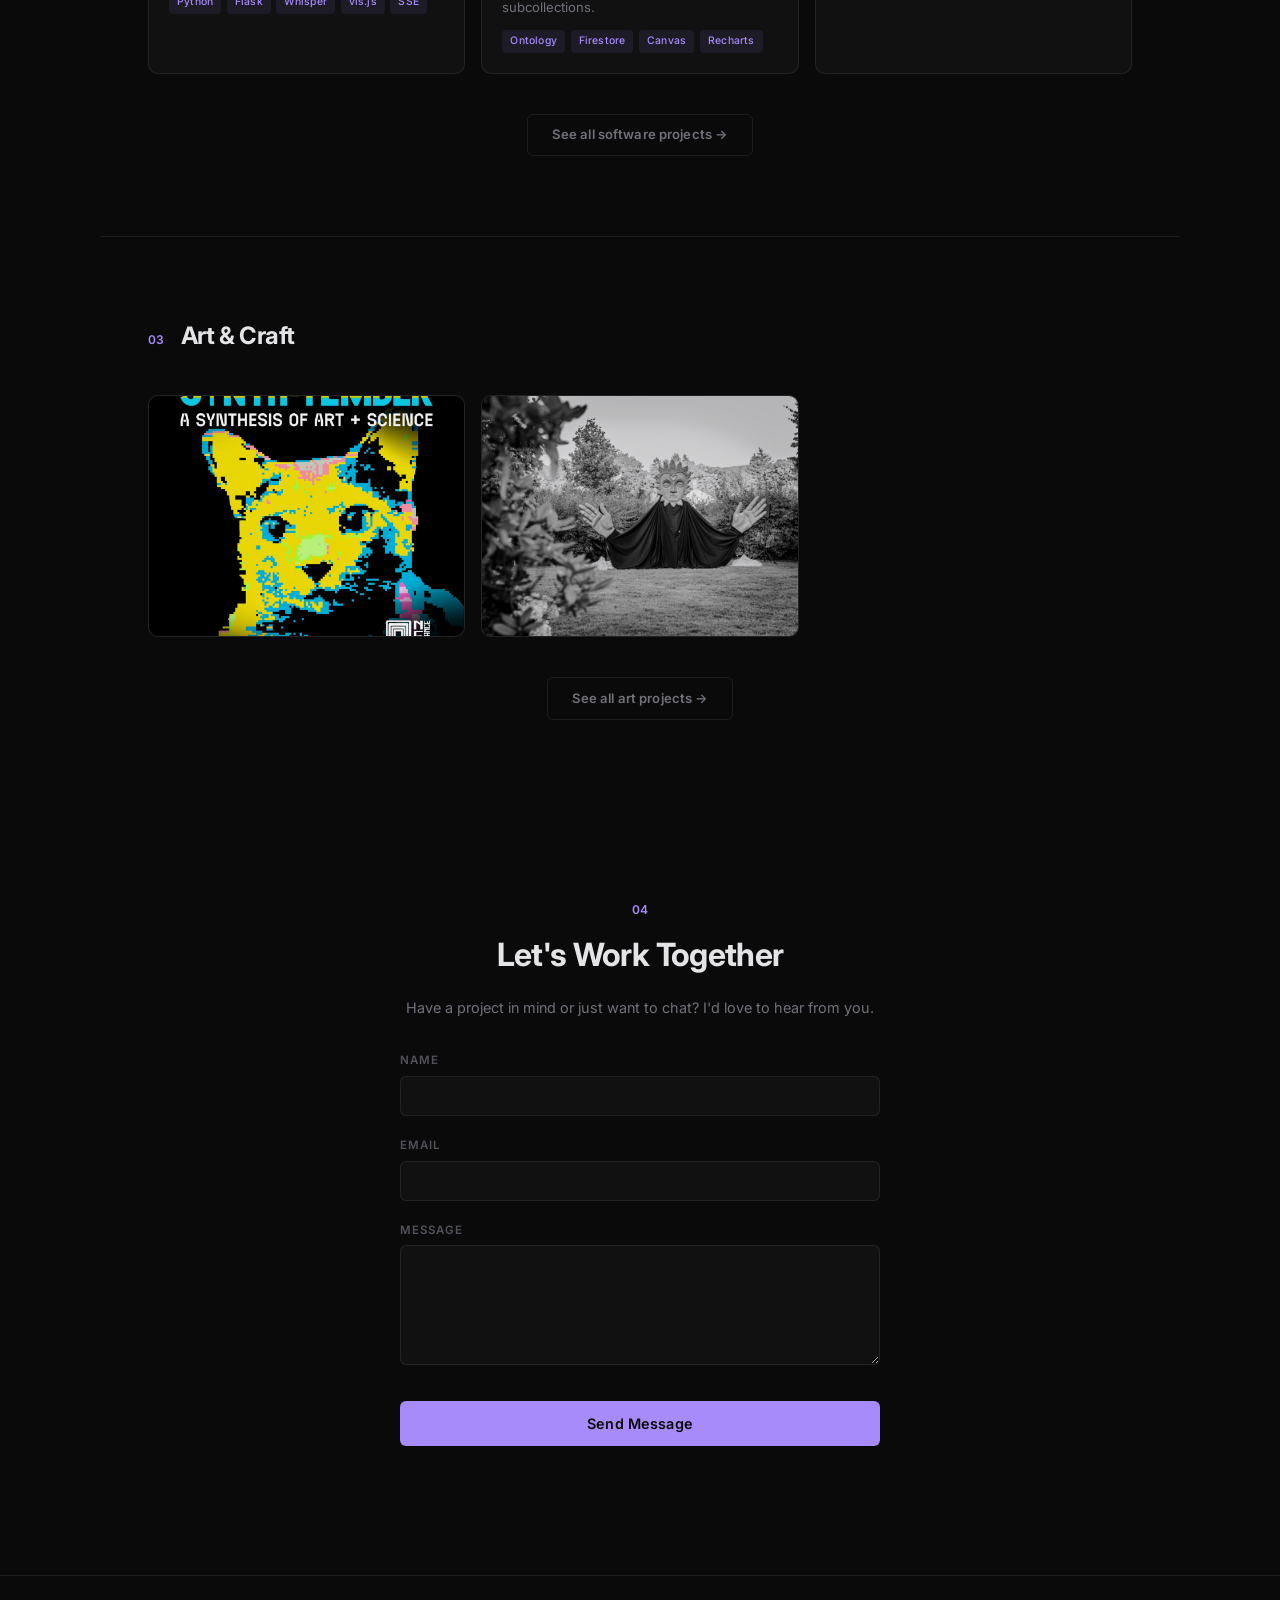
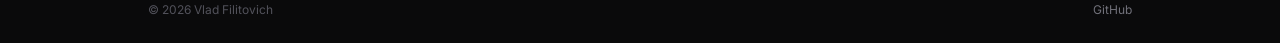
==== commit 31874695: "Retire the 90s theme and replace the home page hero Remove the web1 "90s" toggle from every page: th" ====
--- a/index.html
+++ b/index.html
@@ -5,7 +5,6 @@
   <meta name="viewport" content="width=device-width, initial-scale=1.0">
   <title>Vlad Filitovich — Portfolio</title>
   <link rel="stylesheet" href="styles.css">
-  <link rel="stylesheet" href="web1.css">
   <link rel="preconnect" href="https://fonts.googleapis.com">
   <link rel="preconnect" href="https://fonts.gstatic.com" crossorigin>
   <link href="https://fonts.googleapis.com/css2?family=Inter:wght@300;400;500;600;700&display=swap" rel="stylesheet">
@@ -21,7 +20,7 @@
     <div class="nav__right">
       <ul class="nav__links" id="navLinks">
         <li><a href="rd.html">R&amp;D</a></li>
-        <li><a href="#projects">Software Projects</a></li>
+        <li><a href="software.html">Software Projects</a></li>
         <li><a href="art.html">Art</a></li>
         <li><a href="about.html">About</a></li>
         <li><a href="#contact">Contact</a></li>
@@ -30,275 +29,164 @@
         <svg class="theme-toggle__icon theme-toggle__icon--sun" viewBox="0 0 24 24" fill="none" stroke="currentColor" stroke-width="1.5"><circle cx="12" cy="12" r="4.5"/><path d="M12 2.5v2m0 15v2m-9.5-9.5h2m15 0h2m-3.04-6.46-1.42 1.42M7.46 16.54l-1.42 1.42m0-11.88 1.42 1.42m9.08 9.08 1.42 1.42"/></svg>
         <svg class="theme-toggle__icon theme-toggle__icon--moon" viewBox="0 0 24 24" fill="none" stroke="currentColor" stroke-width="1.5"><path d="M21.752 15.002A9.718 9.718 0 0 1 18 15.75 9.75 9.75 0 0 1 8.25 6c0-1.33.266-2.597.748-3.752A9.753 9.753 0 0 0 3 11.25 9.75 9.75 0 0 0 12.75 21a9.753 9.753 0 0 0 9.002-5.998Z"/></svg>
       </button>
-      <button class="web1-toggle" id="web1Toggle" aria-label="Toggle 90s mode">90s</button>
     </div>
   </nav>
 
-  <!-- HERO -->
-  <header class="hero" id="hero">
-    <div class="hero__content">
-      <p class="hero__greeting reveal">Hi, I'm</p>
-      <h1 class="hero__name reveal">Vlad Filitovich</h1>
-      <marquee class="hero__marquee web1-only" scrollamount="4">~ Welcome to my Personal Homepage! ~</marquee>
-      <p class="hero__tagline reveal">Multidisciplinary R&amp;D Engineer combining hardware prototyping, manufacturing processes, experimental design, and software development.</p>
-      <div class="hero__cta reveal">
-        <a href="#projects" class="btn btn--primary">View Work</a>
-        <a href="#contact" class="btn btn--outline">Get in Touch</a>
-      </div>
-    </div>
-    <div class="hero__scroll-hint">
-      <span>scroll</span>
-      <div class="hero__scroll-line"></div>
-    </div>
-  </header>
-
-  <div class="under-construction web1-only">** This site is under construction! Check back soon for updates! **</div>
-  <hr class="web1-hr web1-only">
-
   <!-- PROJECTS -->
-  <section class="section projects" id="projects">
+  <section class="section section--top projects" id="work">
+    <div class="section__intro reveal">
+      <h1 class="section__name">Vlad Filitovich</h1>
+      <p class="section__lead">Multidisciplinary R&amp;D Engineer combining hardware prototyping, manufacturing processes, experimental design, and software development.</p>
+    </div>
+
     <div class="section__header reveal">
       <span class="section__label">01</span>
+      <h2 class="section__title">R&amp;D Projects</h2>
+    </div>
+
+    <div class="projects__grid reveal">
+
+        <a href="#" class="card" data-project="sporescope-rig">
+          <div class="card__img">
+            <img src="assets/rd/sporescope-rig/rig-wide.jpg" alt="SporeScope imaging rig" loading="lazy">
+          </div>
+          <div class="card__body">
+            <span class="card__year">2025</span>
+            <h4 class="card__title">SporeScope — Imaging Rig</h4>
+            <p class="card__desc">Designed to automate long-term monitoring of fungal growth and evaluate whether simple, low-cost backlit imaging is sufficient to distinguish healthy mycelium from contamination without specialized optics.</p>
+            <div class="card__tags">
+              <span>Aluminum Extrusion</span><span>Raspberry Pi</span><span>Backlit Imaging</span><span class="tag--sw">React</span><span class="tag--sw">Firebase</span>
+            </div>
+          </div>
+          <div class="card__arrow">&rarr;</div>
+        </a>
+
+        <a href="#" class="card" data-project="plant-rig">
+          <div class="card__img card__img--fit" style="--thumb: url('assets/rd/plant-rig/rig-wide.jpg')">
+            <img src="assets/rd/plant-rig/rig-wide.jpg" alt="Wall-mounted plant imaging rig" loading="lazy">
+          </div>
+          <div class="card__body">
+            <span class="card__year">In progress</span>
+            <h4 class="card__title">Plant Imaging Rig</h4>
+            <p class="card__desc">Designed to create an affordable system for capturing long-term plant growth from multiple viewing angles, enabling reconstruction of animated 3D models of slow biological processes. Unlike conventional photogrammetry systems that rely on many synchronized cameras, this approach uses a single rotating camera to reduce cost while supporting experiments lasting days or weeks.</p>
+            <div class="card__tags">
+              <span>Raspberry Pi</span><span>Camera</span><span>Motor Control</span><span class="tag--sw">Python</span><span class="tag--sw">Time-Lapse</span>
+            </div>
+          </div>
+          <div class="card__arrow">&rarr;</div>
+        </a>
+
+        <a href="#" class="card" data-project="helmet">
+          <div class="card__img">
+            <img src="assets/art/helmet-collage.jpg" alt="Reproduction czapka, dragoon helmets and shako" loading="lazy">
+          </div>
+          <div class="card__body">
+            <span class="card__year">2009 – 2011</span>
+            <h4 class="card__title">JSC &quot;Antik&quot; — Historical Reproduction Manufacturing</h4>
+            <p class="card__desc">Process engineer at a manufacturer of historically accurate reproductions of 18th–19th century military uniforms, edged weapons, and artifacts. Every product had two specifications that could conflict: what the historical object actually was, and what could be produced repeatably with available equipment and materials.</p>
+            <div class="card__tags">
+              <span>Process Engineering</span><span>Metalwork</span><span>Heat Treatment</span><span>Historical Reproduction</span><span>Quality Control</span>
+            </div>
+          </div>
+          <div class="card__arrow">&rarr;</div>
+        </a>
+
+    </div>
+
+    <div class="section__more reveal">
+      <a href="rd.html" class="btn btn--outline">See all R&amp;D projects &rarr;</a>
+    </div>
+  </section>
+
+  <section class="section section--divided projects" id="projects">
+    <div class="section__header reveal">
+      <span class="section__label">02</span>
       <h2 class="section__title">Software Projects</h2>
     </div>
 
     <div class="projects__grid reveal">
 
-      <a href="#" class="card" data-project="sememes">
-        <div class="card__img">
-          <img src="assets/sememe/thumbnail.svg" alt="Sememes" loading="lazy">
-        </div>
-        <div class="card__body">
-          <span class="card__year">2026</span>
-          <h4 class="card__title">Sememes</h4>
-          <p class="card__desc">Voice note recorder with Whisper transcription, auto-translation, and interactive Topic Map — a vis.js graph of recurring themes linked to the exact moments they appear.</p>
-          <div class="card__tags">
-            <span>Python</span><span>Flask</span><span>Whisper</span><span>vis.js</span><span>SSE</span>
-          </div>
-        </div>
-        <div class="card__arrow">&rarr;</div>
-      </a>
-
-      <a href="#" class="card" data-project="sporescope">
-        <div class="card__img">
-          <img src="assets/sporescope/data-model.png" alt="SporeScope Data Model" loading="lazy">
-        </div>
-        <div class="card__body">
-          <span class="card__year">2025</span>
-          <h4 class="card__title">SporeScope</h4>
-          <p class="card__desc">Ontology-based data model linking chambers, plates, and analytical snippets in Firestore with Firebase Storage assets. Feature extraction includes RGB intensities, growth area, perimeter, and polygon boundary shapes stored as semantic subcollections.</p>
-          <div class="card__tags">
-            <span>Ontology</span><span>Firestore</span><span>Canvas</span><span>Recharts</span>
-          </div>
-        </div>
-        <div class="card__arrow">&rarr;</div>
-      </a>
-
-      <a href="#" class="card" data-project="hot-springs">
-        <div class="card__img">
-          <img src="assets/hot-springs-finder/thumbnail.png" alt="Hot Springs Finder" loading="lazy">
-        </div>
-        <div class="card__body">
-          <span class="card__year">2025</span>
-          <h4 class="card__title">Hot Springs Finder</h4>
-          <p class="card__desc">Interactive Leaflet.js map of thermal springs across the US. Search with autocomplete, temperature filtering, satellite/default views, and responsive mobile design.</p>
-          <div class="card__tags">
-            <span>Leaflet.js</span><span>JavaScript</span><span>GitHub Pages</span>
-          </div>
-        </div>
-        <div class="card__arrow">&rarr;</div>
-      </a>
-
-      <a href="#" class="card" data-project="musictutor">
-        <div class="card__img">
-          <img src="assets/musictutor/instance-graph.png" alt="MusicTutor Instance Graph" loading="lazy">
-        </div>
-        <div class="card__body">
-          <span class="card__year">2025</span>
-          <h4 class="card__title">MusicTutor</h4>
-          <p class="card__desc">RDF/OWL ontology modeling curriculum structure, temporal participation, and conversational interaction. Apache Jena Fuseki triple store with SPARQL querying via Node/Express API.</p>
-          <div class="card__tags">
-            <span>RDF/OWL</span><span>Fuseki</span><span>SPARQL</span><span>Node.js</span>
-          </div>
-        </div>
-        <div class="card__arrow">&rarr;</div>
-      </a>
-
-      <a href="#" class="card" data-project="bio-chart">
-        <div class="card__img">
-          <img src="assets/bio-chart/thumbnail.png" alt="Bio Chart" loading="lazy">
-        </div>
-        <div class="card__body">
-          <span class="card__year">2023</span>
-          <h4 class="card__title">Bio Chart</h4>
-          <p class="card__desc">Microcontroller-driven sensor data pipeline — collects, processes, and visualizes biological growth data. Multi-stage image analysis with RGB extraction and interactive web dashboard.</p>
-          <div class="card__tags">
-            <span>React</span><span>TypeScript</span><span>Firebase</span><span>Python</span><span>AWS EC2</span>
-          </div>
-        </div>
-        <div class="card__arrow">&rarr;</div>
-      </a>
-
-      <a href="#" class="card" data-project="language-for-kids">
-        <div class="card__img">
-          <img src="assets/language-for-kids/thumbnail.png" alt="Language for Kids" loading="lazy">
-        </div>
-        <div class="card__body">
-          <span class="card__year">2022</span>
-          <h4 class="card__title">Language for Kids</h4>
-          <p class="card__desc">Web-based game hub making language learning fun for children. Collaborative UI design with a graphic designer — responsive layouts, game carousel, login/registration, and progress tracking.</p>
-          <div class="card__tags">
-            <span>JavaScript</span><span>Figma</span><span>Responsive</span><span>Firebase</span>
-          </div>
-        </div>
-        <div class="card__arrow">&rarr;</div>
-      </a>
-
-      <a href="#" class="card" data-project="covid-dashboard">
-        <div class="card__img">
-          <img src="assets/covid-dashboard/thumbnail.png" alt="Covid Dashboard" loading="lazy">
-        </div>
-        <div class="card__body">
-          <span class="card__year">2021</span>
-          <h4 class="card__title">Covid Dashboard</h4>
-          <p class="card__desc">SPA with MVC architecture tracking pandemic data. Interactive Mapbox map and D3.js charts with data from Johns Hopkins CSSE.</p>
-          <div class="card__tags">
-            <span>D3.js</span><span>Mapbox</span><span>Webpack</span><span>MVC</span>
-          </div>
-        </div>
-        <div class="card__arrow">&rarr;</div>
-      </a>
-
-      <a href="#" class="card" data-project="medart">
-        <div class="card__img">
-          <img src="assets/medart-endodontics/thumbnail.png" alt="MedArt Endodontics" loading="lazy">
-        </div>
-        <div class="card__body">
-          <span class="card__year">2021</span>
-          <h4 class="card__title">MedArt Endodontics</h4>
-          <p class="card__desc">Professional dental clinic website with appointment booking and service showcase.</p>
-          <div class="card__tags">
-            <span>HTML/CSS</span><span>JavaScript</span>
-          </div>
-        </div>
-        <div class="card__arrow">&rarr;</div>
-      </a>
-
-      <a href="#" class="card" data-project="bh-healthcare">
-        <div class="card__img">
-          <img src="assets/bh-healthcare/thumbnail.png" alt="BH Healthcare" loading="lazy">
-        </div>
-        <div class="card__body">
-          <span class="card__year">2020</span>
-          <h4 class="card__title">BH Healthcare</h4>
-          <p class="card__desc">Company site for a home health care provider in MA. Application forms with Formik/Yup, email via EmailJS, search with Fuse.js, multilingual support, and Google Apps Script automation for internal workflows.</p>
-          <div class="card__tags">
-            <span>React</span><span>Bootstrap</span><span>Formik</span><span>Fuse.js</span><span>Apps Script</span>
-          </div>
-        </div>
-        <div class="card__arrow">&rarr;</div>
-      </a>
-
-      <a href="#" class="card" data-project="gem-puzzle">
-        <div class="card__img">
-          <img src="assets/gem-puzzle/thumbnail.svg" alt="Gem Puzzle" loading="lazy">
-        </div>
-        <div class="card__body">
-          <span class="card__year">2021</span>
-          <h4 class="card__title">Gem Puzzle</h4>
-          <p class="card__desc">Classic sliding tile puzzle game with smooth animations and move counter.</p>
-          <div class="card__tags">
-            <span>JavaScript</span><span>CSS3</span>
-          </div>
-        </div>
-        <div class="card__arrow">&rarr;</div>
-      </a>
-
-      <a href="#" class="card" data-project="english-cards">
-        <div class="card__img">
-          <img src="assets/english-cards/thumbnail.svg" alt="English Cards" loading="lazy">
-        </div>
-        <div class="card__body">
-          <span class="card__year">2021</span>
-          <h4 class="card__title">English Cards</h4>
-          <p class="card__desc">Flashcard-based vocabulary learning app with flip animations and category selection.</p>
-          <div class="card__tags">
-            <span>JavaScript</span><span>CSS Animations</span>
-          </div>
-        </div>
-        <div class="card__arrow">&rarr;</div>
-      </a>
-
-      <a href="#" class="card" data-project="memoji">
-        <div class="card__img">
-          <img src="assets/memoji/thumbnail.png" alt="Memoji Game" loading="lazy">
-        </div>
-        <div class="card__body">
-          <span class="card__year">2020</span>
-          <h4 class="card__title">Memoji</h4>
-          <p class="card__desc">Memory card game — Coursera Front-End capstone. Flip animations, visual feedback, modular game logic, and cross-device responsive design.</p>
-          <div class="card__tags">
-            <span>HTML5</span><span>CSS3</span><span>ES6+</span>
-          </div>
-        </div>
-        <div class="card__arrow">&rarr;</div>
-      </a>
-
-      <a href="#" class="card" data-project="calculator">
-        <div class="card__img">
-          <img src="assets/calculator/thumbnail.svg" alt="Calculator" loading="lazy">
-        </div>
-        <div class="card__body">
-          <span class="card__year">2020</span>
-          <h4 class="card__title">Calculator</h4>
-          <p class="card__desc">Functional calculator app with keyboard support and clean UI.</p>
-          <div class="card__tags">
-            <span>JavaScript</span><span>HTML/CSS</span>
-          </div>
-        </div>
-        <div class="card__arrow">&rarr;</div>
-      </a>
-
-      <a href="#" class="card" data-project="virtual-keyboard">
-        <div class="card__img">
-          <img src="assets/virtual-keyboard/thumbnail.svg" alt="Virtual Keyboard" loading="lazy">
-        </div>
-        <div class="card__body">
-          <span class="card__year">2020</span>
-          <h4 class="card__title">Virtual Keyboard</h4>
-          <p class="card__desc">On-screen virtual keyboard with multilingual support and key press animations.</p>
-          <div class="card__tags">
-            <span>JavaScript</span><span>DOM Events</span>
-          </div>
-        </div>
-        <div class="card__arrow">&rarr;</div>
-      </a>
-
-      <a href="#" class="card" data-project="more-projects">
-        <div class="card__img">
-          <img src="assets/more-projects/thumbnail.svg" alt="More Projects" loading="lazy">
-        </div>
-        <div class="card__body">
-          <span class="card__year">Various</span>
-          <h4 class="card__title">More Projects</h4>
-          <p class="card__desc">MusicTutor (React Native + OpenAI), Ziz (Flask accounting), Budget Math (React/TS), Timely-Notify (FastAPI + Leaflet)</p>
-          <div class="card__tags">
-            <span>React Native</span><span>Flask</span><span>FastAPI</span><span>TypeScript</span>
-          </div>
-        </div>
-        <div class="card__arrow">&rarr;</div>
-      </a>
-
-    </div>
-
-</section>
-
-  <hr class="web1-hr web1-only">
+        <a href="#" class="card" data-project="sememes">
+          <div class="card__img">
+            <img src="assets/sememe/thumbnail.svg" alt="Sememes" loading="lazy">
+          </div>
+          <div class="card__body">
+            <span class="card__year">2026</span>
+            <h4 class="card__title">Sememes</h4>
+            <p class="card__desc">Voice note recorder with Whisper transcription, auto-translation, and interactive Topic Map — a vis.js graph of recurring themes linked to the exact moments they appear.</p>
+            <div class="card__tags">
+              <span>Python</span><span>Flask</span><span>Whisper</span><span>vis.js</span><span>SSE</span>
+            </div>
+          </div>
+          <div class="card__arrow">&rarr;</div>
+        </a>
+
+        <a href="#" class="card" data-project="sporescope">
+          <div class="card__img">
+            <img src="assets/sporescope/data-model.png" alt="SporeScope Data Model" loading="lazy">
+          </div>
+          <div class="card__body">
+            <span class="card__year">2025</span>
+            <h4 class="card__title">SporeScope</h4>
+            <p class="card__desc">Ontology-based data model linking chambers, plates, and analytical snippets in Firestore with Firebase Storage assets. Feature extraction includes RGB intensities, growth area, perimeter, and polygon boundary shapes stored as semantic subcollections.</p>
+            <div class="card__tags">
+              <span>Ontology</span><span>Firestore</span><span>Canvas</span><span>Recharts</span>
+            </div>
+          </div>
+          <div class="card__arrow">&rarr;</div>
+        </a>
+
+        <a href="#" class="card" data-project="hot-springs">
+          <div class="card__img">
+            <img src="assets/hot-springs-finder/thumbnail.png" alt="Hot Springs Finder" loading="lazy">
+          </div>
+          <div class="card__body">
+            <span class="card__year">2025</span>
+            <h4 class="card__title">Hot Springs Finder</h4>
+            <p class="card__desc">Interactive Leaflet.js map of thermal springs across the US. Search with autocomplete, temperature filtering, satellite/default views, and responsive mobile design.</p>
+            <div class="card__tags">
+              <span>Leaflet.js</span><span>JavaScript</span><span>GitHub Pages</span>
+            </div>
+          </div>
+          <div class="card__arrow">&rarr;</div>
+        </a>
+
+    </div>
+
+    <div class="section__more reveal">
+      <a href="software.html" class="btn btn--outline">See all software projects &rarr;</a>
+    </div>
+  </section>
+
+  <section class="section section--divided projects">
+    <div class="section__header reveal">
+      <span class="section__label">03</span>
+      <h2 class="section__title">Art &amp; Craft</h2>
+    </div>
+
+    <div class="gallery__grid reveal">
+
+        <a href="#" class="gallery__item" data-project="synthtember" data-category="exhibition">
+          <img src="assets/art/synthtember.jpg" alt="Synth-tember: A Synthesis of Art + Science" loading="lazy">
+          <div class="gallery__caption"><strong>Synth-tember</strong><span>New Alliance Gallery · Sep 11 – Nov 13</span></div>
+        </a>
+
+        <a href="#" class="gallery__item" data-project="sun-figure" data-category="installation">
+          <img src="assets/art/wedding-backdrop.jpg" alt="Giant sun-faced puppet at a wedding ceremony" loading="lazy">
+          <div class="gallery__caption"><strong>Giant Puppet</strong><span>Wedding decoration · stage backdrop and curtain</span></div>
+        </a>
+
+    </div>
+
+    <div class="section__more reveal">
+      <a href="art.html" class="btn btn--outline">See all art projects &rarr;</a>
+    </div>
+  </section>
 
   <!-- CONTACT -->
   <section class="section contact" id="contact">
     <div class="contact__content reveal">
-      <span class="section__label">02</span>
+      <span class="section__label">04</span>
       <h2 class="section__title">Let's Work Together</h2>
       <p class="contact__text">Have a project in mind or just want to chat? I'd love to hear from you.</p>
       <form class="contact__form" id="contactForm">
@@ -327,8 +215,6 @@
       <div class="footer__links">
         <a href="https://github.com/llama-with-thumbs" target="_blank" rel="noopener">GitHub</a>
       </div>
-      <div class="footer__best-viewed web1-only">Best viewed in Netscape Navigator 4.0 at 800x600 resolution</div>
-      <div class="footer__counter web1-only">You are visitor #00847 since January 2026</div>
     </div>
   </footer>
 
--- a/styles.css
+++ b/styles.css
@@ -177,82 +177,6 @@
    HERO
    ═══════════════════════════════════════════ */
 
-.hero {
-  position: relative;
-  display: flex;
-  align-items: center;
-  min-height: 100vh;
-  min-height: 100dvh;
-  padding: 56px clamp(1.5rem, 4vw, 3rem) 0;
-}
-
-.hero__content {
-  max-width: var(--max-w);
-  width: 100%;
-  margin: 0 auto;
-}
-
-.hero__greeting {
-  font-size: 0.9rem;
-  font-weight: 500;
-  color: var(--accent);
-  letter-spacing: 0.06em;
-  text-transform: uppercase;
-  margin-bottom: 0.75rem;
-}
-
-.hero__name {
-  font-size: clamp(2.8rem, 8vw, 5.5rem);
-  font-weight: 700;
-  letter-spacing: -0.03em;
-  line-height: 1.05;
-  margin-bottom: 1rem;
-  background: linear-gradient(135deg, var(--text) 0%, var(--text-muted) 100%);
-  -webkit-background-clip: text;
-  -webkit-text-fill-color: transparent;
-  background-clip: text;
-}
-
-.hero__tagline {
-  font-size: clamp(1rem, 2.2vw, 1.25rem);
-  color: var(--text-muted);
-  max-width: 480px;
-  margin-bottom: 2rem;
-  line-height: 1.5;
-}
-
-.hero__cta {
-  display: flex;
-  gap: 0.75rem;
-}
-
-.hero__scroll-hint {
-  position: absolute;
-  bottom: 2rem;
-  left: 50%;
-  transform: translateX(-50%);
-  display: flex;
-  flex-direction: column;
-  align-items: center;
-  gap: 0.5rem;
-  color: var(--text-dim);
-  font-size: 0.65rem;
-  text-transform: uppercase;
-  letter-spacing: 0.15em;
-}
-
-.hero__scroll-line {
-  width: 1px;
-  height: 40px;
-  background: linear-gradient(to bottom, var(--text-dim), transparent);
-  animation: scrollPulse 2s ease-in-out infinite;
-}
-
-@keyframes scrollPulse {
-  0%, 100% { opacity: 0.3; }
-  50% { opacity: 1; }
-}
-
 /* ═══════════════════════════════════════════
    BUTTONS
    ═══════════════════════════════════════════ */
@@ -332,6 +256,34 @@
   letter-spacing: -0.02em;
 }
 
+/* "See all …" link under a teaser band on the home page */
+.section__more {
+  display: flex;
+  justify-content: center;
+  margin-top: 2.5rem;
+}
+
+/* Art teaser on the home page. The Art page itself lays these out as masonry
+   (.gallery__grid uses `columns`), which is right there but reads as ragged
+   next to the even card rows above it — so on the home page only, the same
+   tiles become a matching grid with a fixed image height. Scoped to
+   .section.projects, a wrapper the Art page never uses. */
+.section.projects .gallery__grid {
+  columns: auto;
+  display: grid;
+  grid-template-columns: repeat(auto-fill, minmax(280px, 1fr));
+  gap: 1rem;
+}
+
+.section.projects .gallery__item {
+  margin: 0;
+}
+
+.section.projects .gallery__item img {
+  height: 240px;
+  object-fit: cover;
+}
+
 /* Heading plus a lead line, for pages that open straight into a section */
 .section__intro {
   margin-bottom: 2.5rem;
@@ -343,6 +295,25 @@
   font-size: 0.95rem;
   line-height: 1.6;
   color: var(--text-muted);
+}
+
+/* Home page: the name line that replaced the full-height hero. Keeps the
+   hero's gradient treatment at a size that doesn't push the work below. */
+.section__name {
+  font-size: clamp(2rem, 4.5vw, 2.75rem);
+  font-weight: 700;
+  letter-spacing: -0.03em;
+  line-height: 1.1;
+  background: linear-gradient(135deg, var(--text) 0%, var(--text-muted) 100%);
+  -webkit-background-clip: text;
+  -webkit-text-fill-color: transparent;
+  background-clip: text;
+}
+
+/* Home page: hairline marking where one band of work ends and the next
+   begins, so R&D / Software / Art read as separate groups. */
+.section--divided {
+  border-top: 1px solid var(--border);
 }
 
 /* ═══════════════════════════════════════════
@@ -797,28 +768,6 @@
 [data-theme="light"] .theme-toggle__icon--moon {
   opacity: 1;
   transform: scale(1) rotate(0deg);
-}
-
-/* ── Web 1.0 Toggle Button ── */
-
-.web1-toggle {
-  padding: 0.3rem 0.6rem;
-  font-size: 0.7rem;
-  font-weight: 700;
-  font-family: 'Courier New', monospace;
-  color: var(--text-muted);
-  background: none;
-  border: 1px solid var(--border);
-  border-radius: 6px;
-  cursor: pointer;
-  transition: color 0.2s, border-color 0.2s, background 0.2s;
-  flex-shrink: 0;
-}
-
-.web1-toggle:hover {
-  color: var(--accent);
-  border-color: var(--border-hover);
-  background: var(--bg-card);
 }
 
 /* Smooth theme transition on body */
@@ -1302,12 +1251,6 @@
   opacity: 1;
   transform: translateY(0);
 }
-
-/* Stagger children in hero */
-.hero .reveal:nth-child(1) { transition-delay: 0.1s; }
-.hero .reveal:nth-child(2) { transition-delay: 0.2s; }
-.hero .reveal:nth-child(3) { transition-delay: 0.35s; }
-.hero .reveal:nth-child(4) { transition-delay: 0.5s; }
 
 /* ═══════════════════════════════════════════
    RESPONSIVE
@@ -1368,17 +1311,9 @@
     gap: 2rem;
   }
 
-  .hero__cta {
-    flex-direction: column;
-    align-items: flex-start;
-  }
 }
 
 @media (max-width: 480px) {
-  .hero__name {
-    font-size: 2.2rem;
-  }
-
   .section {
     padding: 3.5rem 1.25rem;
   }
@@ -1391,16 +1326,6 @@
 /* ═══════════════════════════════════════════
    ART GALLERY
    ═══════════════════════════════════════════ */
-
-.art-hero {
-  min-height: 60vh;
-  min-height: 60dvh;
-  padding-top: 8rem;
-}
-
-.art-hero .hero__content {
-  text-align: left;
-}
 
 .gallery {
   max-width: var(--max-w);
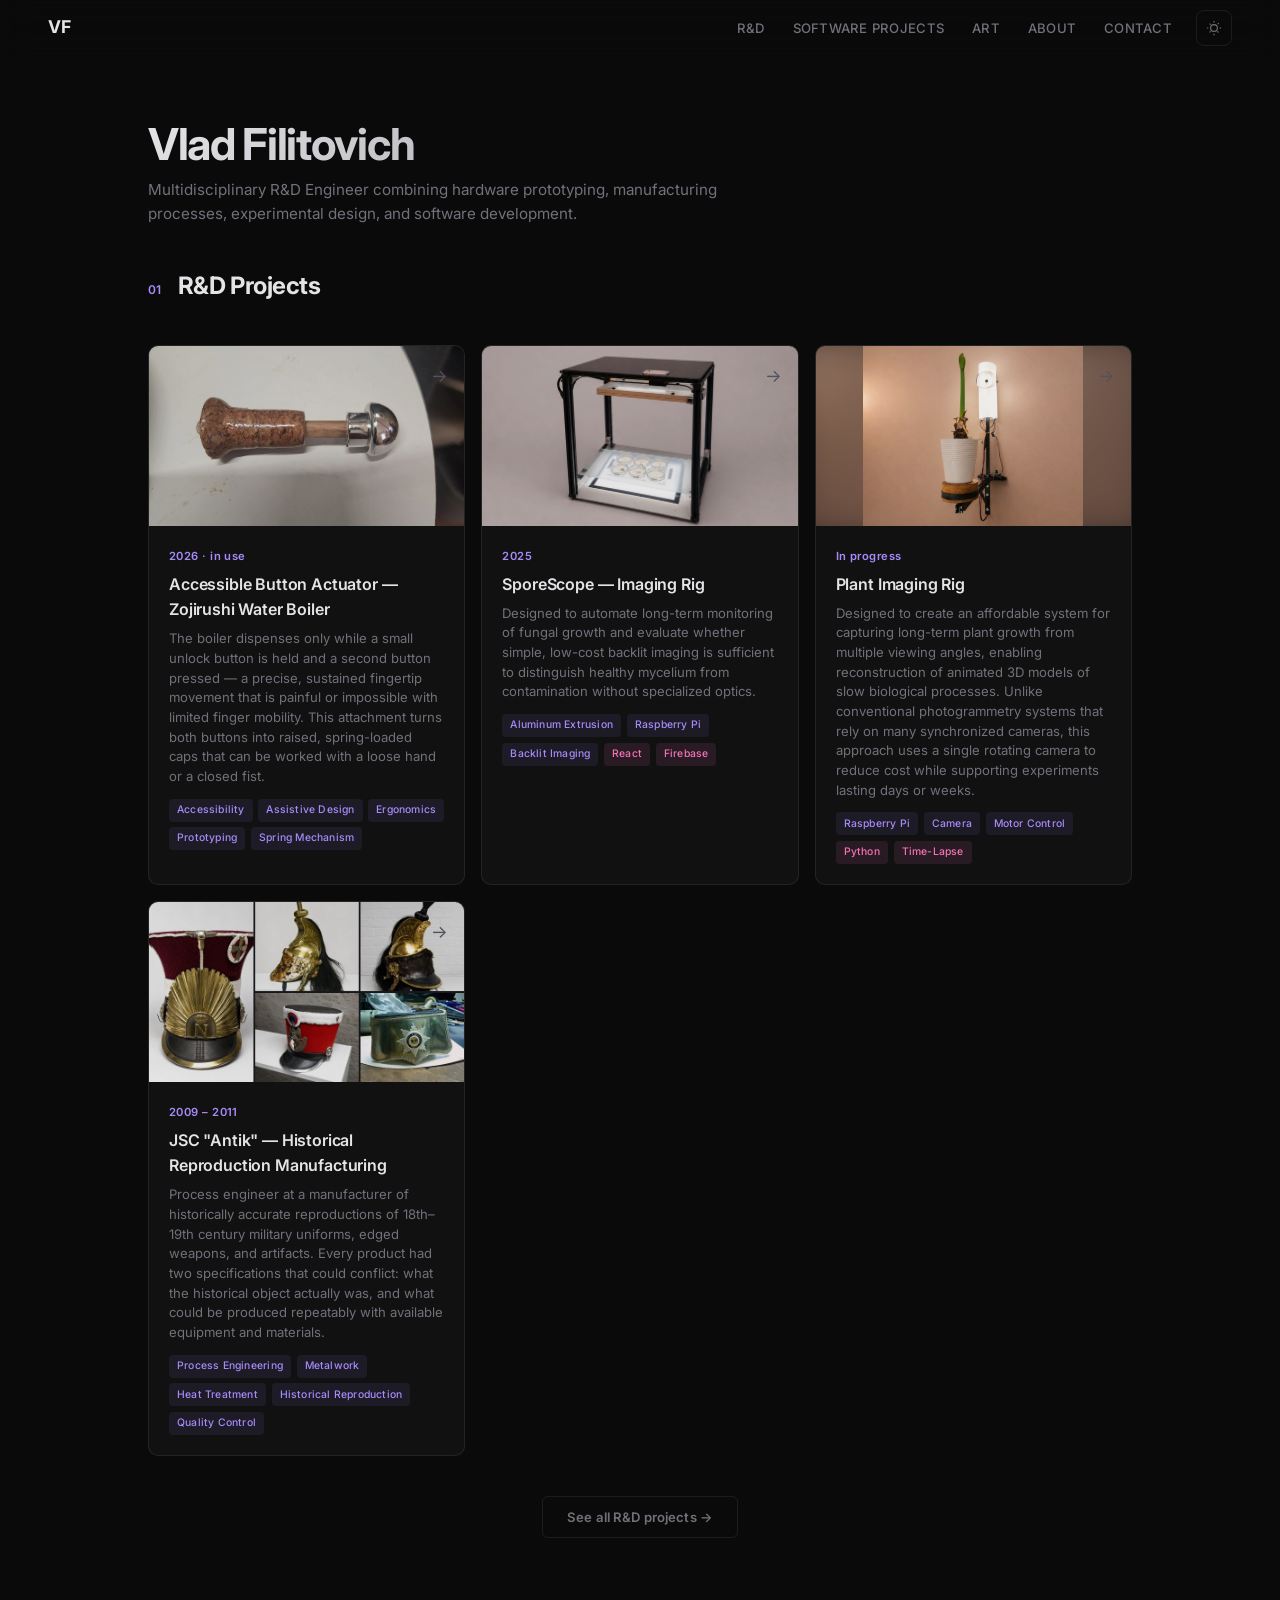
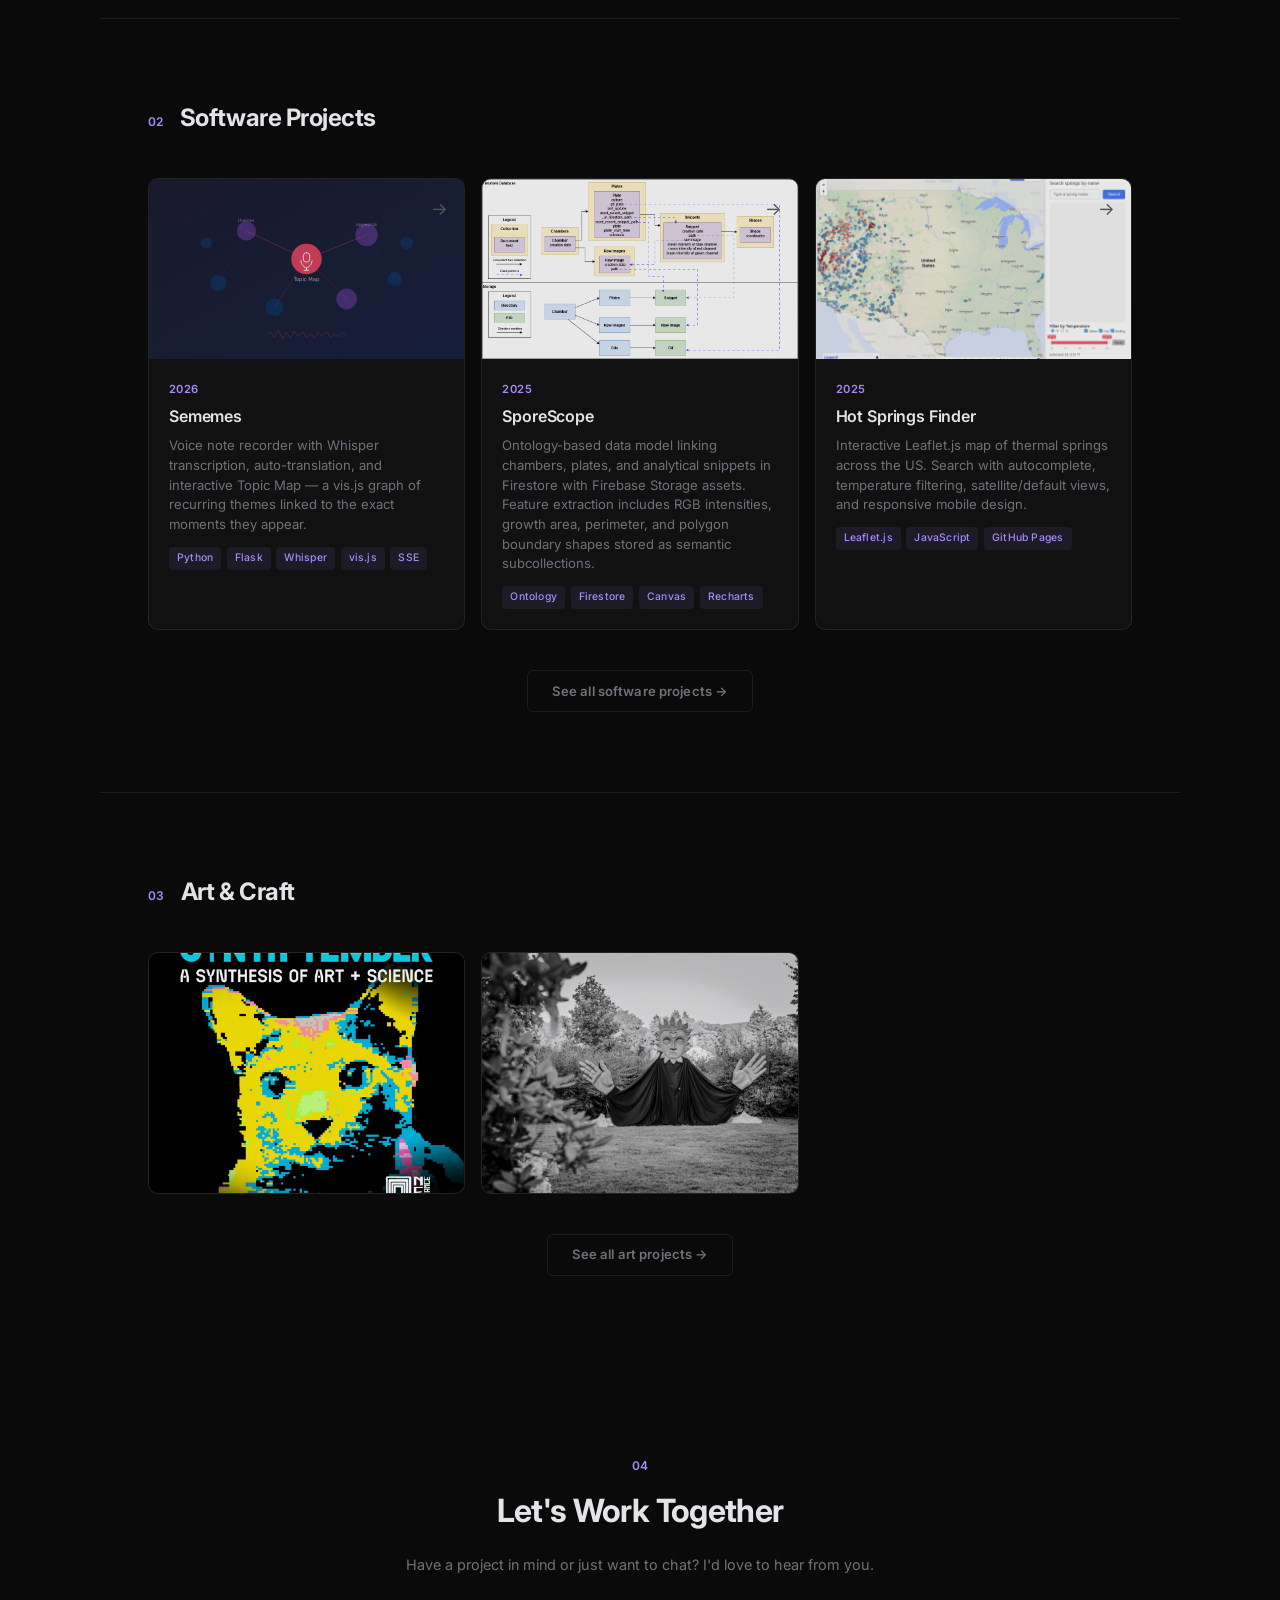
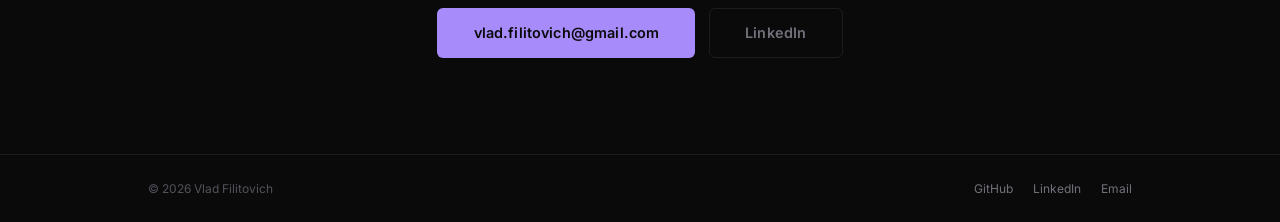
==== commit 4d75d2b1: "Add process engineering history, accessibility branch, direct contact Employment history on /rd.html" ====
--- a/index.html
+++ b/index.html
@@ -13,7 +13,7 @@
 
   <!-- NAV -->
   <nav class="nav" id="nav">
-    <a href="#" class="nav__logo">VF</a>
+    <a href="index.html" class="nav__logo">VF</a>
     <button class="nav__toggle" id="navToggle" aria-label="Toggle menu">
       <span></span><span></span><span></span>
     </button>
@@ -46,6 +46,21 @@
 
     <div class="projects__grid reveal">
 
+        <a href="#" class="card" data-project="kettle-actuator">
+          <div class="card__img">
+            <img src="assets/rd/kettle-actuator/assembled.jpg" alt="Spring-loaded actuator for a water boiler button" loading="lazy">
+          </div>
+          <div class="card__body">
+            <span class="card__year">2026 &middot; in use</span>
+            <h4 class="card__title">Accessible Button Actuator &mdash; Zojirushi Water Boiler</h4>
+            <p class="card__desc">The boiler dispenses only while a small unlock button is held and a second button pressed &mdash; a precise, sustained fingertip movement that is painful or impossible with limited finger mobility. This attachment turns both buttons into raised, spring-loaded caps that can be worked with a loose hand or a closed fist.</p>
+            <div class="card__tags">
+              <span>Accessibility</span><span>Assistive Design</span><span>Ergonomics</span><span>Prototyping</span><span>Spring Mechanism</span>
+            </div>
+          </div>
+          <div class="card__arrow">&rarr;</div>
+        </a>
+
         <a href="#" class="card" data-project="sporescope-rig">
           <div class="card__img">
             <img src="assets/rd/sporescope-rig/rig-wide.jpg" alt="SporeScope imaging rig" loading="lazy">
@@ -189,22 +204,10 @@
       <span class="section__label">04</span>
       <h2 class="section__title">Let's Work Together</h2>
       <p class="contact__text">Have a project in mind or just want to chat? I'd love to hear from you.</p>
-      <form class="contact__form" id="contactForm">
-        <div class="form__group">
-          <label for="fromName" class="form__label">Name</label>
-          <input type="text" id="fromName" name="from_name" class="form__input" required>
-        </div>
-        <div class="form__group">
-          <label for="fromEmail" class="form__label">Email</label>
-          <input type="email" id="fromEmail" name="from_email" class="form__input" required>
-        </div>
-        <div class="form__group">
-          <label for="message" class="form__label">Message</label>
-          <textarea id="message" name="message" class="form__input form__textarea" rows="5" required></textarea>
-        </div>
-        <button type="submit" class="btn btn--primary btn--lg form__submit">Send Message</button>
-        <p class="form__status" id="formStatus"></p>
-      </form>
+      <div class="contact__actions">
+        <a href="#" class="btn btn--primary btn--lg" data-mail="dmxhZC5maWxpdG92aWNoQGdtYWlsLmNvbQ==" data-mail-show rel="nofollow">Email me</a>
+        <a href="https://www.linkedin.com/in/vlad-filitovich/" target="_blank" rel="noopener" class="btn btn--outline btn--lg">LinkedIn</a>
+      </div>
     </div>
   </section>
 
@@ -214,6 +217,8 @@
       <span>&copy; 2026 Vlad Filitovich</span>
       <div class="footer__links">
         <a href="https://github.com/llama-with-thumbs" target="_blank" rel="noopener">GitHub</a>
+        <a href="https://www.linkedin.com/in/vlad-filitovich/" target="_blank" rel="noopener">LinkedIn</a>
+        <a href="#" data-mail="dmxhZC5maWxpdG92aWNoQGdtYWlsLmNvbQ==" rel="nofollow">Email</a>
       </div>
     </div>
   </footer>
@@ -237,7 +242,6 @@
     </div>
   </div>
 
-  <script src="https://cdn.jsdelivr.net/npm/@emailjs/browser@4/dist/email.min.js"></script>
   <script src="script.js"></script>
 </body>
 </html>
--- a/styles.css
+++ b/styles.css
@@ -611,75 +611,23 @@
   line-height: 1.6;
 }
 
-.contact__form {
-  text-align: left;
-}
-
-.form__group {
-  margin-bottom: 1.25rem;
-}
-
-.form__label {
-  display: block;
-  font-size: 0.72rem;
-  font-weight: 600;
-  text-transform: uppercase;
-  letter-spacing: 0.08em;
-  color: var(--text-dim);
-  margin-bottom: 0.4rem;
-}
-
-.form__input {
-  width: 100%;
-  padding: 0.65rem 0.85rem;
-  font-size: 0.88rem;
-  font-family: var(--font);
-  color: var(--text);
-  background: var(--bg-card);
-  border: 1px solid var(--border);
-  border-radius: 6px;
-  outline: none;
-  transition: border-color 0.25s var(--ease), background 0.25s var(--ease);
-}
-
-.form__input:focus {
-  border-color: var(--accent);
-  background: var(--bg-card-hover);
-}
-
-.form__input::placeholder {
-  color: var(--text-dim);
-}
-
-.form__textarea {
-  resize: vertical;
-  min-height: 120px;
-}
-
-.form__submit {
-  width: 100%;
+.contact__actions {
+  display: flex;
+  flex-wrap: wrap;
   justify-content: center;
+  gap: 0.85rem;
   margin-top: 0.5rem;
 }
 
-.form__submit:disabled {
-  opacity: 0.6;
-  cursor: not-allowed;
-  transform: none;
-}
-
-.form__status {
-  font-size: 0.82rem;
-  margin-top: 1rem;
-  min-height: 1.3em;
-}
-
-.form__status--success {
-  color: #4ade80;
-}
-
-.form__status--error {
-  color: #f87171;
+@media (max-width: 480px) {
+  .contact__actions {
+    flex-direction: column;
+    align-items: stretch;
+  }
+
+  .contact__actions .btn {
+    justify-content: center;
+  }
 }
 
 /* ═══════════════════════════════════════════
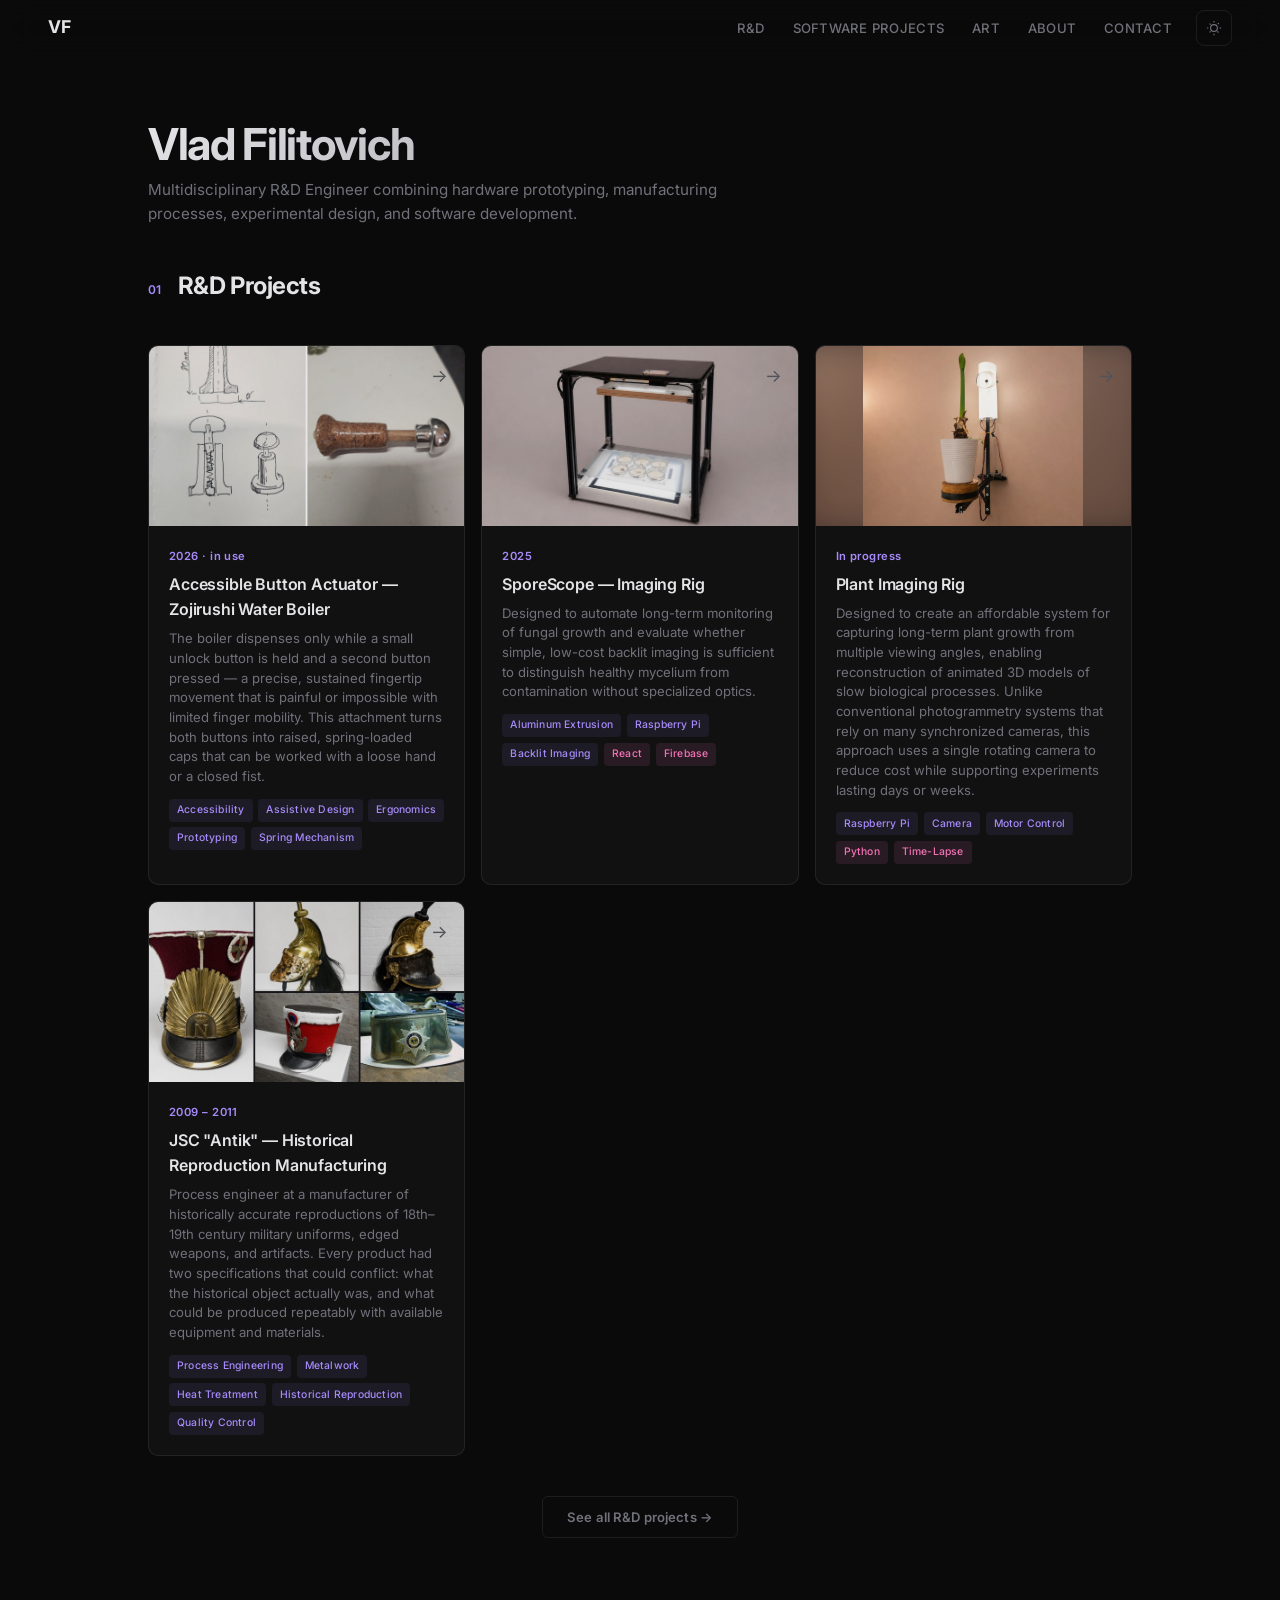
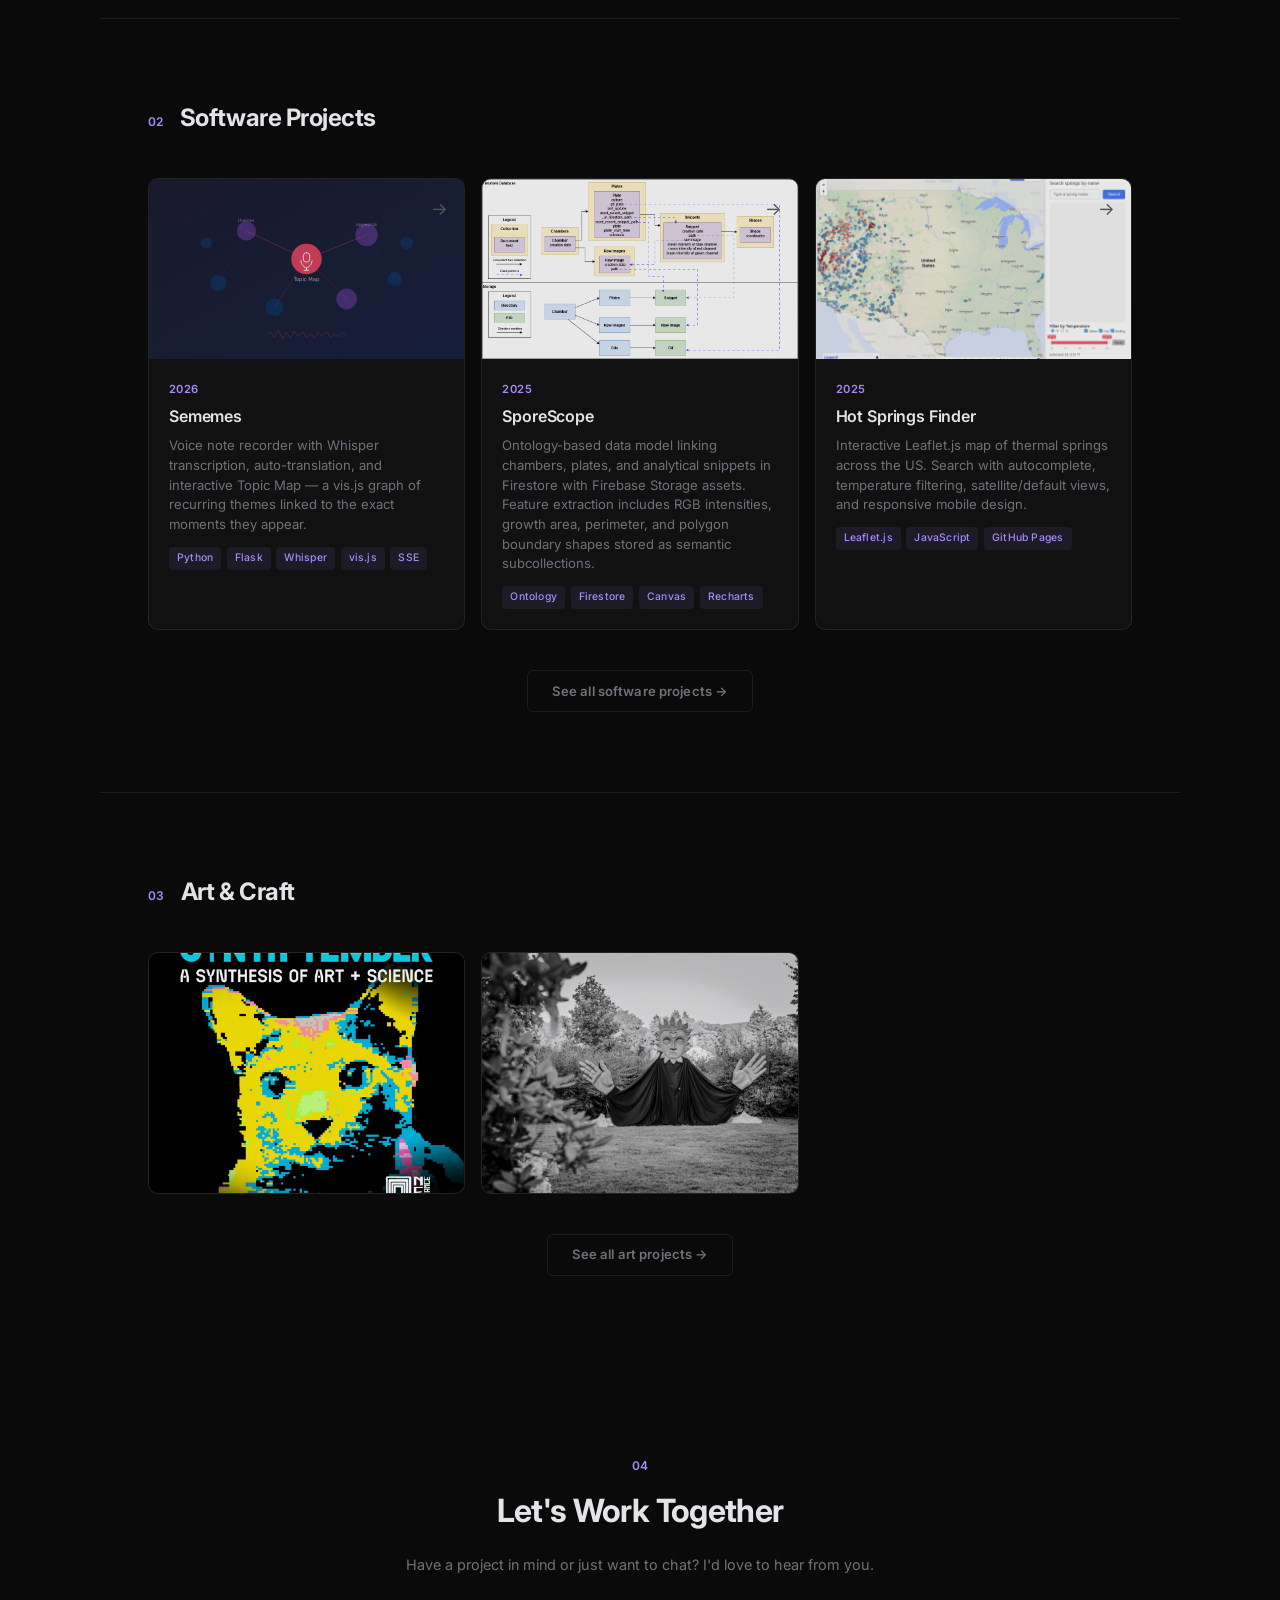
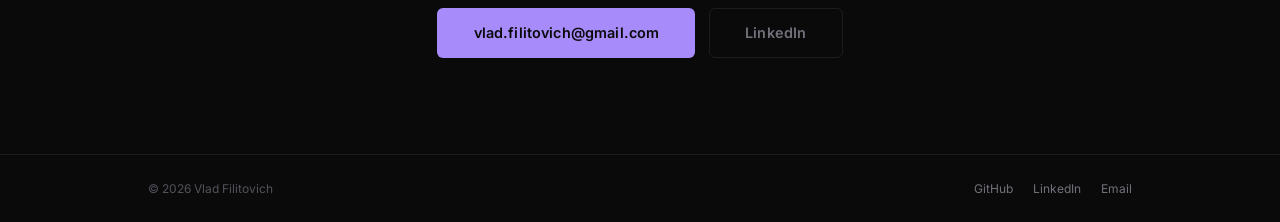
==== commit 6d8b9ed5: "Use real thumbnails, drop the category split, extend Shared Signal Give Diesel-Energo a photograph o" ====
--- a/index.html
+++ b/index.html
@@ -48,7 +48,7 @@
 
         <a href="#" class="card" data-project="kettle-actuator">
           <div class="card__img">
-            <img src="assets/rd/kettle-actuator/assembled.jpg" alt="Spring-loaded actuator for a water boiler button" loading="lazy">
+            <img src="assets/rd/kettle-actuator/collage.jpg" alt="Design sketches and the finished spring-loaded button actuator" loading="lazy">
           </div>
           <div class="card__body">
             <span class="card__year">2026 &middot; in use</span>
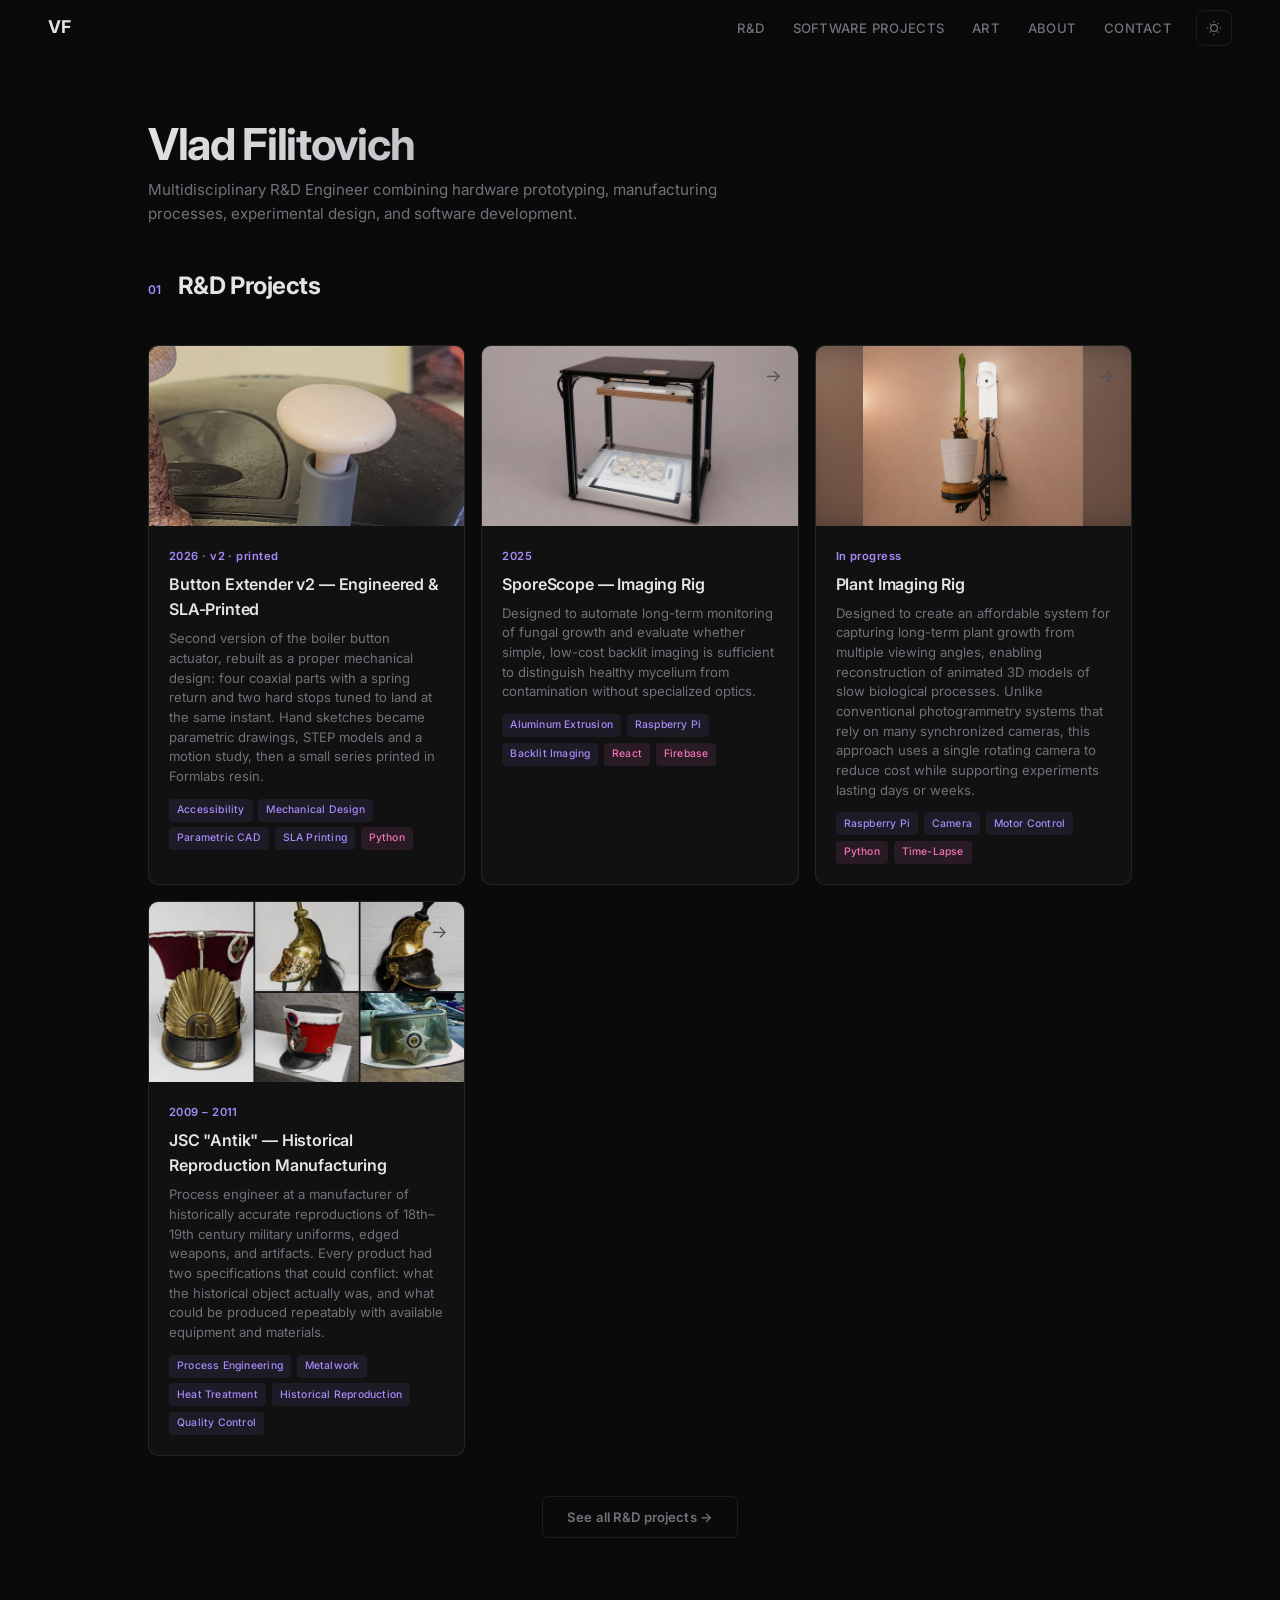
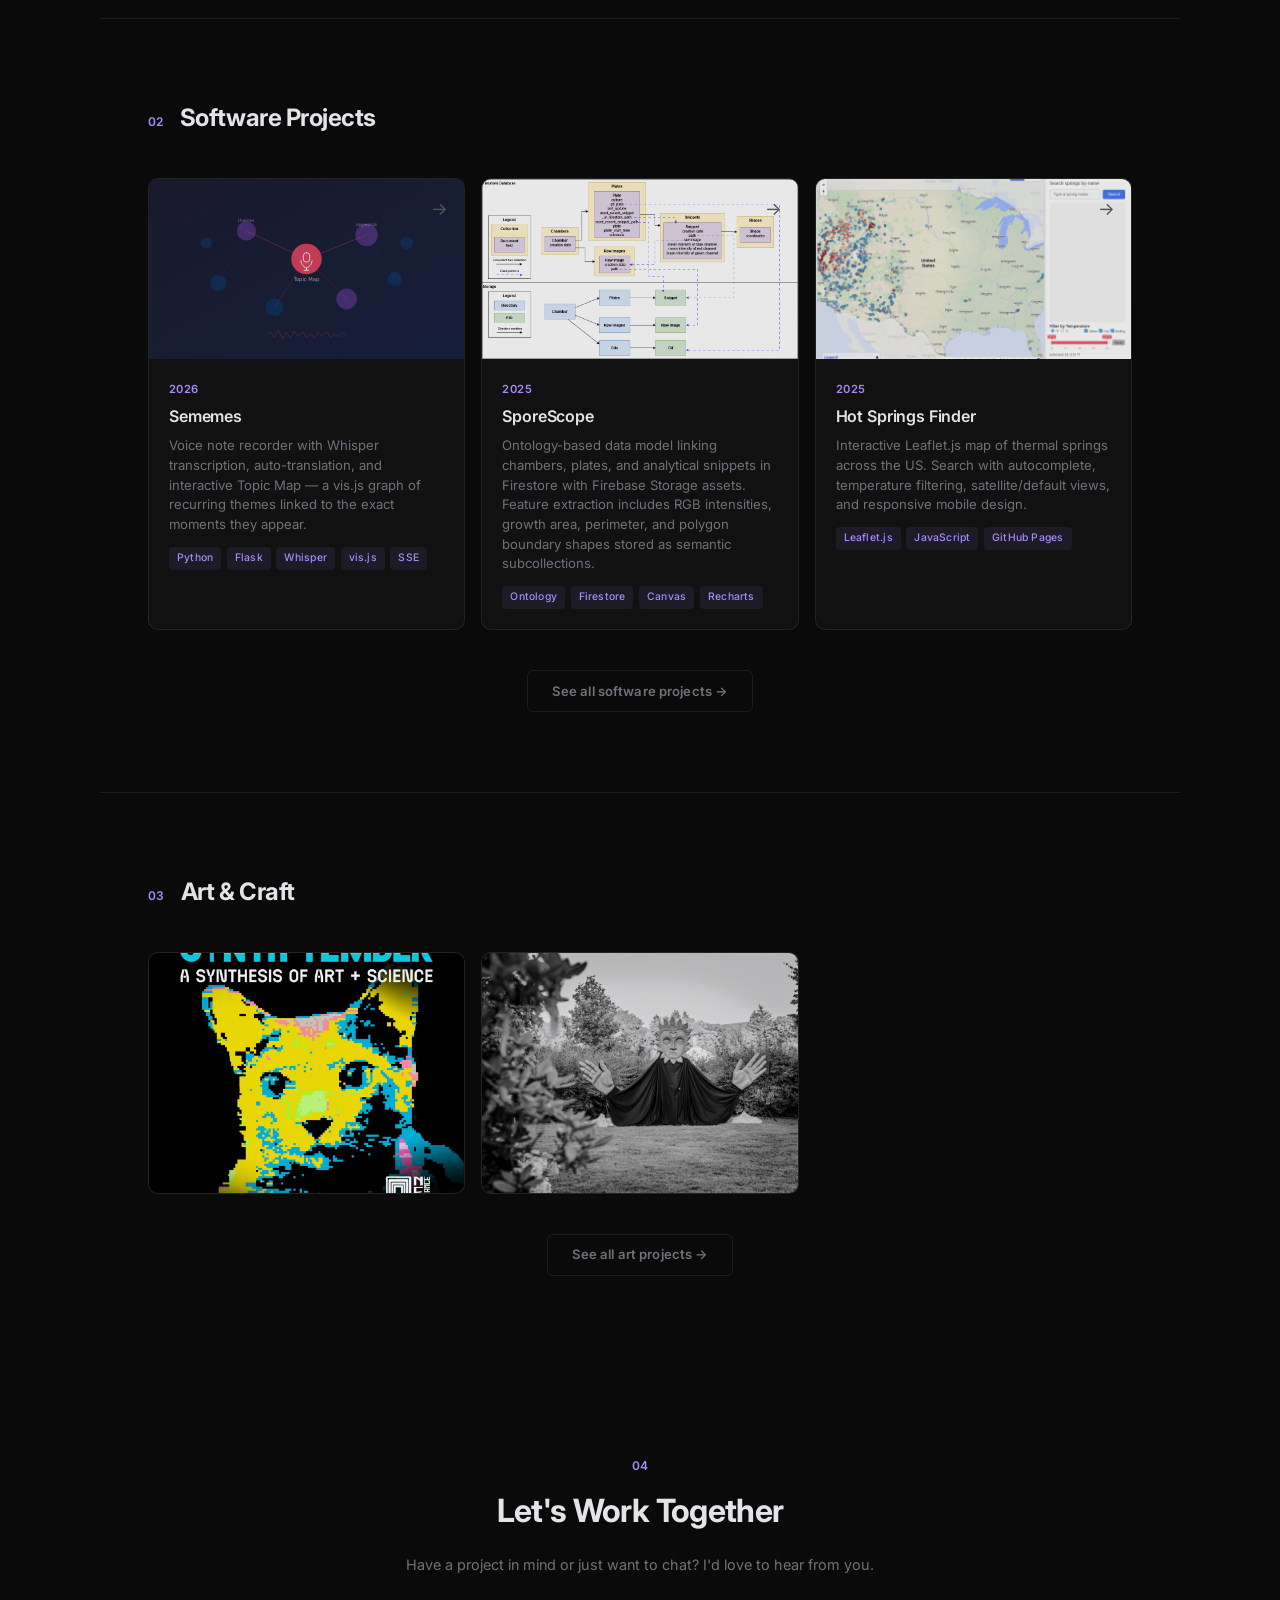
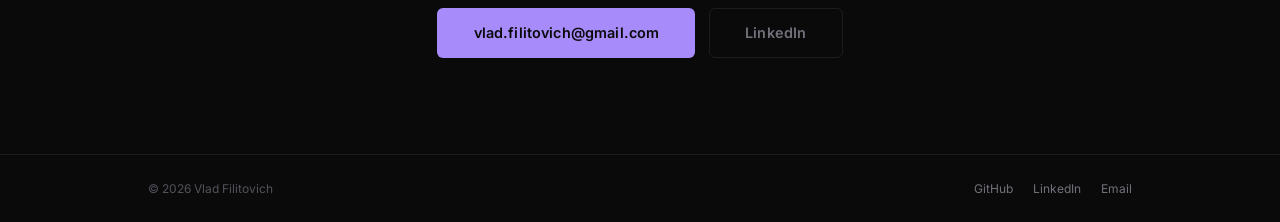
==== commit 224c0818: "Add Button Extender v2: engineered, SLA-printed boiler actuator Second version of the Zojirushi butt" ====
--- a/index.html
+++ b/index.html
@@ -46,16 +46,16 @@
 
     <div class="projects__grid reveal">
 
-        <a href="#" class="card" data-project="kettle-actuator">
-          <div class="card__img">
-            <img src="assets/rd/kettle-actuator/collage.jpg" alt="Design sketches and the finished spring-loaded button actuator" loading="lazy">
-          </div>
-          <div class="card__body">
-            <span class="card__year">2026 &middot; in use</span>
-            <h4 class="card__title">Accessible Button Actuator &mdash; Zojirushi Water Boiler</h4>
-            <p class="card__desc">The boiler dispenses only while a small unlock button is held and a second button pressed &mdash; a precise, sustained fingertip movement that is painful or impossible with limited finger mobility. This attachment turns both buttons into raised, spring-loaded caps that can be worked with a loose hand or a closed fist.</p>
-            <div class="card__tags">
-              <span>Accessibility</span><span>Assistive Design</span><span>Ergonomics</span><span>Prototyping</span><span>Spring Mechanism</span>
+        <a href="#" class="card" data-project="button-extender">
+          <div class="card__img">
+            <img src="assets/rd/button-extender/thumb.jpg" alt="SLA-printed button extender fitted over the dispense button of a Zojirushi water boiler" loading="lazy">
+          </div>
+          <div class="card__body">
+            <span class="card__year">2026 &middot; v2 &middot; printed</span>
+            <h4 class="card__title">Button Extender v2 &mdash; Engineered &amp; SLA-Printed</h4>
+            <p class="card__desc">Second version of the boiler button actuator, rebuilt as a proper mechanical design: four coaxial parts with a spring return and two hard stops tuned to land at the same instant. Hand sketches became parametric drawings, STEP models and a motion study, then a small series printed in Formlabs resin.</p>
+            <div class="card__tags">
+              <span>Accessibility</span><span>Mechanical Design</span><span>Parametric CAD</span><span>SLA Printing</span><span class="tag--sw">Python</span>
             </div>
           </div>
           <div class="card__arrow">&rarr;</div>
